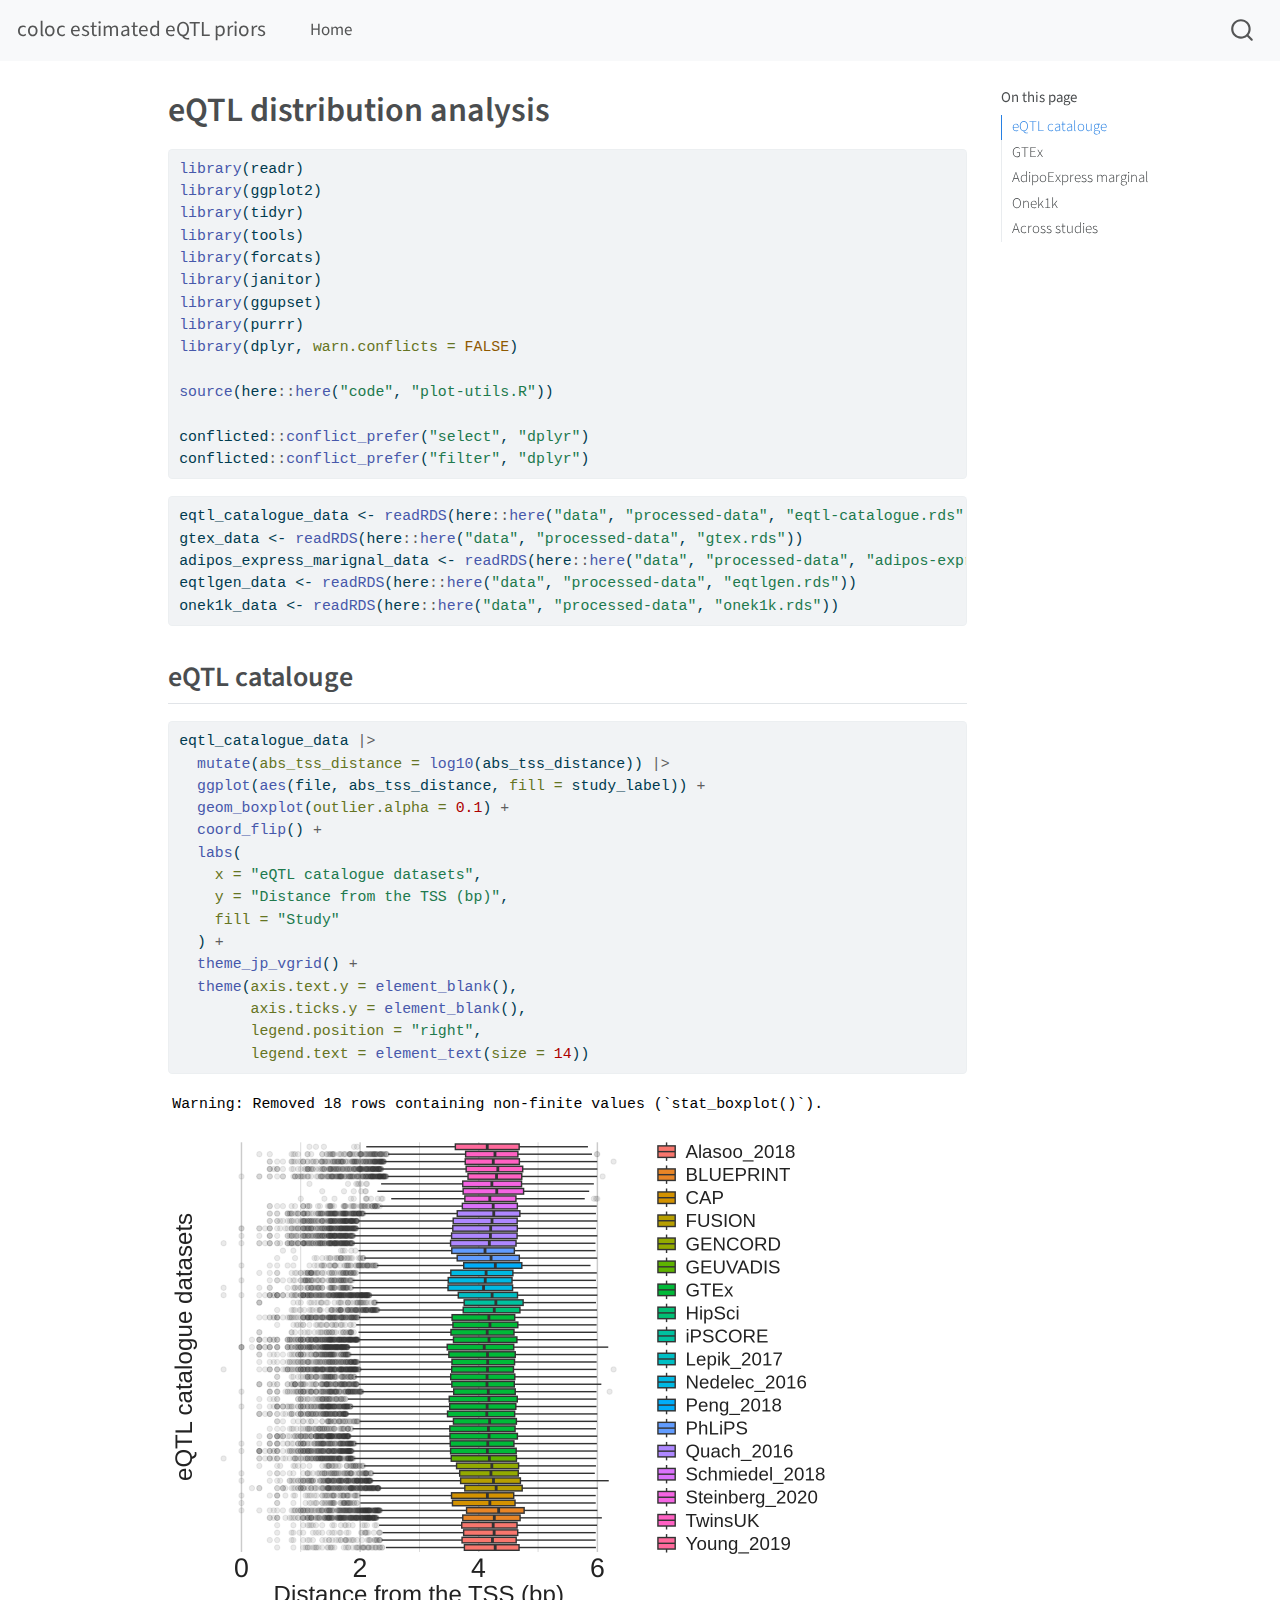
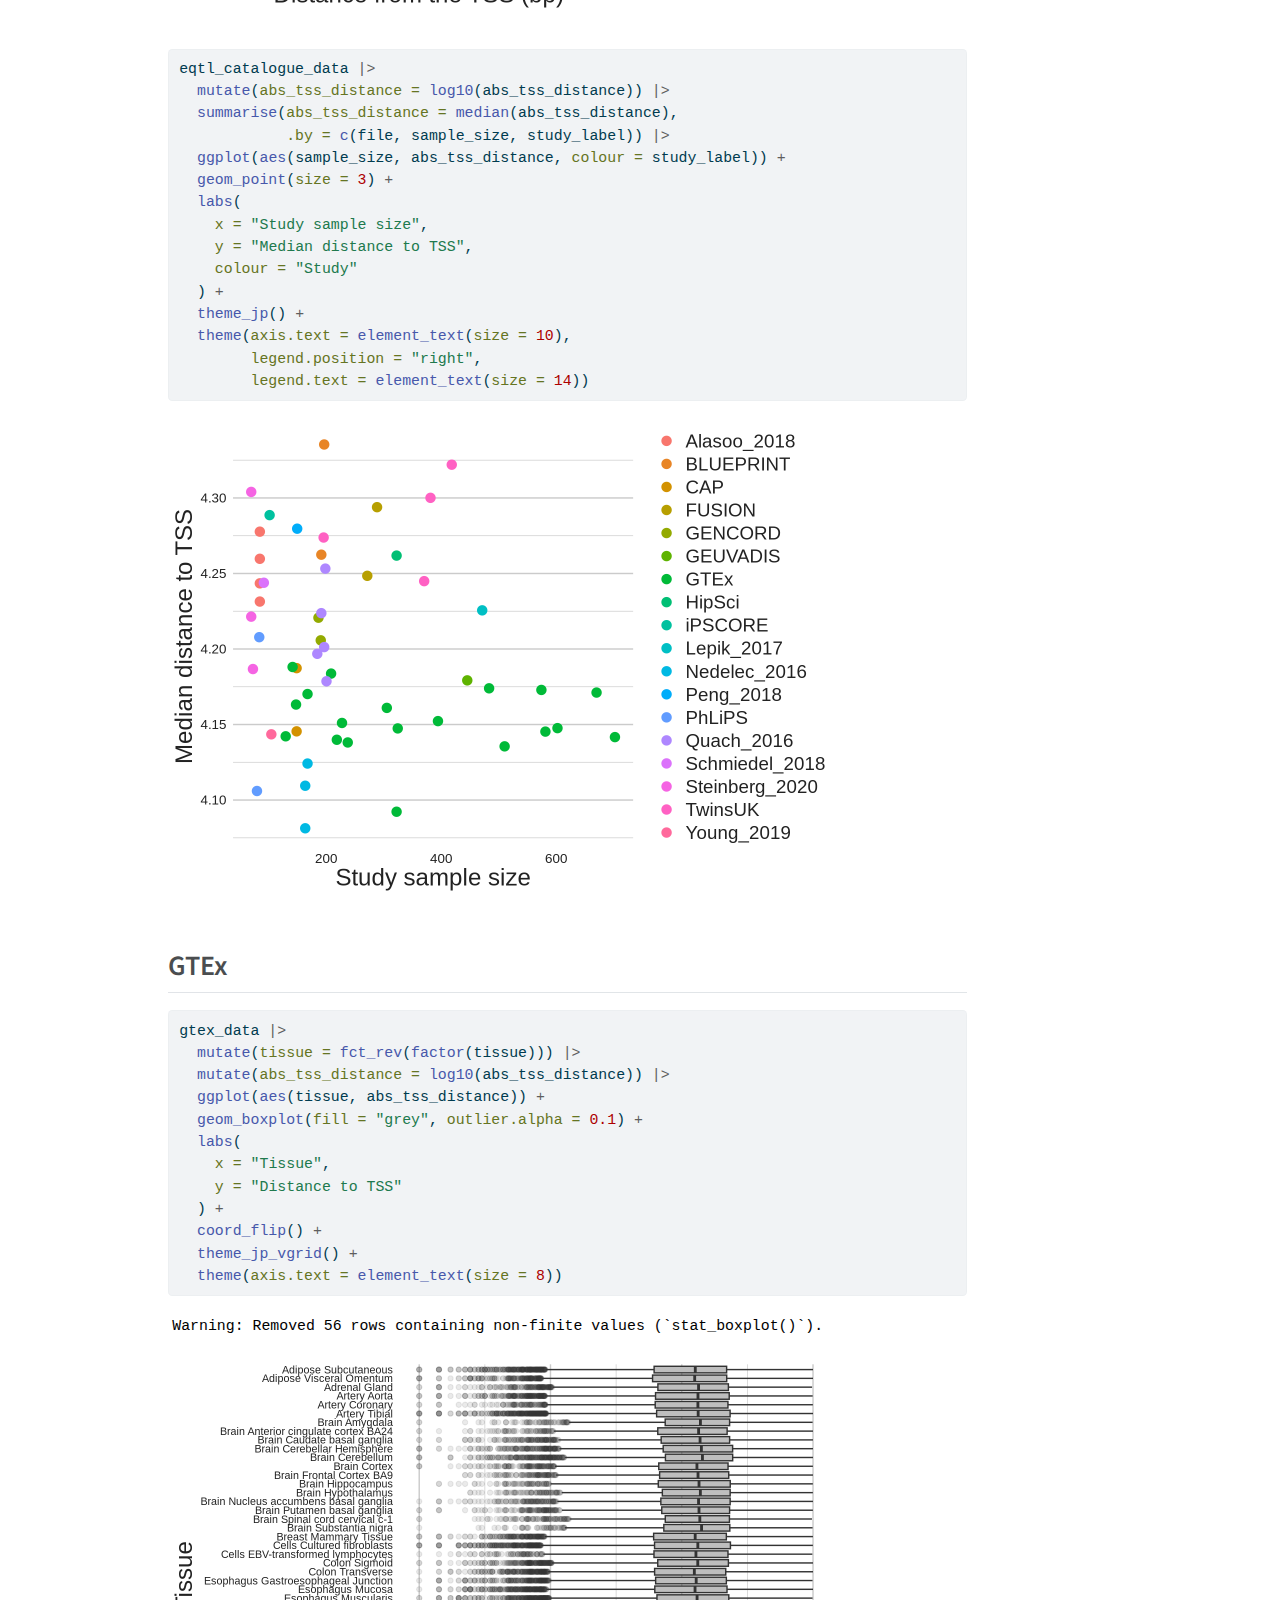
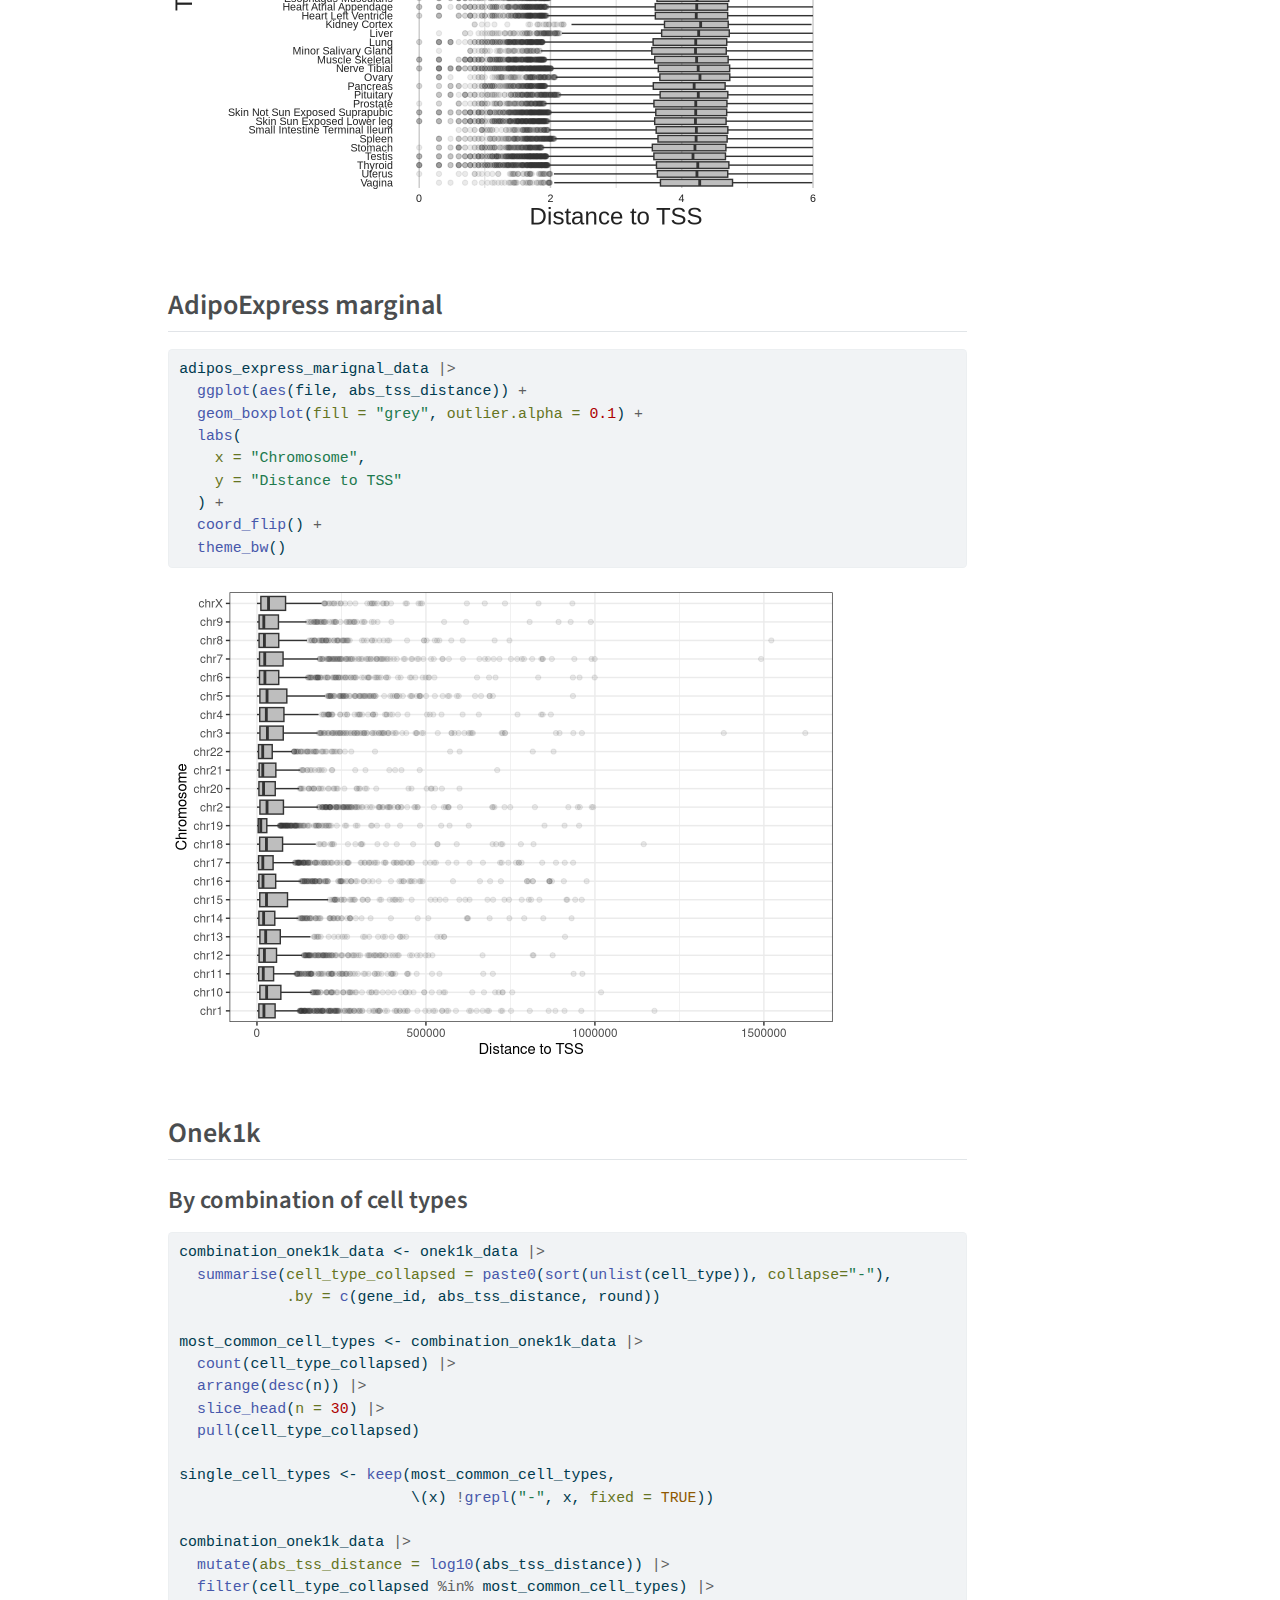
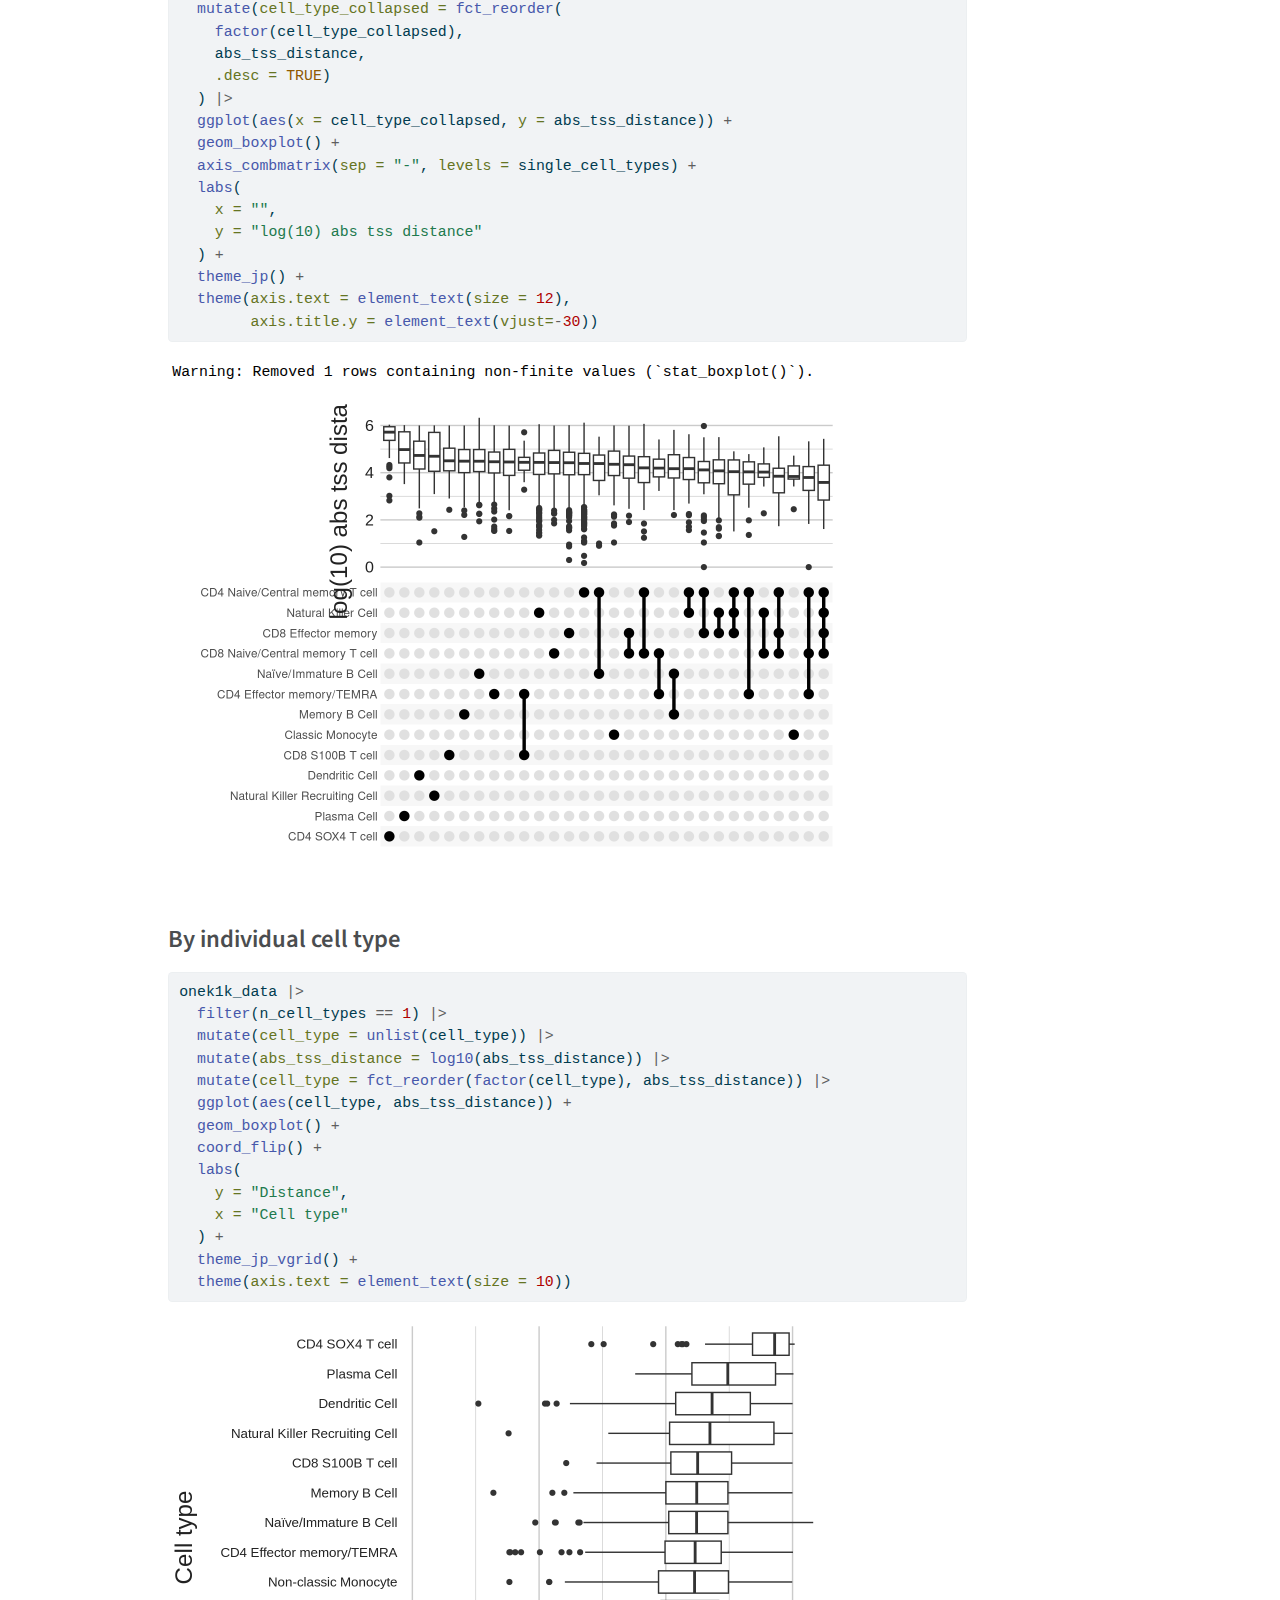
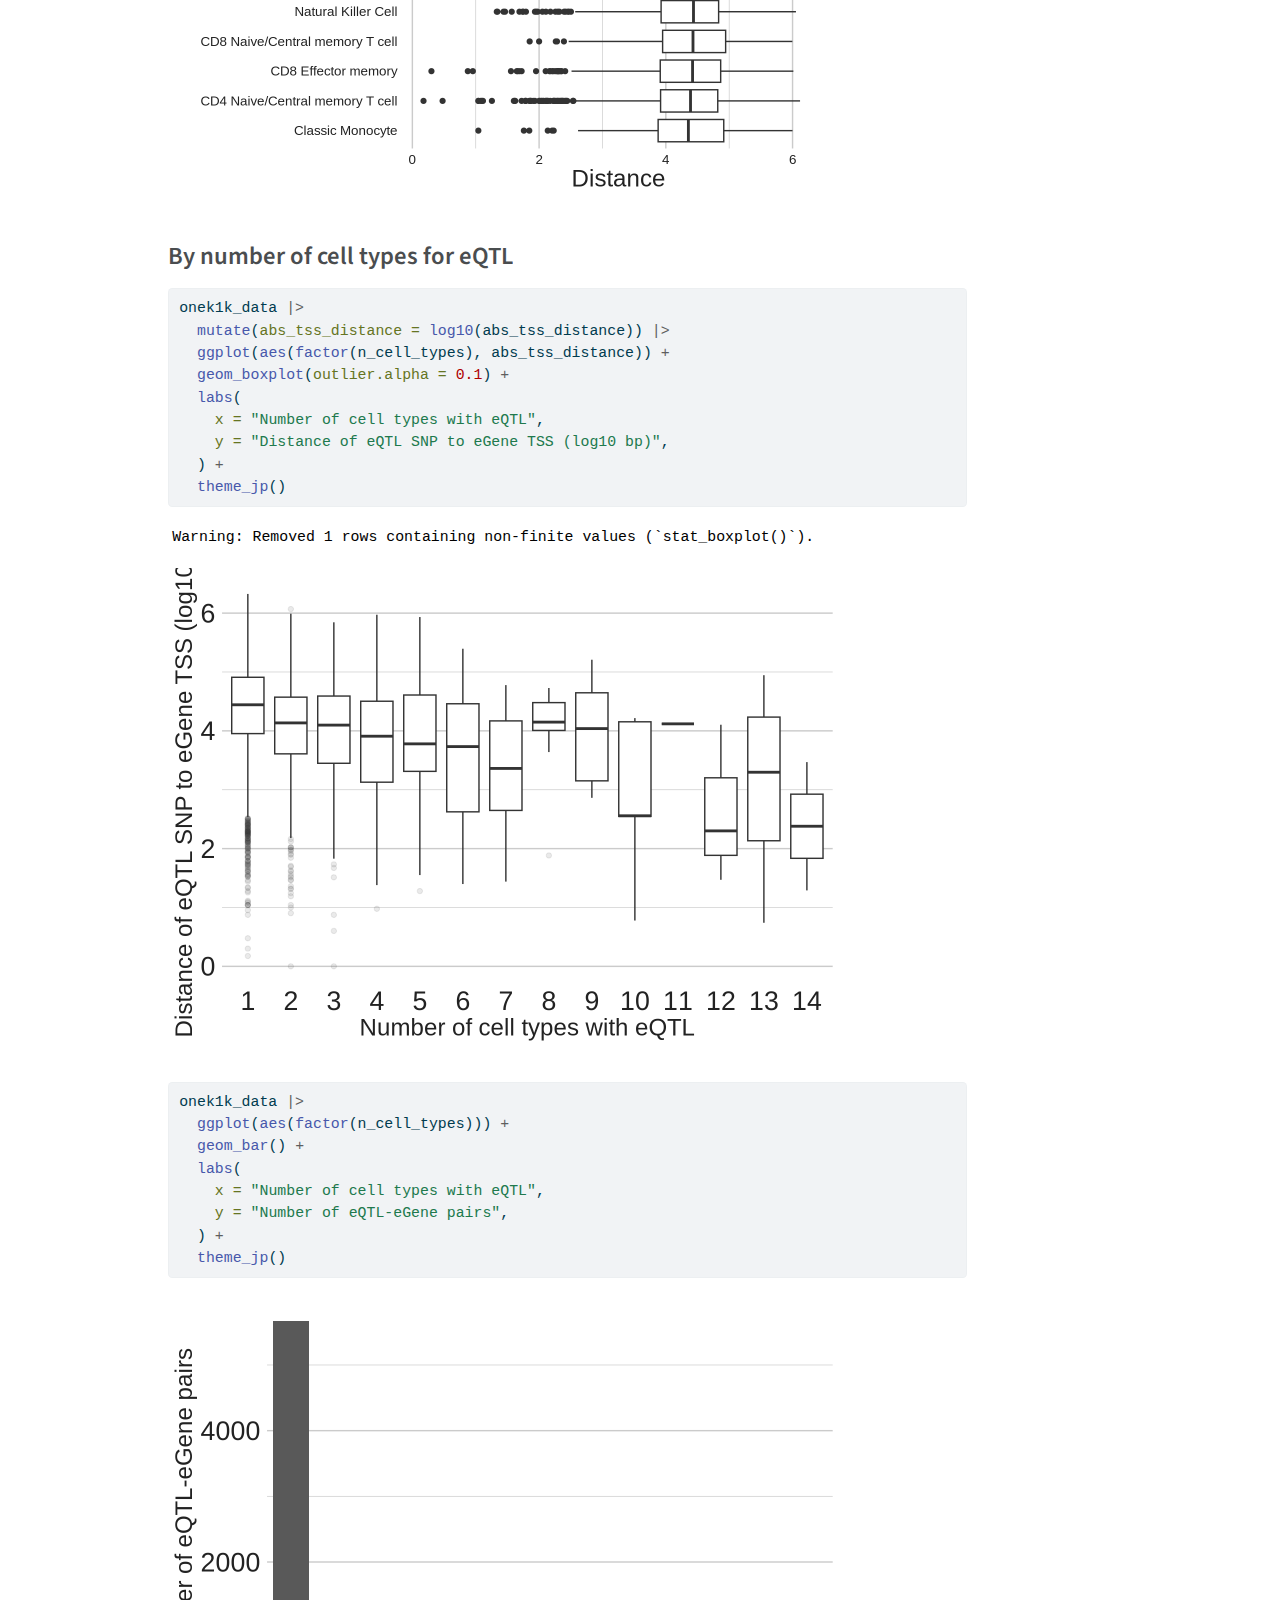
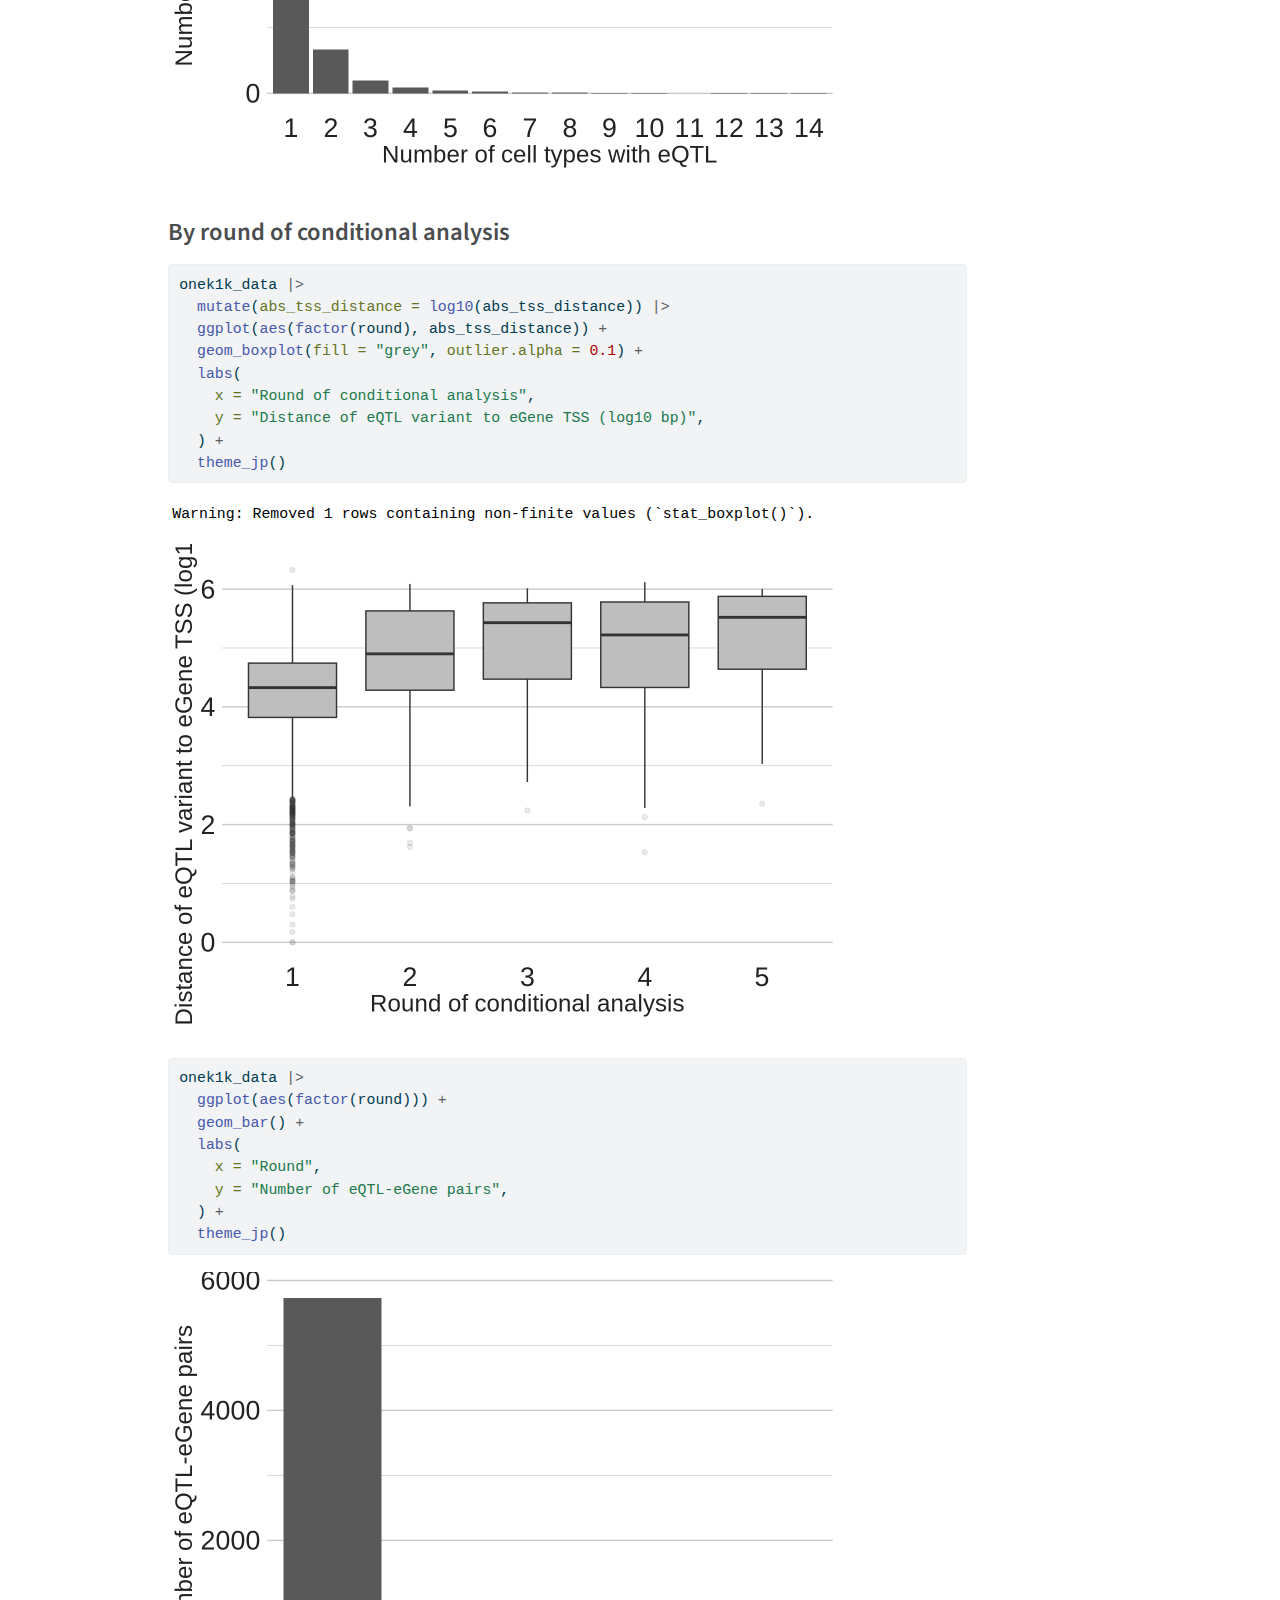
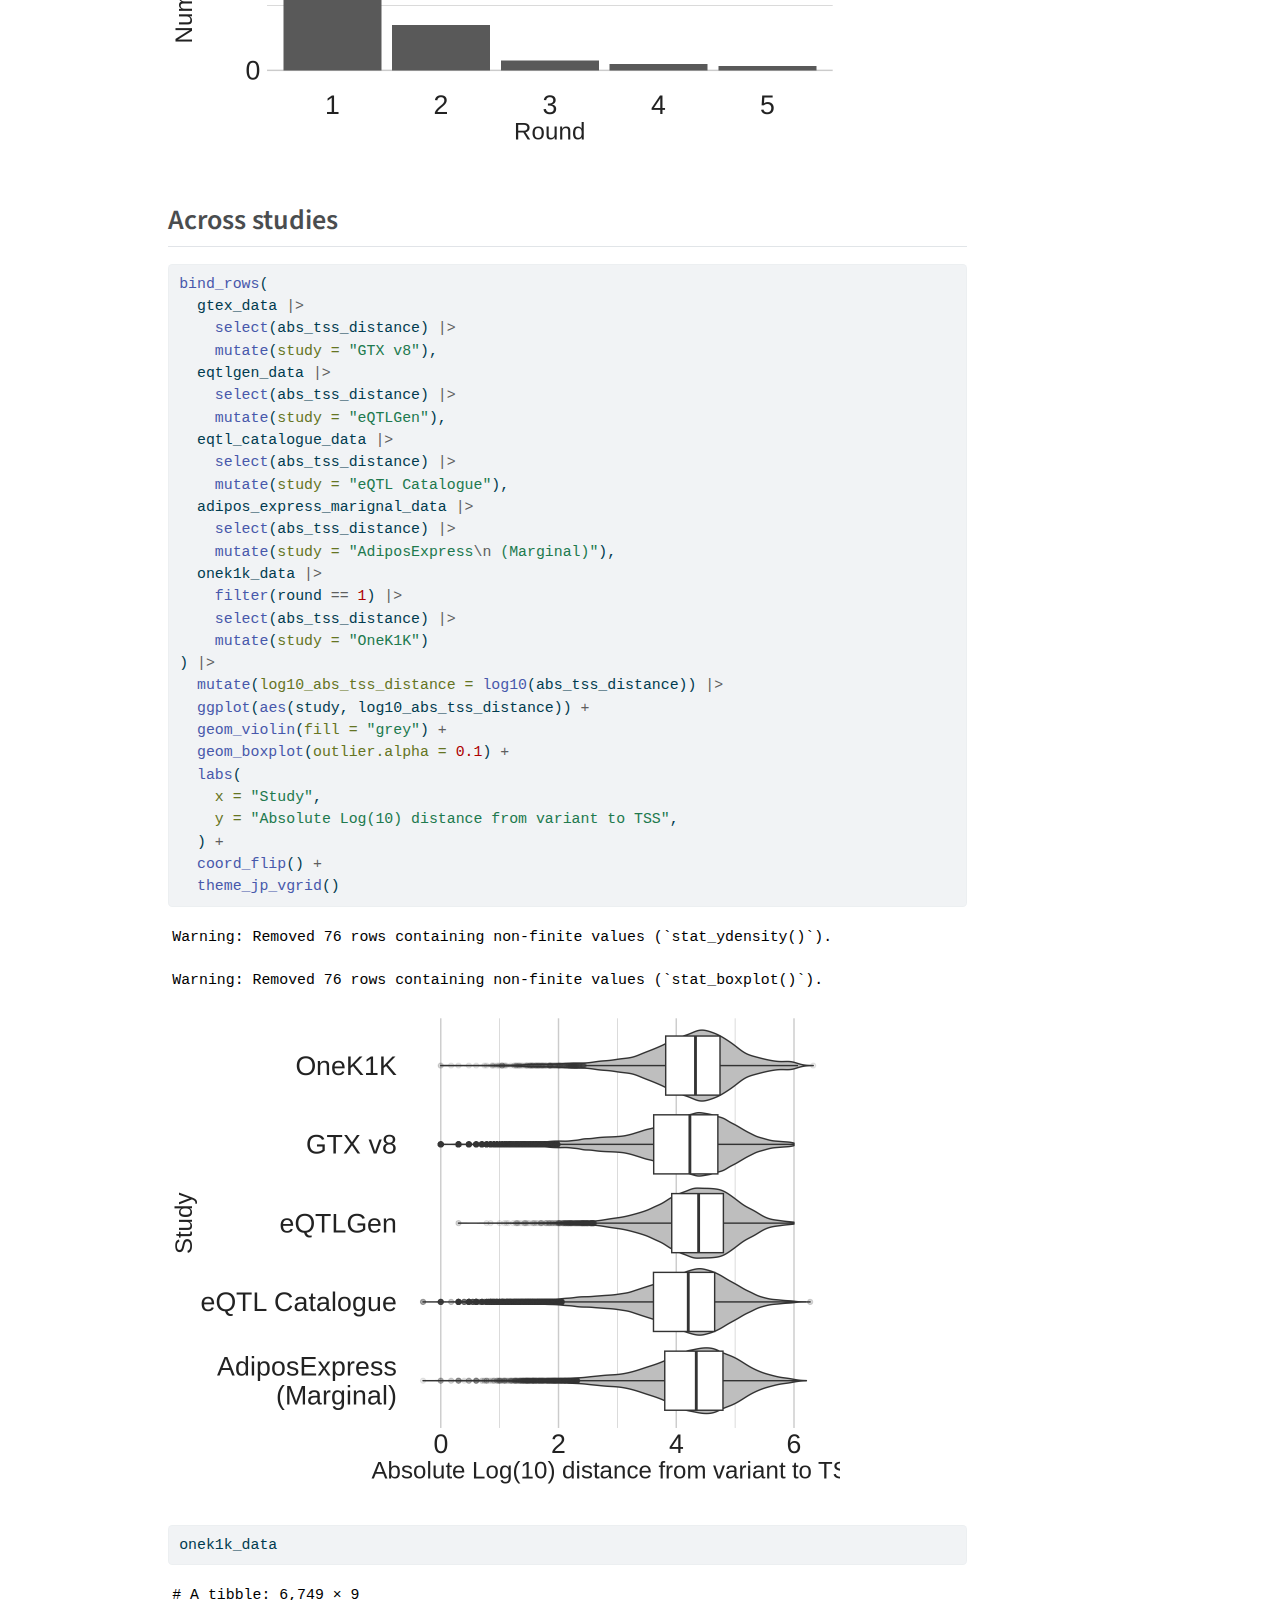
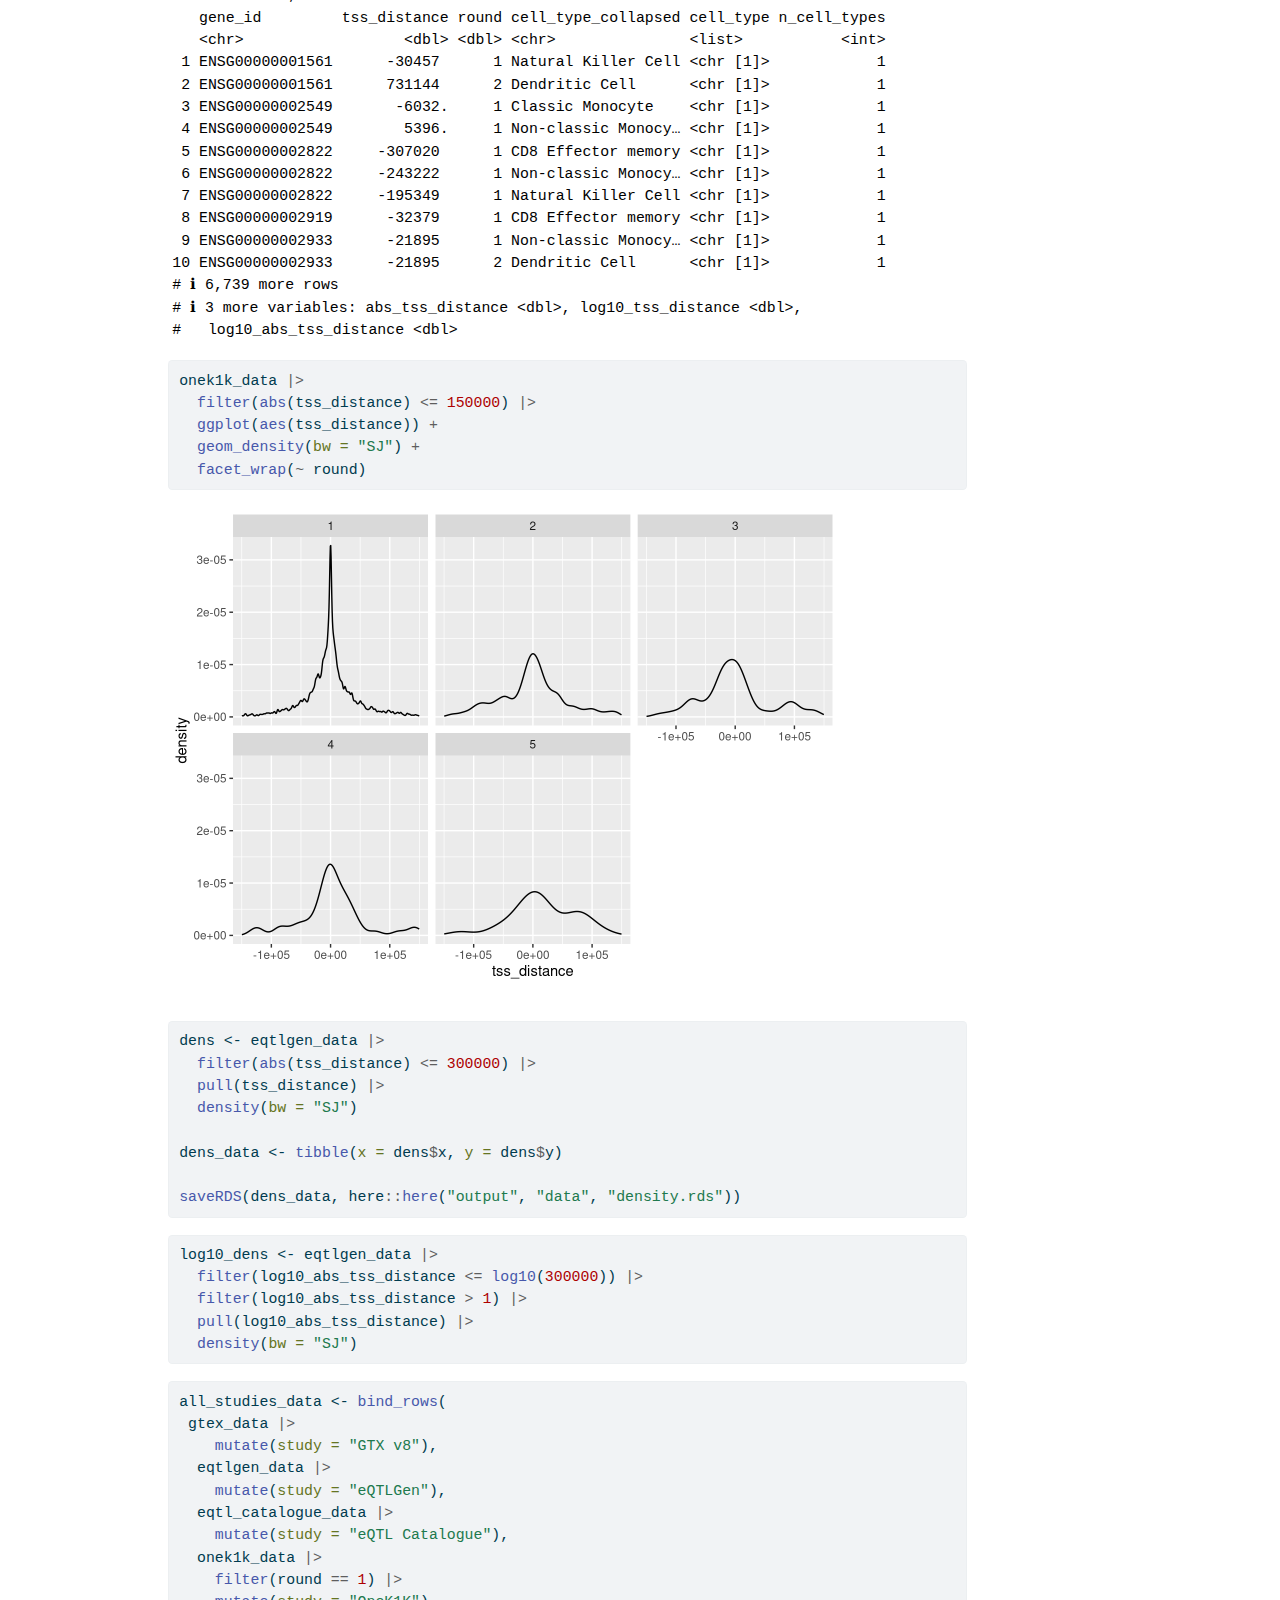
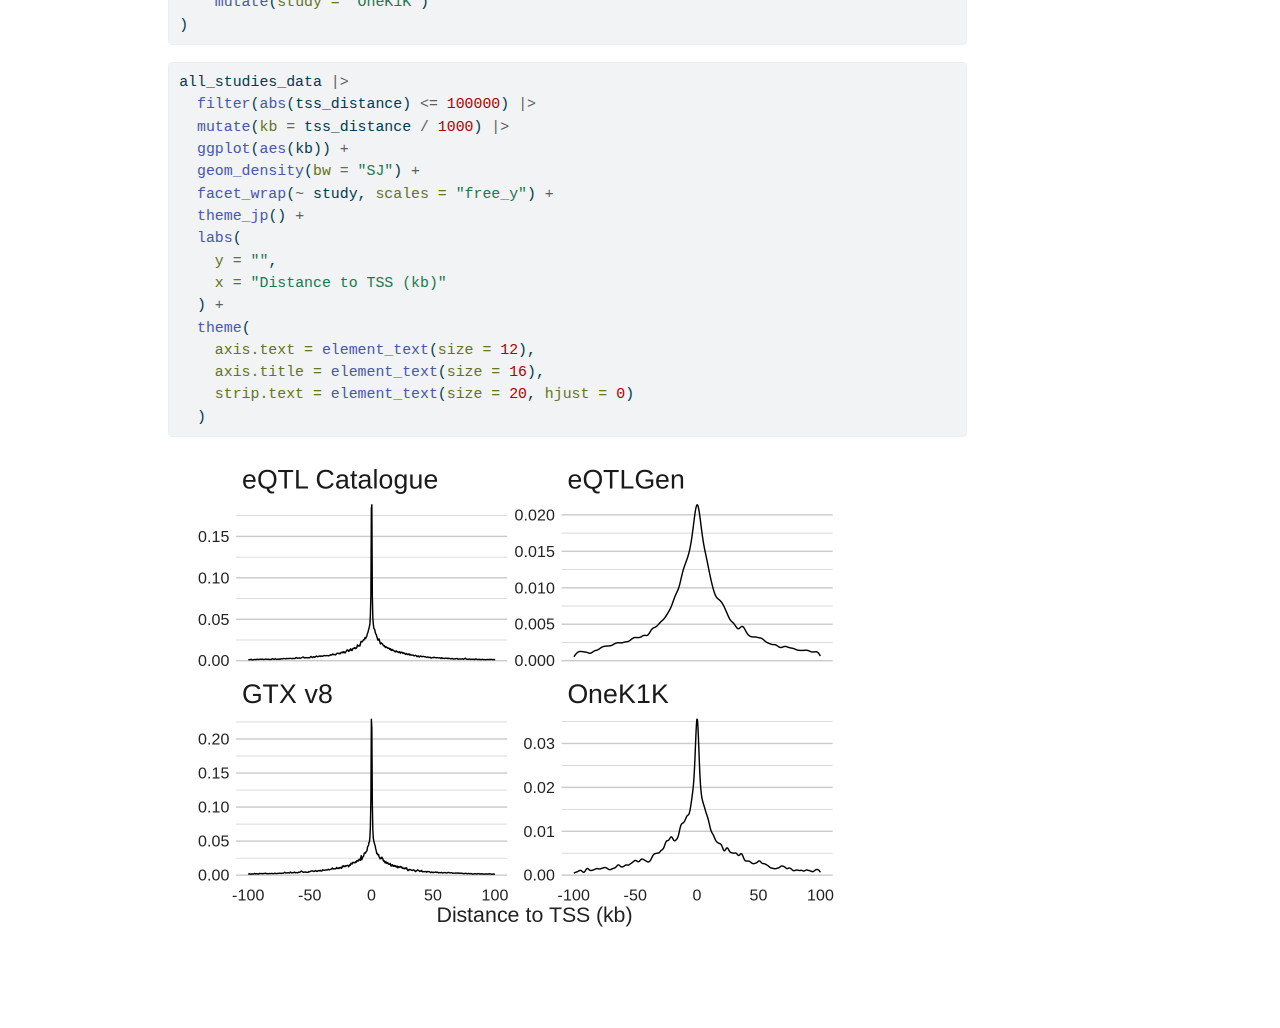
==== eqtl-tss-distance-analysis.html @ 77b92542 "Built site for gh-pages" ====
<!DOCTYPE html>
<html xmlns="http://www.w3.org/1999/xhtml" lang="en" xml:lang="en"><head>

<meta charset="utf-8">
<meta name="generator" content="quarto-1.3.353">

<meta name="viewport" content="width=device-width, initial-scale=1.0, user-scalable=yes">


<title>coloc estimated eQTL priors - eQTL distribution analysis</title>
<style>
code{white-space: pre-wrap;}
span.smallcaps{font-variant: small-caps;}
div.columns{display: flex; gap: min(4vw, 1.5em);}
div.column{flex: auto; overflow-x: auto;}
div.hanging-indent{margin-left: 1.5em; text-indent: -1.5em;}
ul.task-list{list-style: none;}
ul.task-list li input[type="checkbox"] {
  width: 0.8em;
  margin: 0 0.8em 0.2em -1em; /* quarto-specific, see https://github.com/quarto-dev/quarto-cli/issues/4556 */ 
  vertical-align: middle;
}
/* CSS for syntax highlighting */
pre > code.sourceCode { white-space: pre; position: relative; }
pre > code.sourceCode > span { display: inline-block; line-height: 1.25; }
pre > code.sourceCode > span:empty { height: 1.2em; }
.sourceCode { overflow: visible; }
code.sourceCode > span { color: inherit; text-decoration: inherit; }
div.sourceCode { margin: 1em 0; }
pre.sourceCode { margin: 0; }
@media screen {
div.sourceCode { overflow: auto; }
}
@media print {
pre > code.sourceCode { white-space: pre-wrap; }
pre > code.sourceCode > span { text-indent: -5em; padding-left: 5em; }
}
pre.numberSource code
  { counter-reset: source-line 0; }
pre.numberSource code > span
  { position: relative; left: -4em; counter-increment: source-line; }
pre.numberSource code > span > a:first-child::before
  { content: counter(source-line);
    position: relative; left: -1em; text-align: right; vertical-align: baseline;
    border: none; display: inline-block;
    -webkit-touch-callout: none; -webkit-user-select: none;
    -khtml-user-select: none; -moz-user-select: none;
    -ms-user-select: none; user-select: none;
    padding: 0 4px; width: 4em;
  }
pre.numberSource { margin-left: 3em;  padding-left: 4px; }
div.sourceCode
  {   }
@media screen {
pre > code.sourceCode > span > a:first-child::before { text-decoration: underline; }
}
</style>


<script src="site_libs/quarto-nav/quarto-nav.js"></script>
<script src="site_libs/quarto-nav/headroom.min.js"></script>
<script src="site_libs/clipboard/clipboard.min.js"></script>
<script src="site_libs/quarto-search/autocomplete.umd.js"></script>
<script src="site_libs/quarto-search/fuse.min.js"></script>
<script src="site_libs/quarto-search/quarto-search.js"></script>
<meta name="quarto:offset" content="./">
<script src="site_libs/quarto-html/quarto.js"></script>
<script src="site_libs/quarto-html/popper.min.js"></script>
<script src="site_libs/quarto-html/tippy.umd.min.js"></script>
<script src="site_libs/quarto-html/anchor.min.js"></script>
<link href="site_libs/quarto-html/tippy.css" rel="stylesheet">
<link href="site_libs/quarto-html/quarto-syntax-highlighting.css" rel="stylesheet" id="quarto-text-highlighting-styles">
<script src="site_libs/bootstrap/bootstrap.min.js"></script>
<link href="site_libs/bootstrap/bootstrap-icons.css" rel="stylesheet">
<link href="site_libs/bootstrap/bootstrap.min.css" rel="stylesheet" id="quarto-bootstrap" data-mode="light">
<script id="quarto-search-options" type="application/json">{
  "location": "navbar",
  "copy-button": false,
  "collapse-after": 3,
  "panel-placement": "end",
  "type": "overlay",
  "limit": 20,
  "language": {
    "search-no-results-text": "No results",
    "search-matching-documents-text": "matching documents",
    "search-copy-link-title": "Copy link to search",
    "search-hide-matches-text": "Hide additional matches",
    "search-more-match-text": "more match in this document",
    "search-more-matches-text": "more matches in this document",
    "search-clear-button-title": "Clear",
    "search-detached-cancel-button-title": "Cancel",
    "search-submit-button-title": "Submit"
  }
}</script>


</head>

<body class="nav-fixed">

<div id="quarto-search-results"></div>
  <header id="quarto-header" class="headroom fixed-top">
    <nav class="navbar navbar-expand-lg navbar-dark ">
      <div class="navbar-container container-fluid">
      <div class="navbar-brand-container">
    <a class="navbar-brand" href="./index.html">
    <span class="navbar-title">coloc estimated eQTL priors</span>
    </a>
  </div>
            <div id="quarto-search" class="" title="Search"></div>
          <button class="navbar-toggler" type="button" data-bs-toggle="collapse" data-bs-target="#navbarCollapse" aria-controls="navbarCollapse" aria-expanded="false" aria-label="Toggle navigation" onclick="if (window.quartoToggleHeadroom) { window.quartoToggleHeadroom(); }">
  <span class="navbar-toggler-icon"></span>
</button>
          <div class="collapse navbar-collapse" id="navbarCollapse">
            <ul class="navbar-nav navbar-nav-scroll me-auto">
  <li class="nav-item">
    <a class="nav-link" href="./index.html" rel="" target="">
 <span class="menu-text">Home</span></a>
  </li>  
</ul>
            <div class="quarto-navbar-tools ms-auto">
</div>
          </div> <!-- /navcollapse -->
      </div> <!-- /container-fluid -->
    </nav>
</header>
<!-- content -->
<div id="quarto-content" class="quarto-container page-columns page-rows-contents page-layout-article page-navbar">
<!-- sidebar -->
<!-- margin-sidebar -->
    <div id="quarto-margin-sidebar" class="sidebar margin-sidebar">
        <nav id="TOC" role="doc-toc" class="toc-active">
    <h2 id="toc-title">On this page</h2>
   
  <ul>
  <li><a href="#eqtl-catalouge" id="toc-eqtl-catalouge" class="nav-link active" data-scroll-target="#eqtl-catalouge">eQTL catalouge</a></li>
  <li><a href="#gtex" id="toc-gtex" class="nav-link" data-scroll-target="#gtex">GTEx</a></li>
  <li><a href="#adipoexpress-marginal" id="toc-adipoexpress-marginal" class="nav-link" data-scroll-target="#adipoexpress-marginal">AdipoExpress marginal</a></li>
  <li><a href="#onek1k" id="toc-onek1k" class="nav-link" data-scroll-target="#onek1k">Onek1k</a>
  <ul class="collapse">
  <li><a href="#by-combination-of-cell-types" id="toc-by-combination-of-cell-types" class="nav-link" data-scroll-target="#by-combination-of-cell-types">By combination of cell types</a></li>
  <li><a href="#by-individual-cell-type" id="toc-by-individual-cell-type" class="nav-link" data-scroll-target="#by-individual-cell-type">By individual cell type</a></li>
  <li><a href="#by-number-of-cell-types-for-eqtl" id="toc-by-number-of-cell-types-for-eqtl" class="nav-link" data-scroll-target="#by-number-of-cell-types-for-eqtl">By number of cell types for eQTL</a></li>
  <li><a href="#by-round-of-conditional-analysis" id="toc-by-round-of-conditional-analysis" class="nav-link" data-scroll-target="#by-round-of-conditional-analysis">By round of conditional analysis</a></li>
  </ul></li>
  <li><a href="#across-studies" id="toc-across-studies" class="nav-link" data-scroll-target="#across-studies">Across studies</a></li>
  </ul>
</nav>
    </div>
<!-- main -->
<main class="content" id="quarto-document-content">

<header id="title-block-header" class="quarto-title-block default">
<div class="quarto-title">
<h1 class="title">eQTL distribution analysis</h1>
</div>



<div class="quarto-title-meta">

    
  
    
  </div>
  

</header>

<div class="cell">
<div class="sourceCode cell-code" id="cb1"><pre class="sourceCode r code-with-copy"><code class="sourceCode r"><span id="cb1-1"><a href="#cb1-1" aria-hidden="true" tabindex="-1"></a><span class="fu">library</span>(readr)</span>
<span id="cb1-2"><a href="#cb1-2" aria-hidden="true" tabindex="-1"></a><span class="fu">library</span>(ggplot2)</span>
<span id="cb1-3"><a href="#cb1-3" aria-hidden="true" tabindex="-1"></a><span class="fu">library</span>(tidyr)</span>
<span id="cb1-4"><a href="#cb1-4" aria-hidden="true" tabindex="-1"></a><span class="fu">library</span>(tools)</span>
<span id="cb1-5"><a href="#cb1-5" aria-hidden="true" tabindex="-1"></a><span class="fu">library</span>(forcats)</span>
<span id="cb1-6"><a href="#cb1-6" aria-hidden="true" tabindex="-1"></a><span class="fu">library</span>(janitor)</span>
<span id="cb1-7"><a href="#cb1-7" aria-hidden="true" tabindex="-1"></a><span class="fu">library</span>(ggupset)</span>
<span id="cb1-8"><a href="#cb1-8" aria-hidden="true" tabindex="-1"></a><span class="fu">library</span>(purrr)</span>
<span id="cb1-9"><a href="#cb1-9" aria-hidden="true" tabindex="-1"></a><span class="fu">library</span>(dplyr, <span class="at">warn.conflicts =</span> <span class="cn">FALSE</span>)</span>
<span id="cb1-10"><a href="#cb1-10" aria-hidden="true" tabindex="-1"></a></span>
<span id="cb1-11"><a href="#cb1-11" aria-hidden="true" tabindex="-1"></a><span class="fu">source</span>(here<span class="sc">::</span><span class="fu">here</span>(<span class="st">"code"</span>, <span class="st">"plot-utils.R"</span>))</span>
<span id="cb1-12"><a href="#cb1-12" aria-hidden="true" tabindex="-1"></a></span>
<span id="cb1-13"><a href="#cb1-13" aria-hidden="true" tabindex="-1"></a>conflicted<span class="sc">::</span><span class="fu">conflict_prefer</span>(<span class="st">"select"</span>, <span class="st">"dplyr"</span>)</span>
<span id="cb1-14"><a href="#cb1-14" aria-hidden="true" tabindex="-1"></a>conflicted<span class="sc">::</span><span class="fu">conflict_prefer</span>(<span class="st">"filter"</span>, <span class="st">"dplyr"</span>)</span></code><button title="Copy to Clipboard" class="code-copy-button"><i class="bi"></i></button></pre></div>
</div>
<div class="cell">
<div class="sourceCode cell-code" id="cb2"><pre class="sourceCode r code-with-copy"><code class="sourceCode r"><span id="cb2-1"><a href="#cb2-1" aria-hidden="true" tabindex="-1"></a>eqtl_catalogue_data <span class="ot">&lt;-</span> <span class="fu">readRDS</span>(here<span class="sc">::</span><span class="fu">here</span>(<span class="st">"data"</span>, <span class="st">"processed-data"</span>, <span class="st">"eqtl-catalogue.rds"</span>))</span>
<span id="cb2-2"><a href="#cb2-2" aria-hidden="true" tabindex="-1"></a>gtex_data <span class="ot">&lt;-</span> <span class="fu">readRDS</span>(here<span class="sc">::</span><span class="fu">here</span>(<span class="st">"data"</span>, <span class="st">"processed-data"</span>, <span class="st">"gtex.rds"</span>))</span>
<span id="cb2-3"><a href="#cb2-3" aria-hidden="true" tabindex="-1"></a>adipos_express_marignal_data <span class="ot">&lt;-</span> <span class="fu">readRDS</span>(here<span class="sc">::</span><span class="fu">here</span>(<span class="st">"data"</span>, <span class="st">"processed-data"</span>, <span class="st">"adipos-express-marginal.rds"</span>))</span>
<span id="cb2-4"><a href="#cb2-4" aria-hidden="true" tabindex="-1"></a>eqtlgen_data <span class="ot">&lt;-</span> <span class="fu">readRDS</span>(here<span class="sc">::</span><span class="fu">here</span>(<span class="st">"data"</span>, <span class="st">"processed-data"</span>, <span class="st">"eqtlgen.rds"</span>))</span>
<span id="cb2-5"><a href="#cb2-5" aria-hidden="true" tabindex="-1"></a>onek1k_data <span class="ot">&lt;-</span> <span class="fu">readRDS</span>(here<span class="sc">::</span><span class="fu">here</span>(<span class="st">"data"</span>, <span class="st">"processed-data"</span>, <span class="st">"onek1k.rds"</span>))</span></code><button title="Copy to Clipboard" class="code-copy-button"><i class="bi"></i></button></pre></div>
</div>
<section id="eqtl-catalouge" class="level2">
<h2 class="anchored" data-anchor-id="eqtl-catalouge">eQTL catalouge</h2>
<div class="cell">
<div class="sourceCode cell-code" id="cb3"><pre class="sourceCode r code-with-copy"><code class="sourceCode r"><span id="cb3-1"><a href="#cb3-1" aria-hidden="true" tabindex="-1"></a>eqtl_catalogue_data <span class="sc">|&gt;</span></span>
<span id="cb3-2"><a href="#cb3-2" aria-hidden="true" tabindex="-1"></a>  <span class="fu">mutate</span>(<span class="at">abs_tss_distance =</span> <span class="fu">log10</span>(abs_tss_distance)) <span class="sc">|&gt;</span> </span>
<span id="cb3-3"><a href="#cb3-3" aria-hidden="true" tabindex="-1"></a>  <span class="fu">ggplot</span>(<span class="fu">aes</span>(file, abs_tss_distance, <span class="at">fill =</span> study_label)) <span class="sc">+</span></span>
<span id="cb3-4"><a href="#cb3-4" aria-hidden="true" tabindex="-1"></a>  <span class="fu">geom_boxplot</span>(<span class="at">outlier.alpha =</span> <span class="fl">0.1</span>) <span class="sc">+</span></span>
<span id="cb3-5"><a href="#cb3-5" aria-hidden="true" tabindex="-1"></a>  <span class="fu">coord_flip</span>() <span class="sc">+</span></span>
<span id="cb3-6"><a href="#cb3-6" aria-hidden="true" tabindex="-1"></a>  <span class="fu">labs</span>(</span>
<span id="cb3-7"><a href="#cb3-7" aria-hidden="true" tabindex="-1"></a>    <span class="at">x =</span> <span class="st">"eQTL catalogue datasets"</span>,</span>
<span id="cb3-8"><a href="#cb3-8" aria-hidden="true" tabindex="-1"></a>    <span class="at">y =</span> <span class="st">"Distance from the TSS (bp)"</span>,</span>
<span id="cb3-9"><a href="#cb3-9" aria-hidden="true" tabindex="-1"></a>    <span class="at">fill =</span> <span class="st">"Study"</span></span>
<span id="cb3-10"><a href="#cb3-10" aria-hidden="true" tabindex="-1"></a>  ) <span class="sc">+</span></span>
<span id="cb3-11"><a href="#cb3-11" aria-hidden="true" tabindex="-1"></a>  <span class="fu">theme_jp_vgrid</span>() <span class="sc">+</span> </span>
<span id="cb3-12"><a href="#cb3-12" aria-hidden="true" tabindex="-1"></a>  <span class="fu">theme</span>(<span class="at">axis.text.y =</span> <span class="fu">element_blank</span>(),</span>
<span id="cb3-13"><a href="#cb3-13" aria-hidden="true" tabindex="-1"></a>        <span class="at">axis.ticks.y =</span> <span class="fu">element_blank</span>(),</span>
<span id="cb3-14"><a href="#cb3-14" aria-hidden="true" tabindex="-1"></a>        <span class="at">legend.position =</span> <span class="st">"right"</span>, </span>
<span id="cb3-15"><a href="#cb3-15" aria-hidden="true" tabindex="-1"></a>        <span class="at">legend.text =</span> <span class="fu">element_text</span>(<span class="at">size =</span> <span class="dv">14</span>))</span></code><button title="Copy to Clipboard" class="code-copy-button"><i class="bi"></i></button></pre></div>
<div class="cell-output cell-output-stderr">
<pre><code>Warning: Removed 18 rows containing non-finite values (`stat_boxplot()`).</code></pre>
</div>
<div class="cell-output-display">
<p><img src="eqtl-tss-distance-analysis_files/figure-html/unnamed-chunk-1-1.png" class="img-fluid" width="672"></p>
</div>
</div>
<div class="cell">
<div class="sourceCode cell-code" id="cb5"><pre class="sourceCode r code-with-copy"><code class="sourceCode r"><span id="cb5-1"><a href="#cb5-1" aria-hidden="true" tabindex="-1"></a>eqtl_catalogue_data <span class="sc">|&gt;</span></span>
<span id="cb5-2"><a href="#cb5-2" aria-hidden="true" tabindex="-1"></a>  <span class="fu">mutate</span>(<span class="at">abs_tss_distance =</span> <span class="fu">log10</span>(abs_tss_distance)) <span class="sc">|&gt;</span> </span>
<span id="cb5-3"><a href="#cb5-3" aria-hidden="true" tabindex="-1"></a>  <span class="fu">summarise</span>(<span class="at">abs_tss_distance =</span> <span class="fu">median</span>(abs_tss_distance), </span>
<span id="cb5-4"><a href="#cb5-4" aria-hidden="true" tabindex="-1"></a>            <span class="at">.by =</span> <span class="fu">c</span>(file, sample_size, study_label)) <span class="sc">|&gt;</span></span>
<span id="cb5-5"><a href="#cb5-5" aria-hidden="true" tabindex="-1"></a>  <span class="fu">ggplot</span>(<span class="fu">aes</span>(sample_size, abs_tss_distance, <span class="at">colour =</span> study_label)) <span class="sc">+</span></span>
<span id="cb5-6"><a href="#cb5-6" aria-hidden="true" tabindex="-1"></a>  <span class="fu">geom_point</span>(<span class="at">size =</span> <span class="dv">3</span>) <span class="sc">+</span></span>
<span id="cb5-7"><a href="#cb5-7" aria-hidden="true" tabindex="-1"></a>  <span class="fu">labs</span>(</span>
<span id="cb5-8"><a href="#cb5-8" aria-hidden="true" tabindex="-1"></a>    <span class="at">x =</span> <span class="st">"Study sample size"</span>,</span>
<span id="cb5-9"><a href="#cb5-9" aria-hidden="true" tabindex="-1"></a>    <span class="at">y =</span> <span class="st">"Median distance to TSS"</span>, </span>
<span id="cb5-10"><a href="#cb5-10" aria-hidden="true" tabindex="-1"></a>    <span class="at">colour =</span> <span class="st">"Study"</span></span>
<span id="cb5-11"><a href="#cb5-11" aria-hidden="true" tabindex="-1"></a>  ) <span class="sc">+</span></span>
<span id="cb5-12"><a href="#cb5-12" aria-hidden="true" tabindex="-1"></a>  <span class="fu">theme_jp</span>() <span class="sc">+</span> </span>
<span id="cb5-13"><a href="#cb5-13" aria-hidden="true" tabindex="-1"></a>  <span class="fu">theme</span>(<span class="at">axis.text =</span> <span class="fu">element_text</span>(<span class="at">size =</span> <span class="dv">10</span>), </span>
<span id="cb5-14"><a href="#cb5-14" aria-hidden="true" tabindex="-1"></a>        <span class="at">legend.position =</span> <span class="st">"right"</span>, </span>
<span id="cb5-15"><a href="#cb5-15" aria-hidden="true" tabindex="-1"></a>        <span class="at">legend.text =</span> <span class="fu">element_text</span>(<span class="at">size =</span> <span class="dv">14</span>))</span></code><button title="Copy to Clipboard" class="code-copy-button"><i class="bi"></i></button></pre></div>
<div class="cell-output-display">
<p><img src="eqtl-tss-distance-analysis_files/figure-html/unnamed-chunk-2-1.png" class="img-fluid" width="672"></p>
</div>
</div>
</section>
<section id="gtex" class="level2">
<h2 class="anchored" data-anchor-id="gtex">GTEx</h2>
<div class="cell">
<div class="sourceCode cell-code" id="cb6"><pre class="sourceCode r code-with-copy"><code class="sourceCode r"><span id="cb6-1"><a href="#cb6-1" aria-hidden="true" tabindex="-1"></a>gtex_data <span class="sc">|&gt;</span></span>
<span id="cb6-2"><a href="#cb6-2" aria-hidden="true" tabindex="-1"></a>  <span class="fu">mutate</span>(<span class="at">tissue =</span> <span class="fu">fct_rev</span>(<span class="fu">factor</span>(tissue))) <span class="sc">|&gt;</span></span>
<span id="cb6-3"><a href="#cb6-3" aria-hidden="true" tabindex="-1"></a>  <span class="fu">mutate</span>(<span class="at">abs_tss_distance =</span> <span class="fu">log10</span>(abs_tss_distance)) <span class="sc">|&gt;</span>  </span>
<span id="cb6-4"><a href="#cb6-4" aria-hidden="true" tabindex="-1"></a>  <span class="fu">ggplot</span>(<span class="fu">aes</span>(tissue, abs_tss_distance)) <span class="sc">+</span></span>
<span id="cb6-5"><a href="#cb6-5" aria-hidden="true" tabindex="-1"></a>  <span class="fu">geom_boxplot</span>(<span class="at">fill =</span> <span class="st">"grey"</span>, <span class="at">outlier.alpha =</span> <span class="fl">0.1</span>) <span class="sc">+</span></span>
<span id="cb6-6"><a href="#cb6-6" aria-hidden="true" tabindex="-1"></a>  <span class="fu">labs</span>(</span>
<span id="cb6-7"><a href="#cb6-7" aria-hidden="true" tabindex="-1"></a>    <span class="at">x =</span> <span class="st">"Tissue"</span>,</span>
<span id="cb6-8"><a href="#cb6-8" aria-hidden="true" tabindex="-1"></a>    <span class="at">y =</span> <span class="st">"Distance to TSS"</span></span>
<span id="cb6-9"><a href="#cb6-9" aria-hidden="true" tabindex="-1"></a>  ) <span class="sc">+</span></span>
<span id="cb6-10"><a href="#cb6-10" aria-hidden="true" tabindex="-1"></a>  <span class="fu">coord_flip</span>() <span class="sc">+</span></span>
<span id="cb6-11"><a href="#cb6-11" aria-hidden="true" tabindex="-1"></a>  <span class="fu">theme_jp_vgrid</span>() <span class="sc">+</span> </span>
<span id="cb6-12"><a href="#cb6-12" aria-hidden="true" tabindex="-1"></a>  <span class="fu">theme</span>(<span class="at">axis.text =</span> <span class="fu">element_text</span>(<span class="at">size =</span> <span class="dv">8</span>))</span></code><button title="Copy to Clipboard" class="code-copy-button"><i class="bi"></i></button></pre></div>
<div class="cell-output cell-output-stderr">
<pre><code>Warning: Removed 56 rows containing non-finite values (`stat_boxplot()`).</code></pre>
</div>
<div class="cell-output-display">
<p><img src="eqtl-tss-distance-analysis_files/figure-html/unnamed-chunk-3-1.png" class="img-fluid" width="672"></p>
</div>
</div>
</section>
<section id="adipoexpress-marginal" class="level2">
<h2 class="anchored" data-anchor-id="adipoexpress-marginal">AdipoExpress marginal</h2>
<div class="cell">
<div class="sourceCode cell-code" id="cb8"><pre class="sourceCode r code-with-copy"><code class="sourceCode r"><span id="cb8-1"><a href="#cb8-1" aria-hidden="true" tabindex="-1"></a>adipos_express_marignal_data <span class="sc">|&gt;</span> </span>
<span id="cb8-2"><a href="#cb8-2" aria-hidden="true" tabindex="-1"></a>  <span class="fu">ggplot</span>(<span class="fu">aes</span>(file, abs_tss_distance)) <span class="sc">+</span></span>
<span id="cb8-3"><a href="#cb8-3" aria-hidden="true" tabindex="-1"></a>  <span class="fu">geom_boxplot</span>(<span class="at">fill =</span> <span class="st">"grey"</span>, <span class="at">outlier.alpha =</span> <span class="fl">0.1</span>) <span class="sc">+</span></span>
<span id="cb8-4"><a href="#cb8-4" aria-hidden="true" tabindex="-1"></a>  <span class="fu">labs</span>(</span>
<span id="cb8-5"><a href="#cb8-5" aria-hidden="true" tabindex="-1"></a>    <span class="at">x =</span> <span class="st">"Chromosome"</span>,</span>
<span id="cb8-6"><a href="#cb8-6" aria-hidden="true" tabindex="-1"></a>    <span class="at">y =</span> <span class="st">"Distance to TSS"</span></span>
<span id="cb8-7"><a href="#cb8-7" aria-hidden="true" tabindex="-1"></a>  ) <span class="sc">+</span></span>
<span id="cb8-8"><a href="#cb8-8" aria-hidden="true" tabindex="-1"></a>  <span class="fu">coord_flip</span>() <span class="sc">+</span></span>
<span id="cb8-9"><a href="#cb8-9" aria-hidden="true" tabindex="-1"></a>  <span class="fu">theme_bw</span>()</span></code><button title="Copy to Clipboard" class="code-copy-button"><i class="bi"></i></button></pre></div>
<div class="cell-output-display">
<p><img src="eqtl-tss-distance-analysis_files/figure-html/unnamed-chunk-4-1.png" class="img-fluid" width="672"></p>
</div>
</div>
</section>
<section id="onek1k" class="level2">
<h2 class="anchored" data-anchor-id="onek1k">Onek1k</h2>
<section id="by-combination-of-cell-types" class="level3">
<h3 class="anchored" data-anchor-id="by-combination-of-cell-types">By combination of cell types</h3>
<div class="cell">
<div class="sourceCode cell-code" id="cb9"><pre class="sourceCode r code-with-copy"><code class="sourceCode r"><span id="cb9-1"><a href="#cb9-1" aria-hidden="true" tabindex="-1"></a>combination_onek1k_data <span class="ot">&lt;-</span> onek1k_data <span class="sc">|&gt;</span> </span>
<span id="cb9-2"><a href="#cb9-2" aria-hidden="true" tabindex="-1"></a>  <span class="fu">summarise</span>(<span class="at">cell_type_collapsed =</span> <span class="fu">paste0</span>(<span class="fu">sort</span>(<span class="fu">unlist</span>(cell_type)), <span class="at">collapse=</span><span class="st">"-"</span>),</span>
<span id="cb9-3"><a href="#cb9-3" aria-hidden="true" tabindex="-1"></a>            <span class="at">.by =</span> <span class="fu">c</span>(gene_id, abs_tss_distance, round))</span>
<span id="cb9-4"><a href="#cb9-4" aria-hidden="true" tabindex="-1"></a></span>
<span id="cb9-5"><a href="#cb9-5" aria-hidden="true" tabindex="-1"></a>most_common_cell_types <span class="ot">&lt;-</span> combination_onek1k_data <span class="sc">|&gt;</span> </span>
<span id="cb9-6"><a href="#cb9-6" aria-hidden="true" tabindex="-1"></a>  <span class="fu">count</span>(cell_type_collapsed) <span class="sc">|&gt;</span> </span>
<span id="cb9-7"><a href="#cb9-7" aria-hidden="true" tabindex="-1"></a>  <span class="fu">arrange</span>(<span class="fu">desc</span>(n)) <span class="sc">|&gt;</span> </span>
<span id="cb9-8"><a href="#cb9-8" aria-hidden="true" tabindex="-1"></a>  <span class="fu">slice_head</span>(<span class="at">n =</span> <span class="dv">30</span>) <span class="sc">|&gt;</span> </span>
<span id="cb9-9"><a href="#cb9-9" aria-hidden="true" tabindex="-1"></a>  <span class="fu">pull</span>(cell_type_collapsed)</span>
<span id="cb9-10"><a href="#cb9-10" aria-hidden="true" tabindex="-1"></a></span>
<span id="cb9-11"><a href="#cb9-11" aria-hidden="true" tabindex="-1"></a>single_cell_types <span class="ot">&lt;-</span> <span class="fu">keep</span>(most_common_cell_types, </span>
<span id="cb9-12"><a href="#cb9-12" aria-hidden="true" tabindex="-1"></a>                          \(x) <span class="sc">!</span><span class="fu">grepl</span>(<span class="st">"-"</span>, x, <span class="at">fixed =</span> <span class="cn">TRUE</span>))</span>
<span id="cb9-13"><a href="#cb9-13" aria-hidden="true" tabindex="-1"></a></span>
<span id="cb9-14"><a href="#cb9-14" aria-hidden="true" tabindex="-1"></a>combination_onek1k_data <span class="sc">|&gt;</span> </span>
<span id="cb9-15"><a href="#cb9-15" aria-hidden="true" tabindex="-1"></a>  <span class="fu">mutate</span>(<span class="at">abs_tss_distance =</span> <span class="fu">log10</span>(abs_tss_distance)) <span class="sc">|&gt;</span> </span>
<span id="cb9-16"><a href="#cb9-16" aria-hidden="true" tabindex="-1"></a>  <span class="fu">filter</span>(cell_type_collapsed <span class="sc">%in%</span> most_common_cell_types) <span class="sc">|&gt;</span> </span>
<span id="cb9-17"><a href="#cb9-17" aria-hidden="true" tabindex="-1"></a>  <span class="fu">mutate</span>(<span class="at">cell_type_collapsed =</span> <span class="fu">fct_reorder</span>(</span>
<span id="cb9-18"><a href="#cb9-18" aria-hidden="true" tabindex="-1"></a>    <span class="fu">factor</span>(cell_type_collapsed), </span>
<span id="cb9-19"><a href="#cb9-19" aria-hidden="true" tabindex="-1"></a>    abs_tss_distance, </span>
<span id="cb9-20"><a href="#cb9-20" aria-hidden="true" tabindex="-1"></a>    <span class="at">.desc =</span> <span class="cn">TRUE</span>)</span>
<span id="cb9-21"><a href="#cb9-21" aria-hidden="true" tabindex="-1"></a>  ) <span class="sc">|&gt;</span> </span>
<span id="cb9-22"><a href="#cb9-22" aria-hidden="true" tabindex="-1"></a>  <span class="fu">ggplot</span>(<span class="fu">aes</span>(<span class="at">x =</span> cell_type_collapsed, <span class="at">y =</span> abs_tss_distance)) <span class="sc">+</span></span>
<span id="cb9-23"><a href="#cb9-23" aria-hidden="true" tabindex="-1"></a>  <span class="fu">geom_boxplot</span>() <span class="sc">+</span> </span>
<span id="cb9-24"><a href="#cb9-24" aria-hidden="true" tabindex="-1"></a>  <span class="fu">axis_combmatrix</span>(<span class="at">sep =</span> <span class="st">"-"</span>, <span class="at">levels =</span> single_cell_types) <span class="sc">+</span> </span>
<span id="cb9-25"><a href="#cb9-25" aria-hidden="true" tabindex="-1"></a>  <span class="fu">labs</span>(</span>
<span id="cb9-26"><a href="#cb9-26" aria-hidden="true" tabindex="-1"></a>    <span class="at">x =</span> <span class="st">""</span>, </span>
<span id="cb9-27"><a href="#cb9-27" aria-hidden="true" tabindex="-1"></a>    <span class="at">y =</span> <span class="st">"log(10) abs tss distance"</span></span>
<span id="cb9-28"><a href="#cb9-28" aria-hidden="true" tabindex="-1"></a>  ) <span class="sc">+</span> </span>
<span id="cb9-29"><a href="#cb9-29" aria-hidden="true" tabindex="-1"></a>  <span class="fu">theme_jp</span>() <span class="sc">+</span> </span>
<span id="cb9-30"><a href="#cb9-30" aria-hidden="true" tabindex="-1"></a>  <span class="fu">theme</span>(<span class="at">axis.text =</span> <span class="fu">element_text</span>(<span class="at">size =</span> <span class="dv">12</span>), </span>
<span id="cb9-31"><a href="#cb9-31" aria-hidden="true" tabindex="-1"></a>        <span class="at">axis.title.y =</span> <span class="fu">element_text</span>(<span class="at">vjust=</span><span class="sc">-</span><span class="dv">30</span>))</span></code><button title="Copy to Clipboard" class="code-copy-button"><i class="bi"></i></button></pre></div>
<div class="cell-output cell-output-stderr">
<pre><code>Warning: Removed 1 rows containing non-finite values (`stat_boxplot()`).</code></pre>
</div>
<div class="cell-output-display">
<p><img src="eqtl-tss-distance-analysis_files/figure-html/unnamed-chunk-5-1.png" class="img-fluid" width="672"></p>
</div>
</div>
</section>
<section id="by-individual-cell-type" class="level3">
<h3 class="anchored" data-anchor-id="by-individual-cell-type">By individual cell type</h3>
<div class="cell">
<div class="sourceCode cell-code" id="cb11"><pre class="sourceCode r code-with-copy"><code class="sourceCode r"><span id="cb11-1"><a href="#cb11-1" aria-hidden="true" tabindex="-1"></a>onek1k_data <span class="sc">|&gt;</span> </span>
<span id="cb11-2"><a href="#cb11-2" aria-hidden="true" tabindex="-1"></a>  <span class="fu">filter</span>(n_cell_types <span class="sc">==</span> <span class="dv">1</span>) <span class="sc">|&gt;</span> </span>
<span id="cb11-3"><a href="#cb11-3" aria-hidden="true" tabindex="-1"></a>  <span class="fu">mutate</span>(<span class="at">cell_type =</span> <span class="fu">unlist</span>(cell_type)) <span class="sc">|&gt;</span> </span>
<span id="cb11-4"><a href="#cb11-4" aria-hidden="true" tabindex="-1"></a>  <span class="fu">mutate</span>(<span class="at">abs_tss_distance =</span> <span class="fu">log10</span>(abs_tss_distance)) <span class="sc">|&gt;</span></span>
<span id="cb11-5"><a href="#cb11-5" aria-hidden="true" tabindex="-1"></a>  <span class="fu">mutate</span>(<span class="at">cell_type =</span> <span class="fu">fct_reorder</span>(<span class="fu">factor</span>(cell_type), abs_tss_distance)) <span class="sc">|&gt;</span> </span>
<span id="cb11-6"><a href="#cb11-6" aria-hidden="true" tabindex="-1"></a>  <span class="fu">ggplot</span>(<span class="fu">aes</span>(cell_type, abs_tss_distance)) <span class="sc">+</span> </span>
<span id="cb11-7"><a href="#cb11-7" aria-hidden="true" tabindex="-1"></a>  <span class="fu">geom_boxplot</span>() <span class="sc">+</span> </span>
<span id="cb11-8"><a href="#cb11-8" aria-hidden="true" tabindex="-1"></a>  <span class="fu">coord_flip</span>() <span class="sc">+</span> </span>
<span id="cb11-9"><a href="#cb11-9" aria-hidden="true" tabindex="-1"></a>  <span class="fu">labs</span>(</span>
<span id="cb11-10"><a href="#cb11-10" aria-hidden="true" tabindex="-1"></a>    <span class="at">y =</span> <span class="st">"Distance"</span>, </span>
<span id="cb11-11"><a href="#cb11-11" aria-hidden="true" tabindex="-1"></a>    <span class="at">x =</span> <span class="st">"Cell type"</span></span>
<span id="cb11-12"><a href="#cb11-12" aria-hidden="true" tabindex="-1"></a>  ) <span class="sc">+</span></span>
<span id="cb11-13"><a href="#cb11-13" aria-hidden="true" tabindex="-1"></a>  <span class="fu">theme_jp_vgrid</span>() <span class="sc">+</span> </span>
<span id="cb11-14"><a href="#cb11-14" aria-hidden="true" tabindex="-1"></a>  <span class="fu">theme</span>(<span class="at">axis.text =</span> <span class="fu">element_text</span>(<span class="at">size =</span> <span class="dv">10</span>))</span></code><button title="Copy to Clipboard" class="code-copy-button"><i class="bi"></i></button></pre></div>
<div class="cell-output-display">
<p><img src="eqtl-tss-distance-analysis_files/figure-html/unnamed-chunk-6-1.png" class="img-fluid" width="672"></p>
</div>
</div>
</section>
<section id="by-number-of-cell-types-for-eqtl" class="level3">
<h3 class="anchored" data-anchor-id="by-number-of-cell-types-for-eqtl">By number of cell types for eQTL</h3>
<div class="cell">
<div class="sourceCode cell-code" id="cb12"><pre class="sourceCode r code-with-copy"><code class="sourceCode r"><span id="cb12-1"><a href="#cb12-1" aria-hidden="true" tabindex="-1"></a>onek1k_data <span class="sc">|&gt;</span> </span>
<span id="cb12-2"><a href="#cb12-2" aria-hidden="true" tabindex="-1"></a>  <span class="fu">mutate</span>(<span class="at">abs_tss_distance =</span> <span class="fu">log10</span>(abs_tss_distance)) <span class="sc">|&gt;</span></span>
<span id="cb12-3"><a href="#cb12-3" aria-hidden="true" tabindex="-1"></a>  <span class="fu">ggplot</span>(<span class="fu">aes</span>(<span class="fu">factor</span>(n_cell_types), abs_tss_distance)) <span class="sc">+</span></span>
<span id="cb12-4"><a href="#cb12-4" aria-hidden="true" tabindex="-1"></a>  <span class="fu">geom_boxplot</span>(<span class="at">outlier.alpha =</span> <span class="fl">0.1</span>) <span class="sc">+</span></span>
<span id="cb12-5"><a href="#cb12-5" aria-hidden="true" tabindex="-1"></a>  <span class="fu">labs</span>(</span>
<span id="cb12-6"><a href="#cb12-6" aria-hidden="true" tabindex="-1"></a>    <span class="at">x =</span> <span class="st">"Number of cell types with eQTL"</span>,</span>
<span id="cb12-7"><a href="#cb12-7" aria-hidden="true" tabindex="-1"></a>    <span class="at">y =</span> <span class="st">"Distance of eQTL SNP to eGene TSS (log10 bp)"</span>,</span>
<span id="cb12-8"><a href="#cb12-8" aria-hidden="true" tabindex="-1"></a>  ) <span class="sc">+</span></span>
<span id="cb12-9"><a href="#cb12-9" aria-hidden="true" tabindex="-1"></a>  <span class="fu">theme_jp</span>()</span></code><button title="Copy to Clipboard" class="code-copy-button"><i class="bi"></i></button></pre></div>
<div class="cell-output cell-output-stderr">
<pre><code>Warning: Removed 1 rows containing non-finite values (`stat_boxplot()`).</code></pre>
</div>
<div class="cell-output-display">
<p><img src="eqtl-tss-distance-analysis_files/figure-html/unnamed-chunk-7-1.png" class="img-fluid" width="672"></p>
</div>
</div>
<div class="cell">
<div class="sourceCode cell-code" id="cb14"><pre class="sourceCode r code-with-copy"><code class="sourceCode r"><span id="cb14-1"><a href="#cb14-1" aria-hidden="true" tabindex="-1"></a>onek1k_data <span class="sc">|&gt;</span> </span>
<span id="cb14-2"><a href="#cb14-2" aria-hidden="true" tabindex="-1"></a>  <span class="fu">ggplot</span>(<span class="fu">aes</span>(<span class="fu">factor</span>(n_cell_types))) <span class="sc">+</span></span>
<span id="cb14-3"><a href="#cb14-3" aria-hidden="true" tabindex="-1"></a>  <span class="fu">geom_bar</span>() <span class="sc">+</span></span>
<span id="cb14-4"><a href="#cb14-4" aria-hidden="true" tabindex="-1"></a>  <span class="fu">labs</span>(</span>
<span id="cb14-5"><a href="#cb14-5" aria-hidden="true" tabindex="-1"></a>    <span class="at">x =</span> <span class="st">"Number of cell types with eQTL"</span>,</span>
<span id="cb14-6"><a href="#cb14-6" aria-hidden="true" tabindex="-1"></a>    <span class="at">y =</span> <span class="st">"Number of eQTL-eGene pairs"</span>,</span>
<span id="cb14-7"><a href="#cb14-7" aria-hidden="true" tabindex="-1"></a>  ) <span class="sc">+</span></span>
<span id="cb14-8"><a href="#cb14-8" aria-hidden="true" tabindex="-1"></a>  <span class="fu">theme_jp</span>()</span></code><button title="Copy to Clipboard" class="code-copy-button"><i class="bi"></i></button></pre></div>
<div class="cell-output-display">
<p><img src="eqtl-tss-distance-analysis_files/figure-html/unnamed-chunk-8-1.png" class="img-fluid" width="672"></p>
</div>
</div>
</section>
<section id="by-round-of-conditional-analysis" class="level3">
<h3 class="anchored" data-anchor-id="by-round-of-conditional-analysis">By round of conditional analysis</h3>
<div class="cell">
<div class="sourceCode cell-code" id="cb15"><pre class="sourceCode r code-with-copy"><code class="sourceCode r"><span id="cb15-1"><a href="#cb15-1" aria-hidden="true" tabindex="-1"></a>onek1k_data <span class="sc">|&gt;</span> </span>
<span id="cb15-2"><a href="#cb15-2" aria-hidden="true" tabindex="-1"></a>  <span class="fu">mutate</span>(<span class="at">abs_tss_distance =</span> <span class="fu">log10</span>(abs_tss_distance)) <span class="sc">|&gt;</span> </span>
<span id="cb15-3"><a href="#cb15-3" aria-hidden="true" tabindex="-1"></a>  <span class="fu">ggplot</span>(<span class="fu">aes</span>(<span class="fu">factor</span>(round), abs_tss_distance)) <span class="sc">+</span></span>
<span id="cb15-4"><a href="#cb15-4" aria-hidden="true" tabindex="-1"></a>  <span class="fu">geom_boxplot</span>(<span class="at">fill =</span> <span class="st">"grey"</span>, <span class="at">outlier.alpha =</span> <span class="fl">0.1</span>) <span class="sc">+</span></span>
<span id="cb15-5"><a href="#cb15-5" aria-hidden="true" tabindex="-1"></a>  <span class="fu">labs</span>(</span>
<span id="cb15-6"><a href="#cb15-6" aria-hidden="true" tabindex="-1"></a>    <span class="at">x =</span> <span class="st">"Round of conditional analysis"</span>,</span>
<span id="cb15-7"><a href="#cb15-7" aria-hidden="true" tabindex="-1"></a>    <span class="at">y =</span> <span class="st">"Distance of eQTL variant to eGene TSS (log10 bp)"</span>,</span>
<span id="cb15-8"><a href="#cb15-8" aria-hidden="true" tabindex="-1"></a>  ) <span class="sc">+</span></span>
<span id="cb15-9"><a href="#cb15-9" aria-hidden="true" tabindex="-1"></a>  <span class="fu">theme_jp</span>()</span></code><button title="Copy to Clipboard" class="code-copy-button"><i class="bi"></i></button></pre></div>
<div class="cell-output cell-output-stderr">
<pre><code>Warning: Removed 1 rows containing non-finite values (`stat_boxplot()`).</code></pre>
</div>
<div class="cell-output-display">
<p><img src="eqtl-tss-distance-analysis_files/figure-html/unnamed-chunk-9-1.png" class="img-fluid" width="672"></p>
</div>
</div>
<div class="cell">
<div class="sourceCode cell-code" id="cb17"><pre class="sourceCode r code-with-copy"><code class="sourceCode r"><span id="cb17-1"><a href="#cb17-1" aria-hidden="true" tabindex="-1"></a>onek1k_data <span class="sc">|&gt;</span> </span>
<span id="cb17-2"><a href="#cb17-2" aria-hidden="true" tabindex="-1"></a>  <span class="fu">ggplot</span>(<span class="fu">aes</span>(<span class="fu">factor</span>(round))) <span class="sc">+</span></span>
<span id="cb17-3"><a href="#cb17-3" aria-hidden="true" tabindex="-1"></a>  <span class="fu">geom_bar</span>() <span class="sc">+</span></span>
<span id="cb17-4"><a href="#cb17-4" aria-hidden="true" tabindex="-1"></a>  <span class="fu">labs</span>(</span>
<span id="cb17-5"><a href="#cb17-5" aria-hidden="true" tabindex="-1"></a>    <span class="at">x =</span> <span class="st">"Round"</span>,</span>
<span id="cb17-6"><a href="#cb17-6" aria-hidden="true" tabindex="-1"></a>    <span class="at">y =</span> <span class="st">"Number of eQTL-eGene pairs"</span>,</span>
<span id="cb17-7"><a href="#cb17-7" aria-hidden="true" tabindex="-1"></a>  ) <span class="sc">+</span></span>
<span id="cb17-8"><a href="#cb17-8" aria-hidden="true" tabindex="-1"></a>  <span class="fu">theme_jp</span>()</span></code><button title="Copy to Clipboard" class="code-copy-button"><i class="bi"></i></button></pre></div>
<div class="cell-output-display">
<p><img src="eqtl-tss-distance-analysis_files/figure-html/unnamed-chunk-10-1.png" class="img-fluid" width="672"></p>
</div>
</div>
</section>
</section>
<section id="across-studies" class="level2">
<h2 class="anchored" data-anchor-id="across-studies">Across studies</h2>
<div class="cell">
<div class="sourceCode cell-code" id="cb18"><pre class="sourceCode r code-with-copy"><code class="sourceCode r"><span id="cb18-1"><a href="#cb18-1" aria-hidden="true" tabindex="-1"></a><span class="fu">bind_rows</span>(</span>
<span id="cb18-2"><a href="#cb18-2" aria-hidden="true" tabindex="-1"></a>  gtex_data <span class="sc">|&gt;</span></span>
<span id="cb18-3"><a href="#cb18-3" aria-hidden="true" tabindex="-1"></a>    <span class="fu">select</span>(abs_tss_distance) <span class="sc">|&gt;</span></span>
<span id="cb18-4"><a href="#cb18-4" aria-hidden="true" tabindex="-1"></a>    <span class="fu">mutate</span>(<span class="at">study =</span> <span class="st">"GTX v8"</span>),</span>
<span id="cb18-5"><a href="#cb18-5" aria-hidden="true" tabindex="-1"></a>  eqtlgen_data <span class="sc">|&gt;</span></span>
<span id="cb18-6"><a href="#cb18-6" aria-hidden="true" tabindex="-1"></a>    <span class="fu">select</span>(abs_tss_distance) <span class="sc">|&gt;</span></span>
<span id="cb18-7"><a href="#cb18-7" aria-hidden="true" tabindex="-1"></a>    <span class="fu">mutate</span>(<span class="at">study =</span> <span class="st">"eQTLGen"</span>),</span>
<span id="cb18-8"><a href="#cb18-8" aria-hidden="true" tabindex="-1"></a>  eqtl_catalogue_data <span class="sc">|&gt;</span></span>
<span id="cb18-9"><a href="#cb18-9" aria-hidden="true" tabindex="-1"></a>    <span class="fu">select</span>(abs_tss_distance) <span class="sc">|&gt;</span></span>
<span id="cb18-10"><a href="#cb18-10" aria-hidden="true" tabindex="-1"></a>    <span class="fu">mutate</span>(<span class="at">study =</span> <span class="st">"eQTL Catalogue"</span>),</span>
<span id="cb18-11"><a href="#cb18-11" aria-hidden="true" tabindex="-1"></a>  adipos_express_marignal_data <span class="sc">|&gt;</span> </span>
<span id="cb18-12"><a href="#cb18-12" aria-hidden="true" tabindex="-1"></a>    <span class="fu">select</span>(abs_tss_distance) <span class="sc">|&gt;</span> </span>
<span id="cb18-13"><a href="#cb18-13" aria-hidden="true" tabindex="-1"></a>    <span class="fu">mutate</span>(<span class="at">study =</span> <span class="st">"AdiposExpress</span><span class="sc">\n</span><span class="st"> (Marginal)"</span>),</span>
<span id="cb18-14"><a href="#cb18-14" aria-hidden="true" tabindex="-1"></a>  onek1k_data <span class="sc">|&gt;</span> </span>
<span id="cb18-15"><a href="#cb18-15" aria-hidden="true" tabindex="-1"></a>    <span class="fu">filter</span>(round <span class="sc">==</span> <span class="dv">1</span>) <span class="sc">|&gt;</span></span>
<span id="cb18-16"><a href="#cb18-16" aria-hidden="true" tabindex="-1"></a>    <span class="fu">select</span>(abs_tss_distance) <span class="sc">|&gt;</span> </span>
<span id="cb18-17"><a href="#cb18-17" aria-hidden="true" tabindex="-1"></a>    <span class="fu">mutate</span>(<span class="at">study =</span> <span class="st">"OneK1K"</span>)</span>
<span id="cb18-18"><a href="#cb18-18" aria-hidden="true" tabindex="-1"></a>) <span class="sc">|&gt;</span></span>
<span id="cb18-19"><a href="#cb18-19" aria-hidden="true" tabindex="-1"></a>  <span class="fu">mutate</span>(<span class="at">log10_abs_tss_distance =</span> <span class="fu">log10</span>(abs_tss_distance)) <span class="sc">|&gt;</span> </span>
<span id="cb18-20"><a href="#cb18-20" aria-hidden="true" tabindex="-1"></a>  <span class="fu">ggplot</span>(<span class="fu">aes</span>(study, log10_abs_tss_distance)) <span class="sc">+</span></span>
<span id="cb18-21"><a href="#cb18-21" aria-hidden="true" tabindex="-1"></a>  <span class="fu">geom_violin</span>(<span class="at">fill =</span> <span class="st">"grey"</span>) <span class="sc">+</span></span>
<span id="cb18-22"><a href="#cb18-22" aria-hidden="true" tabindex="-1"></a>  <span class="fu">geom_boxplot</span>(<span class="at">outlier.alpha =</span> <span class="fl">0.1</span>) <span class="sc">+</span></span>
<span id="cb18-23"><a href="#cb18-23" aria-hidden="true" tabindex="-1"></a>  <span class="fu">labs</span>(</span>
<span id="cb18-24"><a href="#cb18-24" aria-hidden="true" tabindex="-1"></a>    <span class="at">x =</span> <span class="st">"Study"</span>,</span>
<span id="cb18-25"><a href="#cb18-25" aria-hidden="true" tabindex="-1"></a>    <span class="at">y =</span> <span class="st">"Absolute Log(10) distance from variant to TSS"</span>,</span>
<span id="cb18-26"><a href="#cb18-26" aria-hidden="true" tabindex="-1"></a>  ) <span class="sc">+</span></span>
<span id="cb18-27"><a href="#cb18-27" aria-hidden="true" tabindex="-1"></a>  <span class="fu">coord_flip</span>() <span class="sc">+</span></span>
<span id="cb18-28"><a href="#cb18-28" aria-hidden="true" tabindex="-1"></a>  <span class="fu">theme_jp_vgrid</span>()</span></code><button title="Copy to Clipboard" class="code-copy-button"><i class="bi"></i></button></pre></div>
<div class="cell-output cell-output-stderr">
<pre><code>Warning: Removed 76 rows containing non-finite values (`stat_ydensity()`).</code></pre>
</div>
<div class="cell-output cell-output-stderr">
<pre><code>Warning: Removed 76 rows containing non-finite values (`stat_boxplot()`).</code></pre>
</div>
<div class="cell-output-display">
<p><img src="eqtl-tss-distance-analysis_files/figure-html/unnamed-chunk-11-1.png" class="img-fluid" width="672"></p>
</div>
</div>
<div class="cell">
<div class="sourceCode cell-code" id="cb21"><pre class="sourceCode r code-with-copy"><code class="sourceCode r"><span id="cb21-1"><a href="#cb21-1" aria-hidden="true" tabindex="-1"></a>onek1k_data</span></code><button title="Copy to Clipboard" class="code-copy-button"><i class="bi"></i></button></pre></div>
<div class="cell-output cell-output-stdout">
<pre><code># A tibble: 6,749 × 9
   gene_id         tss_distance round cell_type_collapsed cell_type n_cell_types
   &lt;chr&gt;                  &lt;dbl&gt; &lt;dbl&gt; &lt;chr&gt;               &lt;list&gt;           &lt;int&gt;
 1 ENSG00000001561      -30457      1 Natural Killer Cell &lt;chr [1]&gt;            1
 2 ENSG00000001561      731144      2 Dendritic Cell      &lt;chr [1]&gt;            1
 3 ENSG00000002549       -6032.     1 Classic Monocyte    &lt;chr [1]&gt;            1
 4 ENSG00000002549        5396.     1 Non-classic Monocy… &lt;chr [1]&gt;            1
 5 ENSG00000002822     -307020      1 CD8 Effector memory &lt;chr [1]&gt;            1
 6 ENSG00000002822     -243222      1 Non-classic Monocy… &lt;chr [1]&gt;            1
 7 ENSG00000002822     -195349      1 Natural Killer Cell &lt;chr [1]&gt;            1
 8 ENSG00000002919      -32379      1 CD8 Effector memory &lt;chr [1]&gt;            1
 9 ENSG00000002933      -21895      1 Non-classic Monocy… &lt;chr [1]&gt;            1
10 ENSG00000002933      -21895      2 Dendritic Cell      &lt;chr [1]&gt;            1
# ℹ 6,739 more rows
# ℹ 3 more variables: abs_tss_distance &lt;dbl&gt;, log10_tss_distance &lt;dbl&gt;,
#   log10_abs_tss_distance &lt;dbl&gt;</code></pre>
</div>
<div class="sourceCode cell-code" id="cb23"><pre class="sourceCode r code-with-copy"><code class="sourceCode r"><span id="cb23-1"><a href="#cb23-1" aria-hidden="true" tabindex="-1"></a>onek1k_data <span class="sc">|&gt;</span> </span>
<span id="cb23-2"><a href="#cb23-2" aria-hidden="true" tabindex="-1"></a>  <span class="fu">filter</span>(<span class="fu">abs</span>(tss_distance) <span class="sc">&lt;=</span> <span class="dv">150000</span>) <span class="sc">|&gt;</span> </span>
<span id="cb23-3"><a href="#cb23-3" aria-hidden="true" tabindex="-1"></a>  <span class="fu">ggplot</span>(<span class="fu">aes</span>(tss_distance)) <span class="sc">+</span> </span>
<span id="cb23-4"><a href="#cb23-4" aria-hidden="true" tabindex="-1"></a>  <span class="fu">geom_density</span>(<span class="at">bw =</span> <span class="st">"SJ"</span>) <span class="sc">+</span> </span>
<span id="cb23-5"><a href="#cb23-5" aria-hidden="true" tabindex="-1"></a>  <span class="fu">facet_wrap</span>(<span class="sc">~</span> round) </span></code><button title="Copy to Clipboard" class="code-copy-button"><i class="bi"></i></button></pre></div>
<div class="cell-output-display">
<p><img src="eqtl-tss-distance-analysis_files/figure-html/unnamed-chunk-12-1.png" class="img-fluid" width="672"></p>
</div>
</div>
<div class="cell">
<div class="sourceCode cell-code" id="cb24"><pre class="sourceCode r code-with-copy"><code class="sourceCode r"><span id="cb24-1"><a href="#cb24-1" aria-hidden="true" tabindex="-1"></a>dens <span class="ot">&lt;-</span> eqtlgen_data <span class="sc">|&gt;</span> </span>
<span id="cb24-2"><a href="#cb24-2" aria-hidden="true" tabindex="-1"></a>  <span class="fu">filter</span>(<span class="fu">abs</span>(tss_distance) <span class="sc">&lt;=</span> <span class="dv">300000</span>) <span class="sc">|&gt;</span> </span>
<span id="cb24-3"><a href="#cb24-3" aria-hidden="true" tabindex="-1"></a>  <span class="fu">pull</span>(tss_distance) <span class="sc">|&gt;</span> </span>
<span id="cb24-4"><a href="#cb24-4" aria-hidden="true" tabindex="-1"></a>  <span class="fu">density</span>(<span class="at">bw =</span> <span class="st">"SJ"</span>)</span>
<span id="cb24-5"><a href="#cb24-5" aria-hidden="true" tabindex="-1"></a>  </span>
<span id="cb24-6"><a href="#cb24-6" aria-hidden="true" tabindex="-1"></a>dens_data <span class="ot">&lt;-</span> <span class="fu">tibble</span>(<span class="at">x =</span> dens<span class="sc">$</span>x, <span class="at">y =</span> dens<span class="sc">$</span>y)</span>
<span id="cb24-7"><a href="#cb24-7" aria-hidden="true" tabindex="-1"></a></span>
<span id="cb24-8"><a href="#cb24-8" aria-hidden="true" tabindex="-1"></a><span class="fu">saveRDS</span>(dens_data, here<span class="sc">::</span><span class="fu">here</span>(<span class="st">"output"</span>, <span class="st">"data"</span>, <span class="st">"density.rds"</span>))</span></code><button title="Copy to Clipboard" class="code-copy-button"><i class="bi"></i></button></pre></div>
</div>
<div class="cell">
<div class="sourceCode cell-code" id="cb25"><pre class="sourceCode r code-with-copy"><code class="sourceCode r"><span id="cb25-1"><a href="#cb25-1" aria-hidden="true" tabindex="-1"></a>log10_dens <span class="ot">&lt;-</span> eqtlgen_data <span class="sc">|&gt;</span> </span>
<span id="cb25-2"><a href="#cb25-2" aria-hidden="true" tabindex="-1"></a>  <span class="fu">filter</span>(log10_abs_tss_distance <span class="sc">&lt;=</span> <span class="fu">log10</span>(<span class="dv">300000</span>)) <span class="sc">|&gt;</span> </span>
<span id="cb25-3"><a href="#cb25-3" aria-hidden="true" tabindex="-1"></a>  <span class="fu">filter</span>(log10_abs_tss_distance <span class="sc">&gt;</span> <span class="dv">1</span>) <span class="sc">|&gt;</span> </span>
<span id="cb25-4"><a href="#cb25-4" aria-hidden="true" tabindex="-1"></a>  <span class="fu">pull</span>(log10_abs_tss_distance) <span class="sc">|&gt;</span> </span>
<span id="cb25-5"><a href="#cb25-5" aria-hidden="true" tabindex="-1"></a>  <span class="fu">density</span>(<span class="at">bw =</span> <span class="st">"SJ"</span>)</span></code><button title="Copy to Clipboard" class="code-copy-button"><i class="bi"></i></button></pre></div>
</div>
<div class="cell">
<div class="sourceCode cell-code" id="cb26"><pre class="sourceCode r code-with-copy"><code class="sourceCode r"><span id="cb26-1"><a href="#cb26-1" aria-hidden="true" tabindex="-1"></a>all_studies_data <span class="ot">&lt;-</span> <span class="fu">bind_rows</span>(</span>
<span id="cb26-2"><a href="#cb26-2" aria-hidden="true" tabindex="-1"></a> gtex_data <span class="sc">|&gt;</span></span>
<span id="cb26-3"><a href="#cb26-3" aria-hidden="true" tabindex="-1"></a>    <span class="fu">mutate</span>(<span class="at">study =</span> <span class="st">"GTX v8"</span>),</span>
<span id="cb26-4"><a href="#cb26-4" aria-hidden="true" tabindex="-1"></a>  eqtlgen_data <span class="sc">|&gt;</span></span>
<span id="cb26-5"><a href="#cb26-5" aria-hidden="true" tabindex="-1"></a>    <span class="fu">mutate</span>(<span class="at">study =</span> <span class="st">"eQTLGen"</span>),</span>
<span id="cb26-6"><a href="#cb26-6" aria-hidden="true" tabindex="-1"></a>  eqtl_catalogue_data <span class="sc">|&gt;</span></span>
<span id="cb26-7"><a href="#cb26-7" aria-hidden="true" tabindex="-1"></a>    <span class="fu">mutate</span>(<span class="at">study =</span> <span class="st">"eQTL Catalogue"</span>),</span>
<span id="cb26-8"><a href="#cb26-8" aria-hidden="true" tabindex="-1"></a>  onek1k_data <span class="sc">|&gt;</span> </span>
<span id="cb26-9"><a href="#cb26-9" aria-hidden="true" tabindex="-1"></a>    <span class="fu">filter</span>(round <span class="sc">==</span> <span class="dv">1</span>) <span class="sc">|&gt;</span></span>
<span id="cb26-10"><a href="#cb26-10" aria-hidden="true" tabindex="-1"></a>    <span class="fu">mutate</span>(<span class="at">study =</span> <span class="st">"OneK1K"</span>)</span>
<span id="cb26-11"><a href="#cb26-11" aria-hidden="true" tabindex="-1"></a>)</span></code><button title="Copy to Clipboard" class="code-copy-button"><i class="bi"></i></button></pre></div>
</div>
<div class="cell">
<div class="sourceCode cell-code" id="cb27"><pre class="sourceCode r code-with-copy"><code class="sourceCode r"><span id="cb27-1"><a href="#cb27-1" aria-hidden="true" tabindex="-1"></a>all_studies_data <span class="sc">|&gt;</span> </span>
<span id="cb27-2"><a href="#cb27-2" aria-hidden="true" tabindex="-1"></a>  <span class="fu">filter</span>(<span class="fu">abs</span>(tss_distance) <span class="sc">&lt;=</span> <span class="dv">100000</span>) <span class="sc">|&gt;</span> </span>
<span id="cb27-3"><a href="#cb27-3" aria-hidden="true" tabindex="-1"></a>  <span class="fu">mutate</span>(<span class="at">kb =</span> tss_distance <span class="sc">/</span> <span class="dv">1000</span>) <span class="sc">|&gt;</span> </span>
<span id="cb27-4"><a href="#cb27-4" aria-hidden="true" tabindex="-1"></a>  <span class="fu">ggplot</span>(<span class="fu">aes</span>(kb)) <span class="sc">+</span> </span>
<span id="cb27-5"><a href="#cb27-5" aria-hidden="true" tabindex="-1"></a>  <span class="fu">geom_density</span>(<span class="at">bw =</span> <span class="st">"SJ"</span>) <span class="sc">+</span> </span>
<span id="cb27-6"><a href="#cb27-6" aria-hidden="true" tabindex="-1"></a>  <span class="fu">facet_wrap</span>(<span class="sc">~</span> study, <span class="at">scales =</span> <span class="st">"free_y"</span>) <span class="sc">+</span> </span>
<span id="cb27-7"><a href="#cb27-7" aria-hidden="true" tabindex="-1"></a>  <span class="fu">theme_jp</span>() <span class="sc">+</span> </span>
<span id="cb27-8"><a href="#cb27-8" aria-hidden="true" tabindex="-1"></a>  <span class="fu">labs</span>(</span>
<span id="cb27-9"><a href="#cb27-9" aria-hidden="true" tabindex="-1"></a>    <span class="at">y =</span> <span class="st">""</span>,</span>
<span id="cb27-10"><a href="#cb27-10" aria-hidden="true" tabindex="-1"></a>    <span class="at">x =</span> <span class="st">"Distance to TSS (kb)"</span></span>
<span id="cb27-11"><a href="#cb27-11" aria-hidden="true" tabindex="-1"></a>  ) <span class="sc">+</span> </span>
<span id="cb27-12"><a href="#cb27-12" aria-hidden="true" tabindex="-1"></a>  <span class="fu">theme</span>(</span>
<span id="cb27-13"><a href="#cb27-13" aria-hidden="true" tabindex="-1"></a>    <span class="at">axis.text =</span> <span class="fu">element_text</span>(<span class="at">size =</span> <span class="dv">12</span>), </span>
<span id="cb27-14"><a href="#cb27-14" aria-hidden="true" tabindex="-1"></a>    <span class="at">axis.title =</span> <span class="fu">element_text</span>(<span class="at">size =</span> <span class="dv">16</span>),</span>
<span id="cb27-15"><a href="#cb27-15" aria-hidden="true" tabindex="-1"></a>    <span class="at">strip.text =</span> <span class="fu">element_text</span>(<span class="at">size =</span> <span class="dv">20</span>, <span class="at">hjust =</span> <span class="dv">0</span>)</span>
<span id="cb27-16"><a href="#cb27-16" aria-hidden="true" tabindex="-1"></a>  )</span></code><button title="Copy to Clipboard" class="code-copy-button"><i class="bi"></i></button></pre></div>
<div class="cell-output-display">
<p><img src="eqtl-tss-distance-analysis_files/figure-html/unnamed-chunk-16-1.png" class="img-fluid" width="672"></p>
</div>
</div>


</section>

</main> <!-- /main -->
<script id="quarto-html-after-body" type="application/javascript">
window.document.addEventListener("DOMContentLoaded", function (event) {
  const toggleBodyColorMode = (bsSheetEl) => {
    const mode = bsSheetEl.getAttribute("data-mode");
    const bodyEl = window.document.querySelector("body");
    if (mode === "dark") {
      bodyEl.classList.add("quarto-dark");
      bodyEl.classList.remove("quarto-light");
    } else {
      bodyEl.classList.add("quarto-light");
      bodyEl.classList.remove("quarto-dark");
    }
  }
  const toggleBodyColorPrimary = () => {
    const bsSheetEl = window.document.querySelector("link#quarto-bootstrap");
    if (bsSheetEl) {
      toggleBodyColorMode(bsSheetEl);
    }
  }
  toggleBodyColorPrimary();  
  const icon = "";
  const anchorJS = new window.AnchorJS();
  anchorJS.options = {
    placement: 'right',
    icon: icon
  };
  anchorJS.add('.anchored');
  const isCodeAnnotation = (el) => {
    for (const clz of el.classList) {
      if (clz.startsWith('code-annotation-')) {                     
        return true;
      }
    }
    return false;
  }
  const clipboard = new window.ClipboardJS('.code-copy-button', {
    text: function(trigger) {
      const codeEl = trigger.previousElementSibling.cloneNode(true);
      for (const childEl of codeEl.children) {
        if (isCodeAnnotation(childEl)) {
          childEl.remove();
        }
      }
      return codeEl.innerText;
    }
  });
  clipboard.on('success', function(e) {
    // button target
    const button = e.trigger;
    // don't keep focus
    button.blur();
    // flash "checked"
    button.classList.add('code-copy-button-checked');
    var currentTitle = button.getAttribute("title");
    button.setAttribute("title", "Copied!");
    let tooltip;
    if (window.bootstrap) {
      button.setAttribute("data-bs-toggle", "tooltip");
      button.setAttribute("data-bs-placement", "left");
      button.setAttribute("data-bs-title", "Copied!");
      tooltip = new bootstrap.Tooltip(button, 
        { trigger: "manual", 
          customClass: "code-copy-button-tooltip",
          offset: [0, -8]});
      tooltip.show();    
    }
    setTimeout(function() {
      if (tooltip) {
        tooltip.hide();
        button.removeAttribute("data-bs-title");
        button.removeAttribute("data-bs-toggle");
        button.removeAttribute("data-bs-placement");
      }
      button.setAttribute("title", currentTitle);
      button.classList.remove('code-copy-button-checked');
    }, 1000);
    // clear code selection
    e.clearSelection();
  });
  function tippyHover(el, contentFn) {
    const config = {
      allowHTML: true,
      content: contentFn,
      maxWidth: 500,
      delay: 100,
      arrow: false,
      appendTo: function(el) {
          return el.parentElement;
      },
      interactive: true,
      interactiveBorder: 10,
      theme: 'quarto',
      placement: 'bottom-start'
    };
    window.tippy(el, config); 
  }
  const noterefs = window.document.querySelectorAll('a[role="doc-noteref"]');
  for (var i=0; i<noterefs.length; i++) {
    const ref = noterefs[i];
    tippyHover(ref, function() {
      // use id or data attribute instead here
      let href = ref.getAttribute('data-footnote-href') || ref.getAttribute('href');
      try { href = new URL(href).hash; } catch {}
      const id = href.replace(/^#\/?/, "");
      const note = window.document.getElementById(id);
      return note.innerHTML;
    });
  }
      let selectedAnnoteEl;
      const selectorForAnnotation = ( cell, annotation) => {
        let cellAttr = 'data-code-cell="' + cell + '"';
        let lineAttr = 'data-code-annotation="' +  annotation + '"';
        const selector = 'span[' + cellAttr + '][' + lineAttr + ']';
        return selector;
      }
      const selectCodeLines = (annoteEl) => {
        const doc = window.document;
        const targetCell = annoteEl.getAttribute("data-target-cell");
        const targetAnnotation = annoteEl.getAttribute("data-target-annotation");
        const annoteSpan = window.document.querySelector(selectorForAnnotation(targetCell, targetAnnotation));
        const lines = annoteSpan.getAttribute("data-code-lines").split(",");
        const lineIds = lines.map((line) => {
          return targetCell + "-" + line;
        })
        let top = null;
        let height = null;
        let parent = null;
        if (lineIds.length > 0) {
            //compute the position of the single el (top and bottom and make a div)
            const el = window.document.getElementById(lineIds[0]);
            top = el.offsetTop;
            height = el.offsetHeight;
            parent = el.parentElement.parentElement;
          if (lineIds.length > 1) {
            const lastEl = window.document.getElementById(lineIds[lineIds.length - 1]);
            const bottom = lastEl.offsetTop + lastEl.offsetHeight;
            height = bottom - top;
          }
          if (top !== null && height !== null && parent !== null) {
            // cook up a div (if necessary) and position it 
            let div = window.document.getElementById("code-annotation-line-highlight");
            if (div === null) {
              div = window.document.createElement("div");
              div.setAttribute("id", "code-annotation-line-highlight");
              div.style.position = 'absolute';
              parent.appendChild(div);
            }
            div.style.top = top - 2 + "px";
            div.style.height = height + 4 + "px";
            let gutterDiv = window.document.getElementById("code-annotation-line-highlight-gutter");
            if (gutterDiv === null) {
              gutterDiv = window.document.createElement("div");
              gutterDiv.setAttribute("id", "code-annotation-line-highlight-gutter");
              gutterDiv.style.position = 'absolute';
              const codeCell = window.document.getElementById(targetCell);
              const gutter = codeCell.querySelector('.code-annotation-gutter');
              gutter.appendChild(gutterDiv);
            }
            gutterDiv.style.top = top - 2 + "px";
            gutterDiv.style.height = height + 4 + "px";
          }
          selectedAnnoteEl = annoteEl;
        }
      };
      const unselectCodeLines = () => {
        const elementsIds = ["code-annotation-line-highlight", "code-annotation-line-highlight-gutter"];
        elementsIds.forEach((elId) => {
          const div = window.document.getElementById(elId);
          if (div) {
            div.remove();
          }
        });
        selectedAnnoteEl = undefined;
      };
      // Attach click handler to the DT
      const annoteDls = window.document.querySelectorAll('dt[data-target-cell]');
      for (const annoteDlNode of annoteDls) {
        annoteDlNode.addEventListener('click', (event) => {
          const clickedEl = event.target;
          if (clickedEl !== selectedAnnoteEl) {
            unselectCodeLines();
            const activeEl = window.document.querySelector('dt[data-target-cell].code-annotation-active');
            if (activeEl) {
              activeEl.classList.remove('code-annotation-active');
            }
            selectCodeLines(clickedEl);
            clickedEl.classList.add('code-annotation-active');
          } else {
            // Unselect the line
            unselectCodeLines();
            clickedEl.classList.remove('code-annotation-active');
          }
        });
      }
  const findCites = (el) => {
    const parentEl = el.parentElement;
    if (parentEl) {
      const cites = parentEl.dataset.cites;
      if (cites) {
        return {
          el,
          cites: cites.split(' ')
        };
      } else {
        return findCites(el.parentElement)
      }
    } else {
      return undefined;
    }
  };
  var bibliorefs = window.document.querySelectorAll('a[role="doc-biblioref"]');
  for (var i=0; i<bibliorefs.length; i++) {
    const ref = bibliorefs[i];
    const citeInfo = findCites(ref);
    if (citeInfo) {
      tippyHover(citeInfo.el, function() {
        var popup = window.document.createElement('div');
        citeInfo.cites.forEach(function(cite) {
          var citeDiv = window.document.createElement('div');
          citeDiv.classList.add('hanging-indent');
          citeDiv.classList.add('csl-entry');
          var biblioDiv = window.document.getElementById('ref-' + cite);
          if (biblioDiv) {
            citeDiv.innerHTML = biblioDiv.innerHTML;
          }
          popup.appendChild(citeDiv);
        });
        return popup.innerHTML;
      });
    }
  }
});
</script>
</div> <!-- /content -->



</body></html>
---- site_libs/quarto-html/tippy.css ----
.tippy-box[data-animation=fade][data-state=hidden]{opacity:0}[data-tippy-root]{max-width:calc(100vw - 10px)}.tippy-box{position:relative;background-color:#333;color:#fff;border-radius:4px;font-size:14px;line-height:1.4;white-space:normal;outline:0;transition-property:transform,visibility,opacity}.tippy-box[data-placement^=top]>.tippy-arrow{bottom:0}.tippy-box[data-placement^=top]>.tippy-arrow:before{bottom:-7px;left:0;border-width:8px 8px 0;border-top-color:initial;transform-origin:center top}.tippy-box[data-placement^=bottom]>.tippy-arrow{top:0}.tippy-box[data-placement^=bottom]>.tippy-arrow:before{top:-7px;left:0;border-width:0 8px 8px;border-bottom-color:initial;transform-origin:center bottom}.tippy-box[data-placement^=left]>.tippy-arrow{right:0}.tippy-box[data-placement^=left]>.tippy-arrow:before{border-width:8px 0 8px 8px;border-left-color:initial;right:-7px;transform-origin:center left}.tippy-box[data-placement^=right]>.tippy-arrow{left:0}.tippy-box[data-placement^=right]>.tippy-arrow:before{left:-7px;border-width:8px 8px 8px 0;border-right-color:initial;transform-origin:center right}.tippy-box[data-inertia][data-state=visible]{transition-timing-function:cubic-bezier(.54,1.5,.38,1.11)}.tippy-arrow{width:16px;height:16px;color:#333}.tippy-arrow:before{content:"";position:absolute;border-color:transparent;border-style:solid}.tippy-content{position:relative;padding:5px 9px;z-index:1}
---- site_libs/quarto-html/quarto-syntax-highlighting.css ----
/* quarto syntax highlight colors */
:root {
  --quarto-hl-ot-color: #003B4F;
  --quarto-hl-at-color: #657422;
  --quarto-hl-ss-color: #20794D;
  --quarto-hl-an-color: #5E5E5E;
  --quarto-hl-fu-color: #4758AB;
  --quarto-hl-st-color: #20794D;
  --quarto-hl-cf-color: #003B4F;
  --quarto-hl-op-color: #5E5E5E;
  --quarto-hl-er-color: #AD0000;
  --quarto-hl-bn-color: #AD0000;
  --quarto-hl-al-color: #AD0000;
  --quarto-hl-va-color: #111111;
  --quarto-hl-bu-color: inherit;
  --quarto-hl-ex-color: inherit;
  --quarto-hl-pp-color: #AD0000;
  --quarto-hl-in-color: #5E5E5E;
  --quarto-hl-vs-color: #20794D;
  --quarto-hl-wa-color: #5E5E5E;
  --quarto-hl-do-color: #5E5E5E;
  --quarto-hl-im-color: #00769E;
  --quarto-hl-ch-color: #20794D;
  --quarto-hl-dt-color: #AD0000;
  --quarto-hl-fl-color: #AD0000;
  --quarto-hl-co-color: #5E5E5E;
  --quarto-hl-cv-color: #5E5E5E;
  --quarto-hl-cn-color: #8f5902;
  --quarto-hl-sc-color: #5E5E5E;
  --quarto-hl-dv-color: #AD0000;
  --quarto-hl-kw-color: #003B4F;
}

/* other quarto variables */
:root {
  --quarto-font-monospace: SFMono-Regular, Menlo, Monaco, Consolas, "Liberation Mono", "Courier New", monospace;
}

pre > code.sourceCode > span {
  color: #003B4F;
}

code span {
  color: #003B4F;
}

code.sourceCode > span {
  color: #003B4F;
}

div.sourceCode,
div.sourceCode pre.sourceCode {
  color: #003B4F;
}

code span.ot {
  color: #003B4F;
  font-style: inherit;
}

code span.at {
  color: #657422;
  font-style: inherit;
}

code span.ss {
  color: #20794D;
  font-style: inherit;
}

code span.an {
  color: #5E5E5E;
  font-style: inherit;
}

code span.fu {
  color: #4758AB;
  font-style: inherit;
}

code span.st {
  color: #20794D;
  font-style: inherit;
}

code span.cf {
  color: #003B4F;
  font-style: inherit;
}

code span.op {
  color: #5E5E5E;
  font-style: inherit;
}

code span.er {
  color: #AD0000;
  font-style: inherit;
}

code span.bn {
  color: #AD0000;
  font-style: inherit;
}

code span.al {
  color: #AD0000;
  font-style: inherit;
}

code span.va {
  color: #111111;
  font-style: inherit;
}

code span.bu {
  font-style: inherit;
}

code span.ex {
  font-style: inherit;
}

code span.pp {
  color: #AD0000;
  font-style: inherit;
}

code span.in {
  color: #5E5E5E;
  font-style: inherit;
}

code span.vs {
  color: #20794D;
  font-style: inherit;
}

code span.wa {
  color: #5E5E5E;
  font-style: italic;
}

code span.do {
  color: #5E5E5E;
  font-style: italic;
}

code span.im {
  color: #00769E;
  font-style: inherit;
}

code span.ch {
  color: #20794D;
  font-style: inherit;
}

code span.dt {
  color: #AD0000;
  font-style: inherit;
}

code span.fl {
  color: #AD0000;
  font-style: inherit;
}

code span.co {
  color: #5E5E5E;
  font-style: inherit;
}

code span.cv {
  color: #5E5E5E;
  font-style: italic;
}

code span.cn {
  color: #8f5902;
  font-style: inherit;
}

code span.sc {
  color: #5E5E5E;
  font-style: inherit;
}

code span.dv {
  color: #AD0000;
  font-style: inherit;
}

code span.kw {
  color: #003B4F;
  font-style: inherit;
}

.prevent-inlining {
  content: "</";
}

/*# sourceMappingURL=debc5d5d77c3f9108843748ff7464032.css.map */
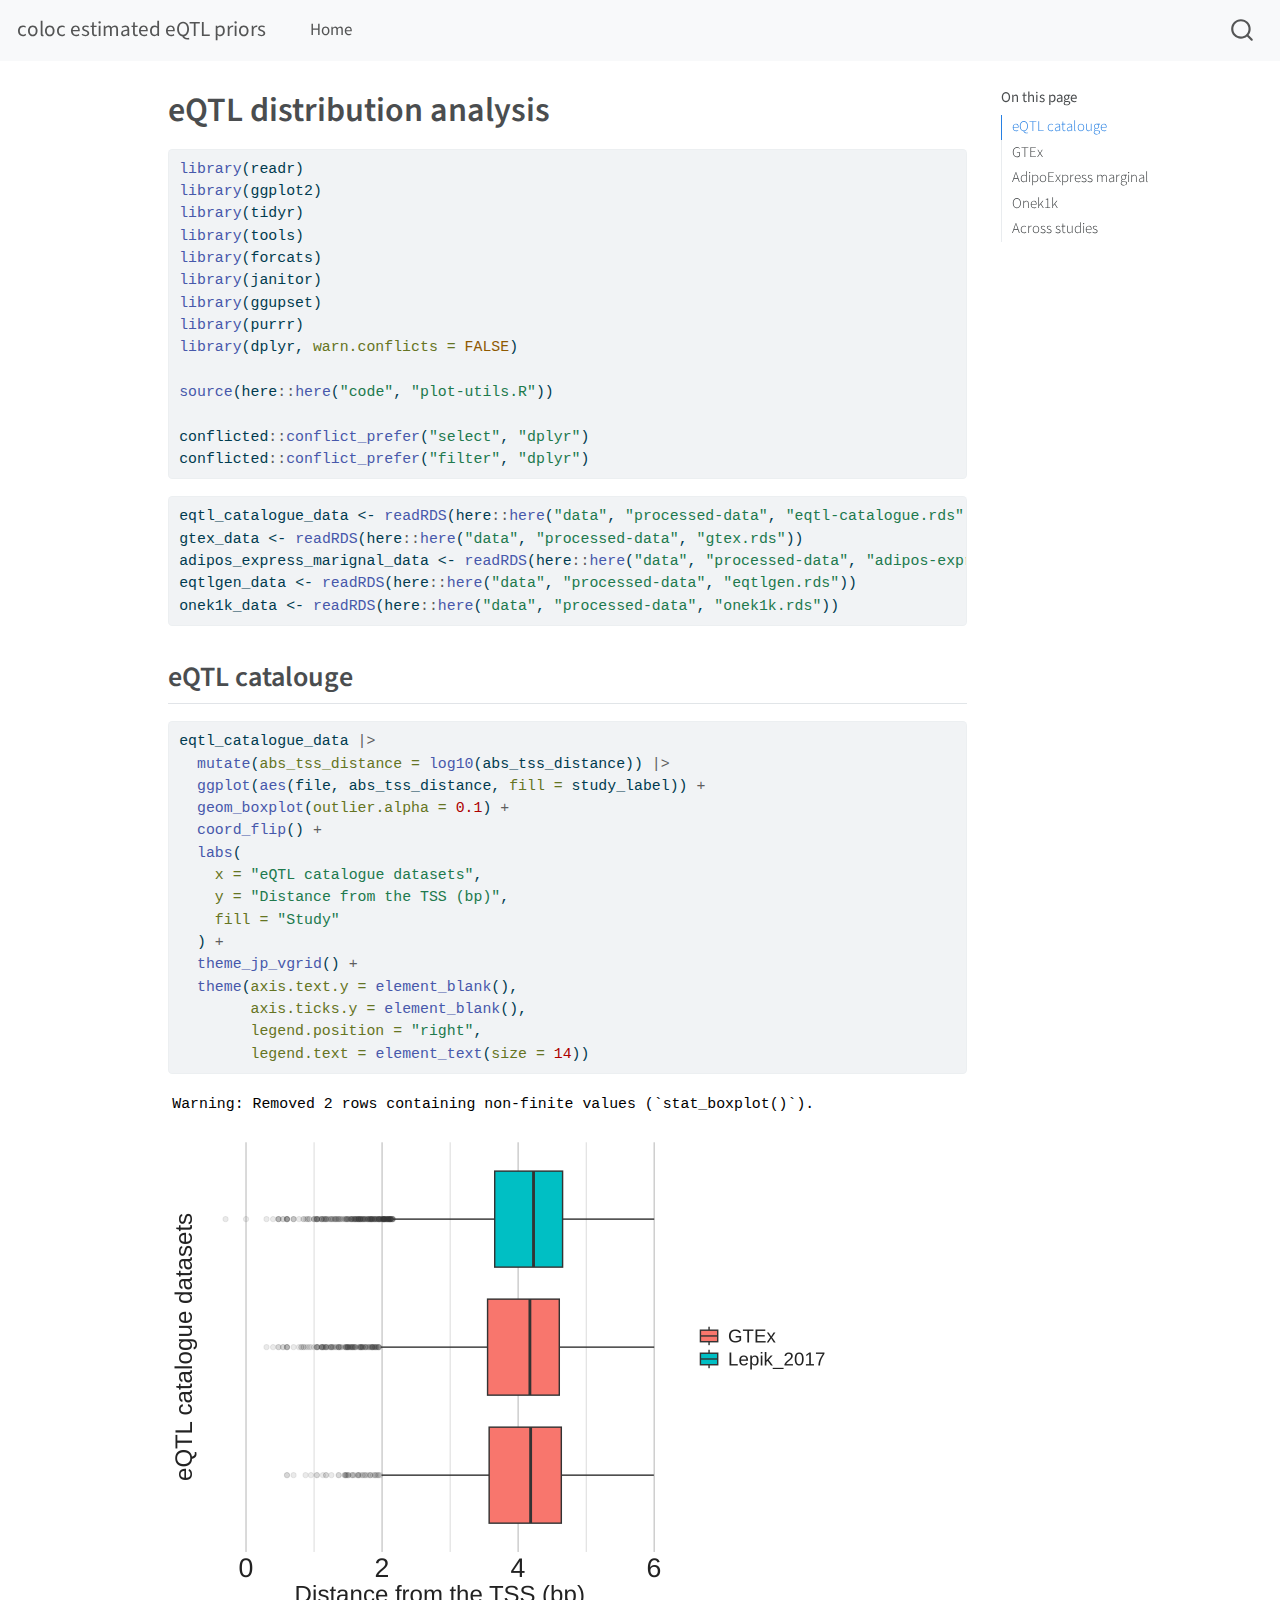
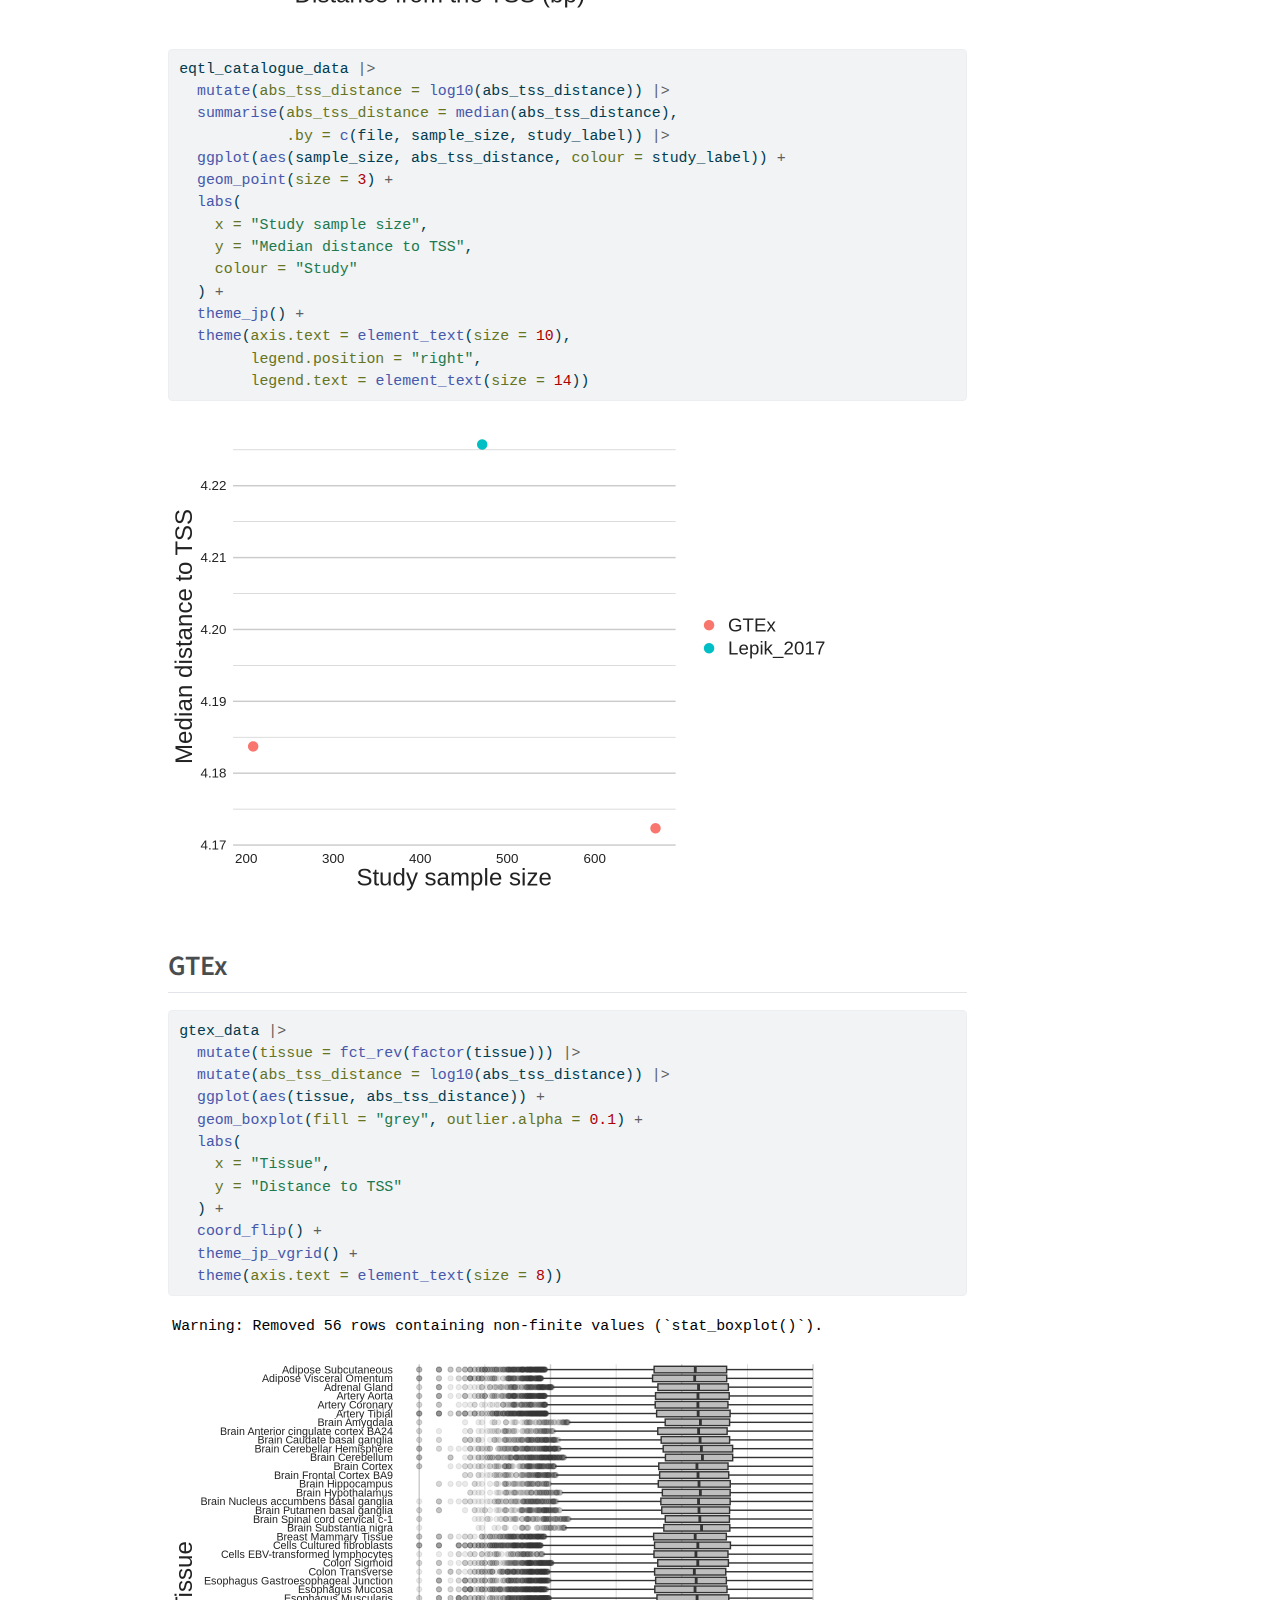
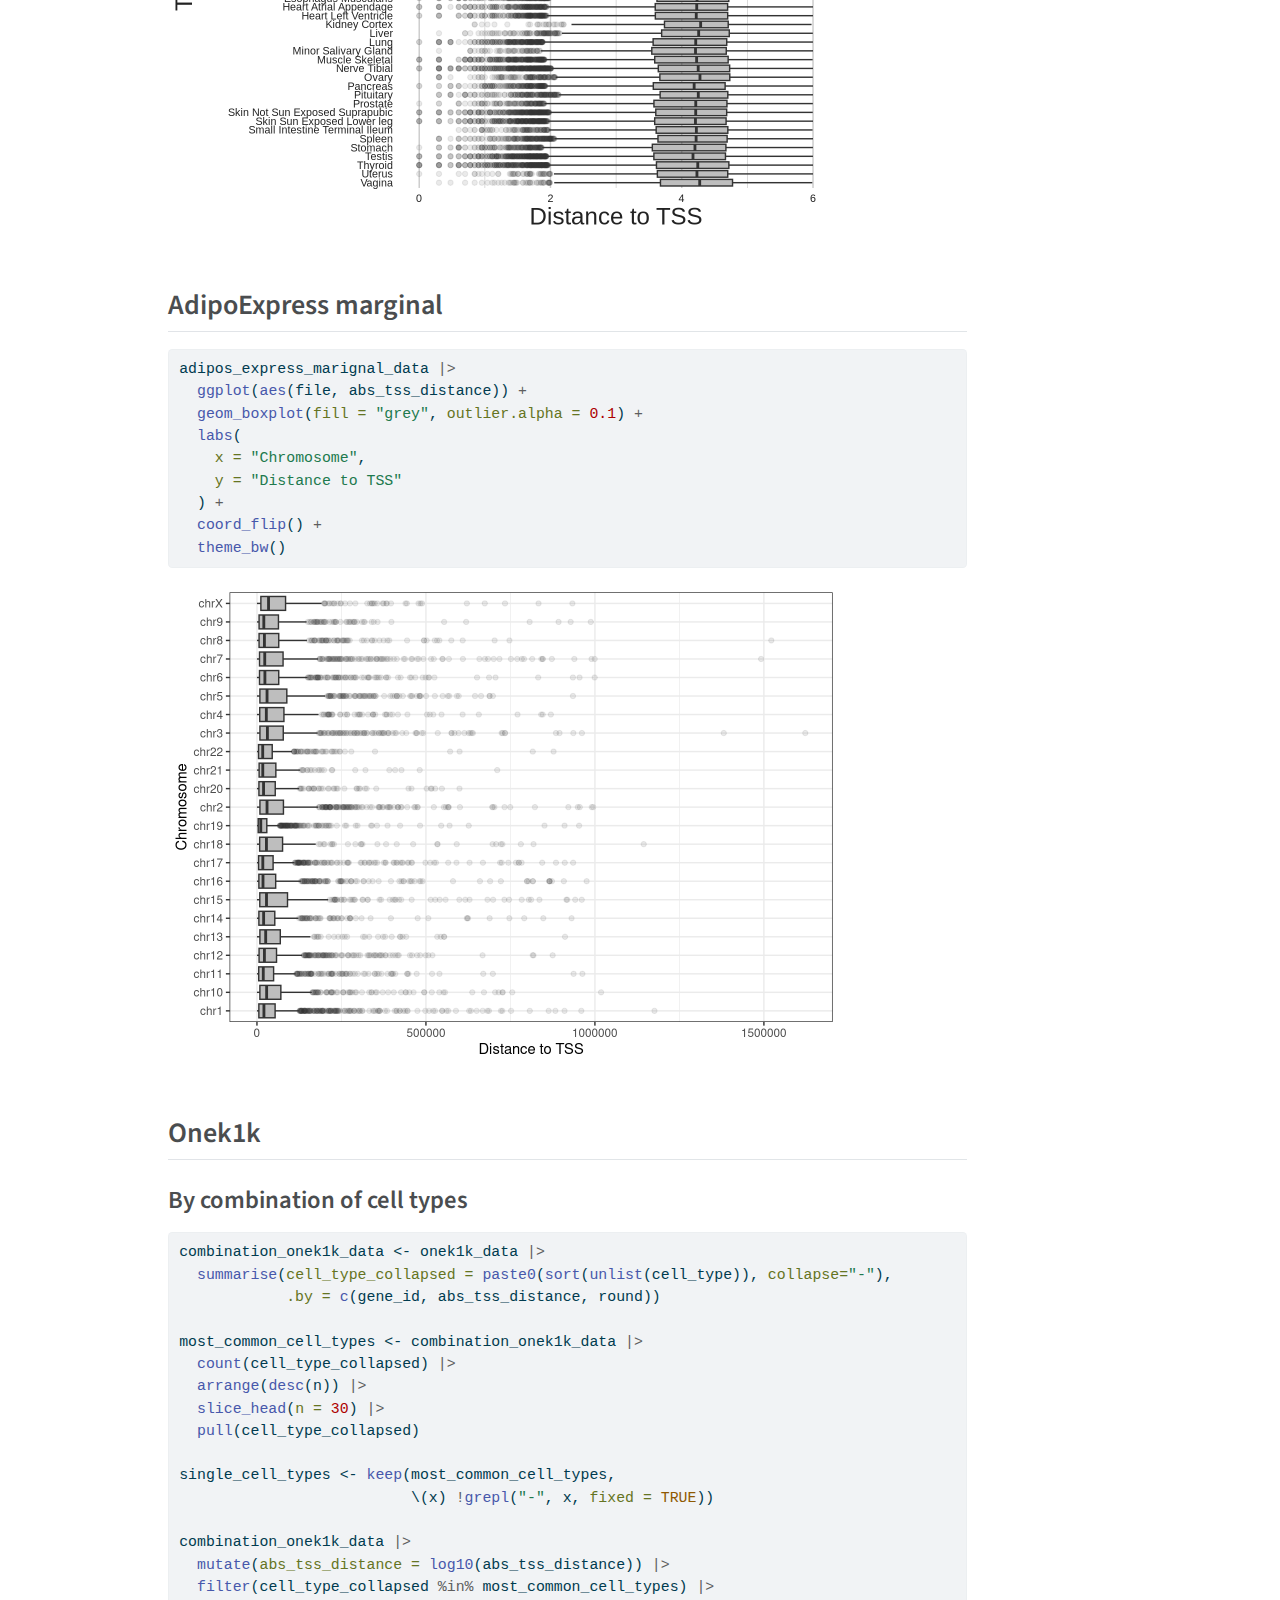
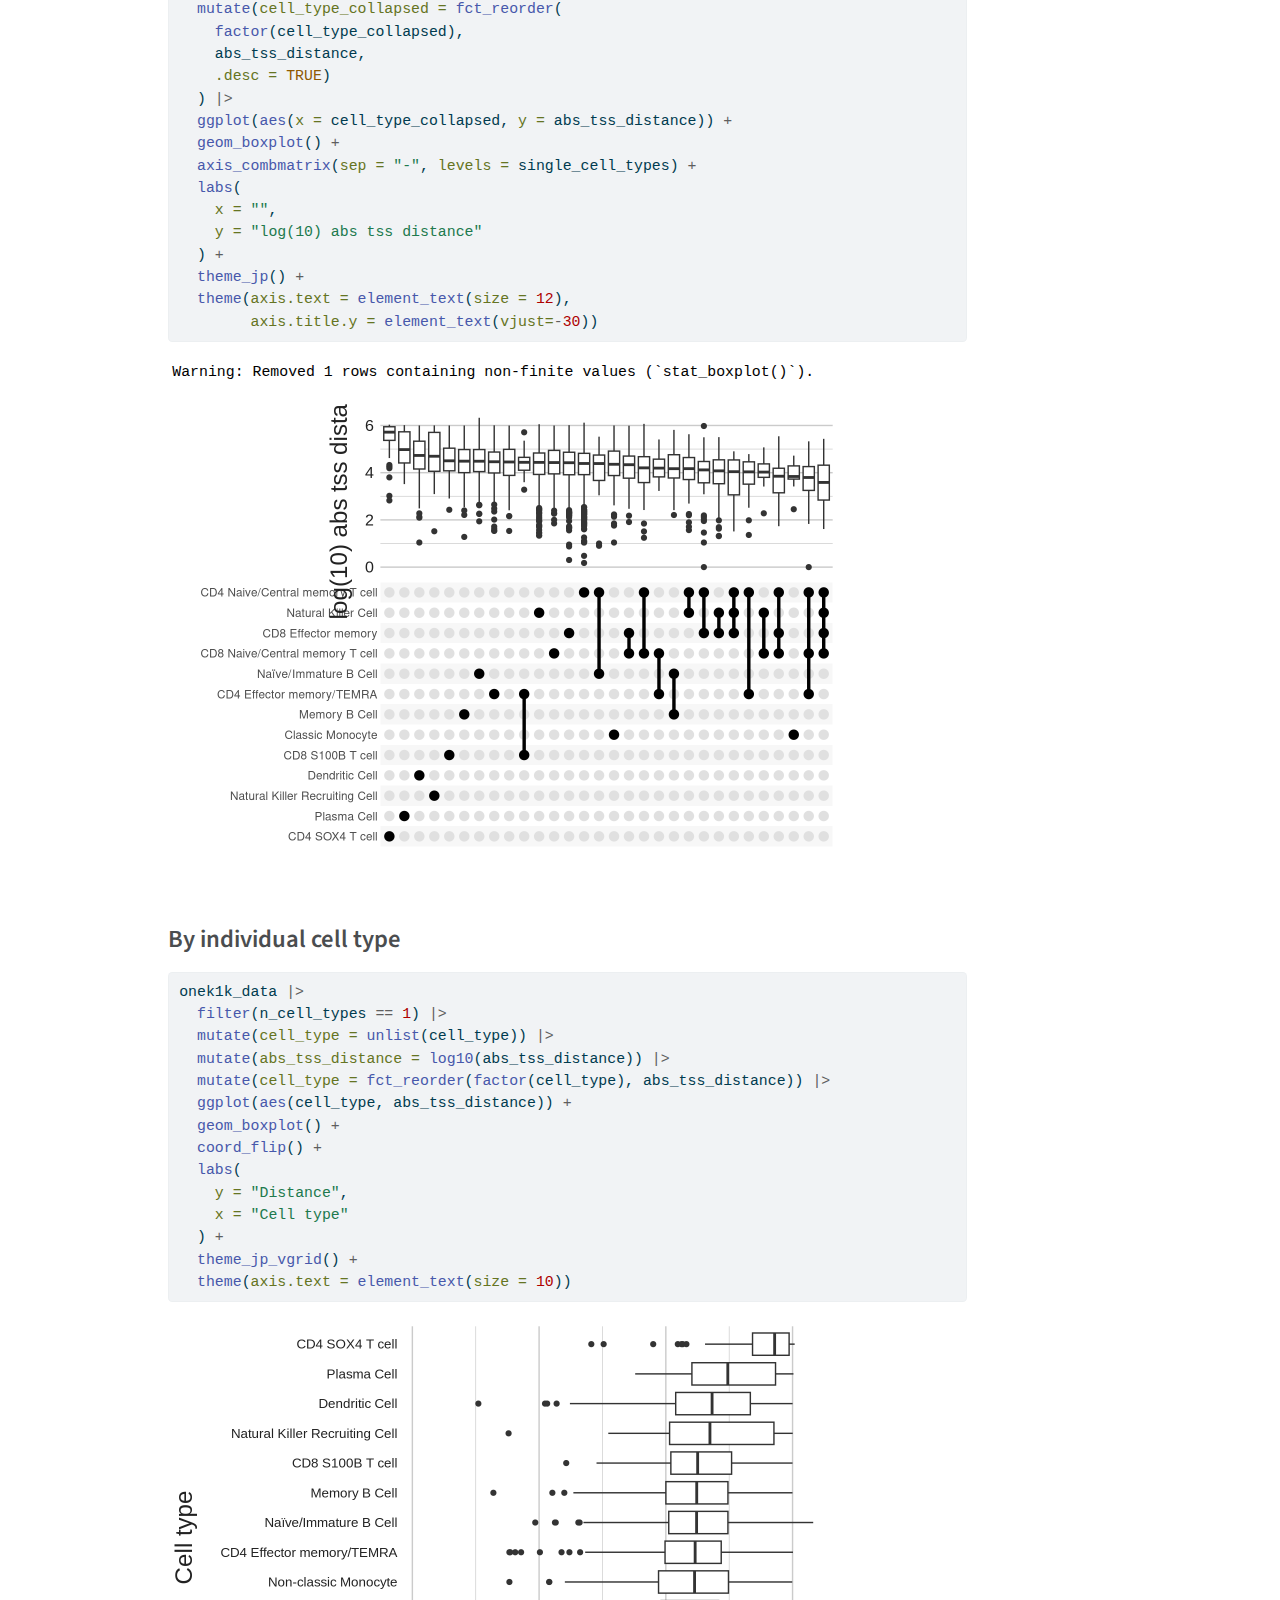
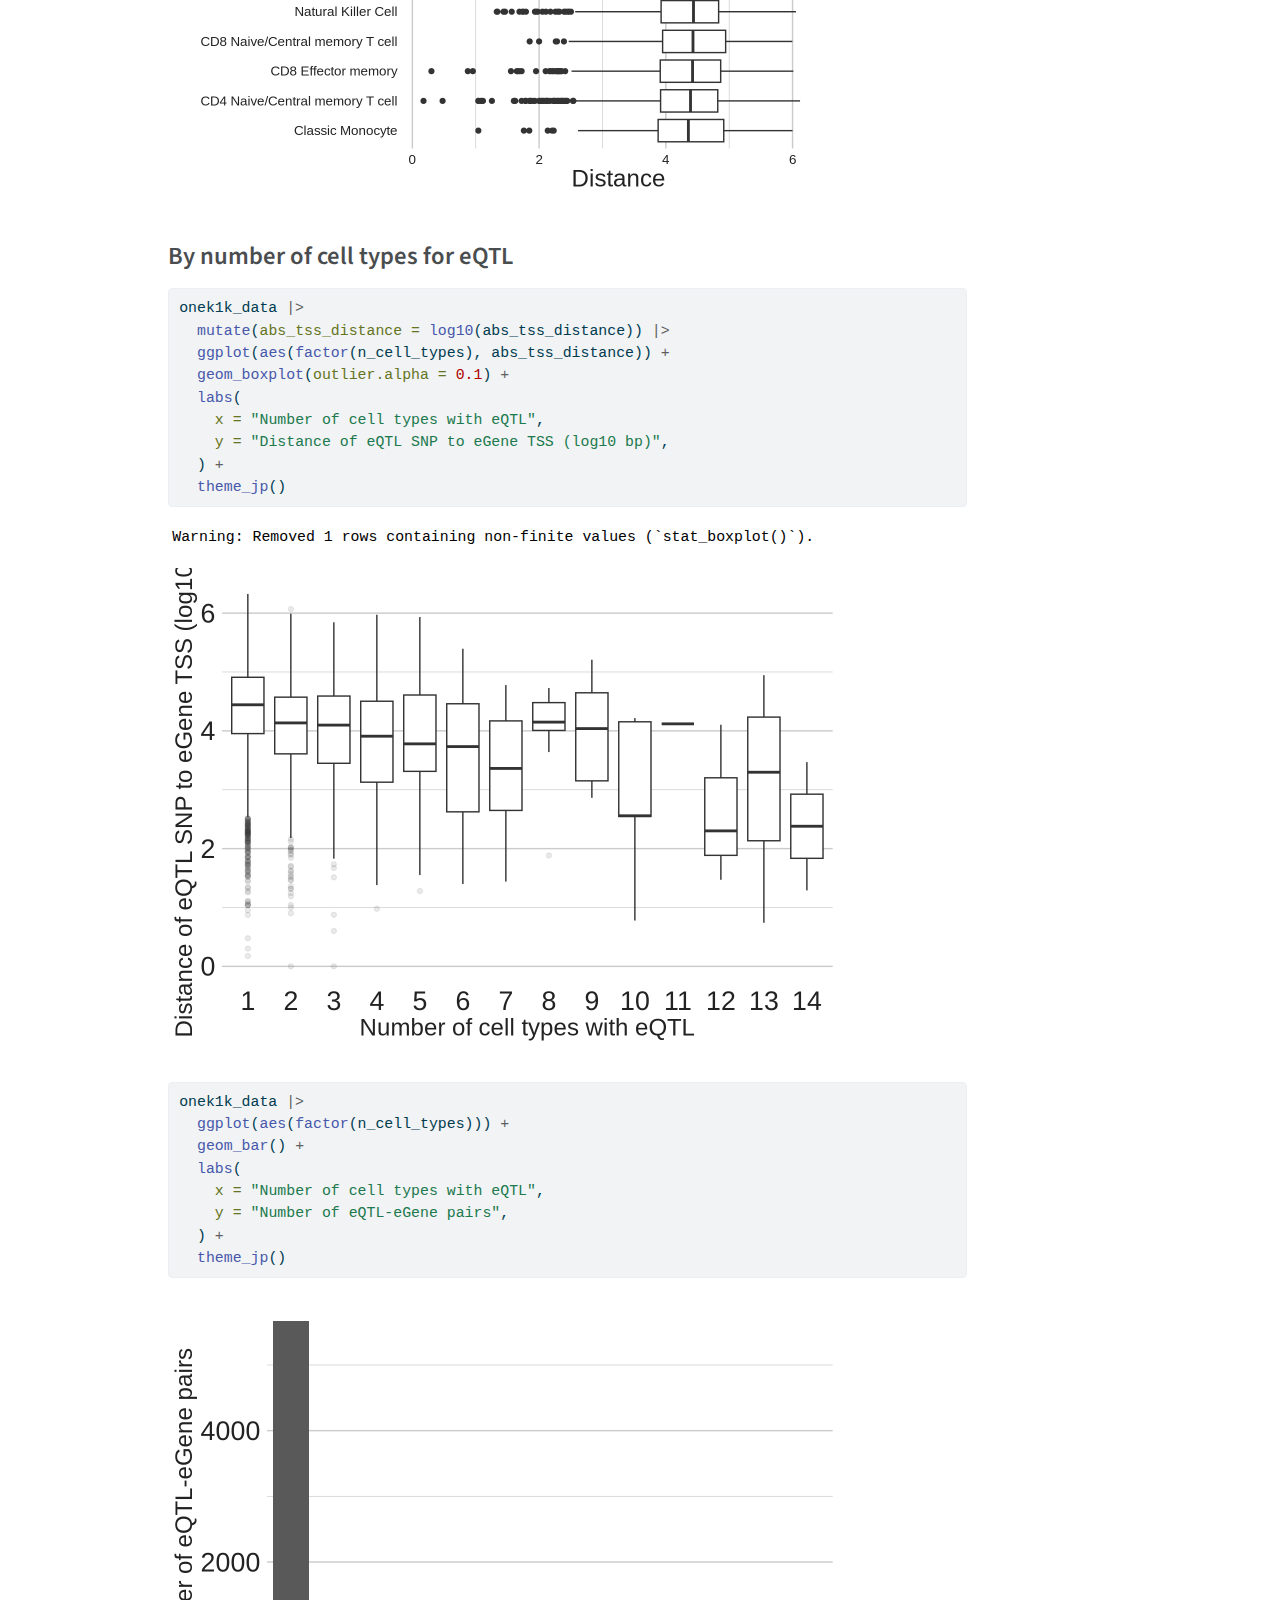
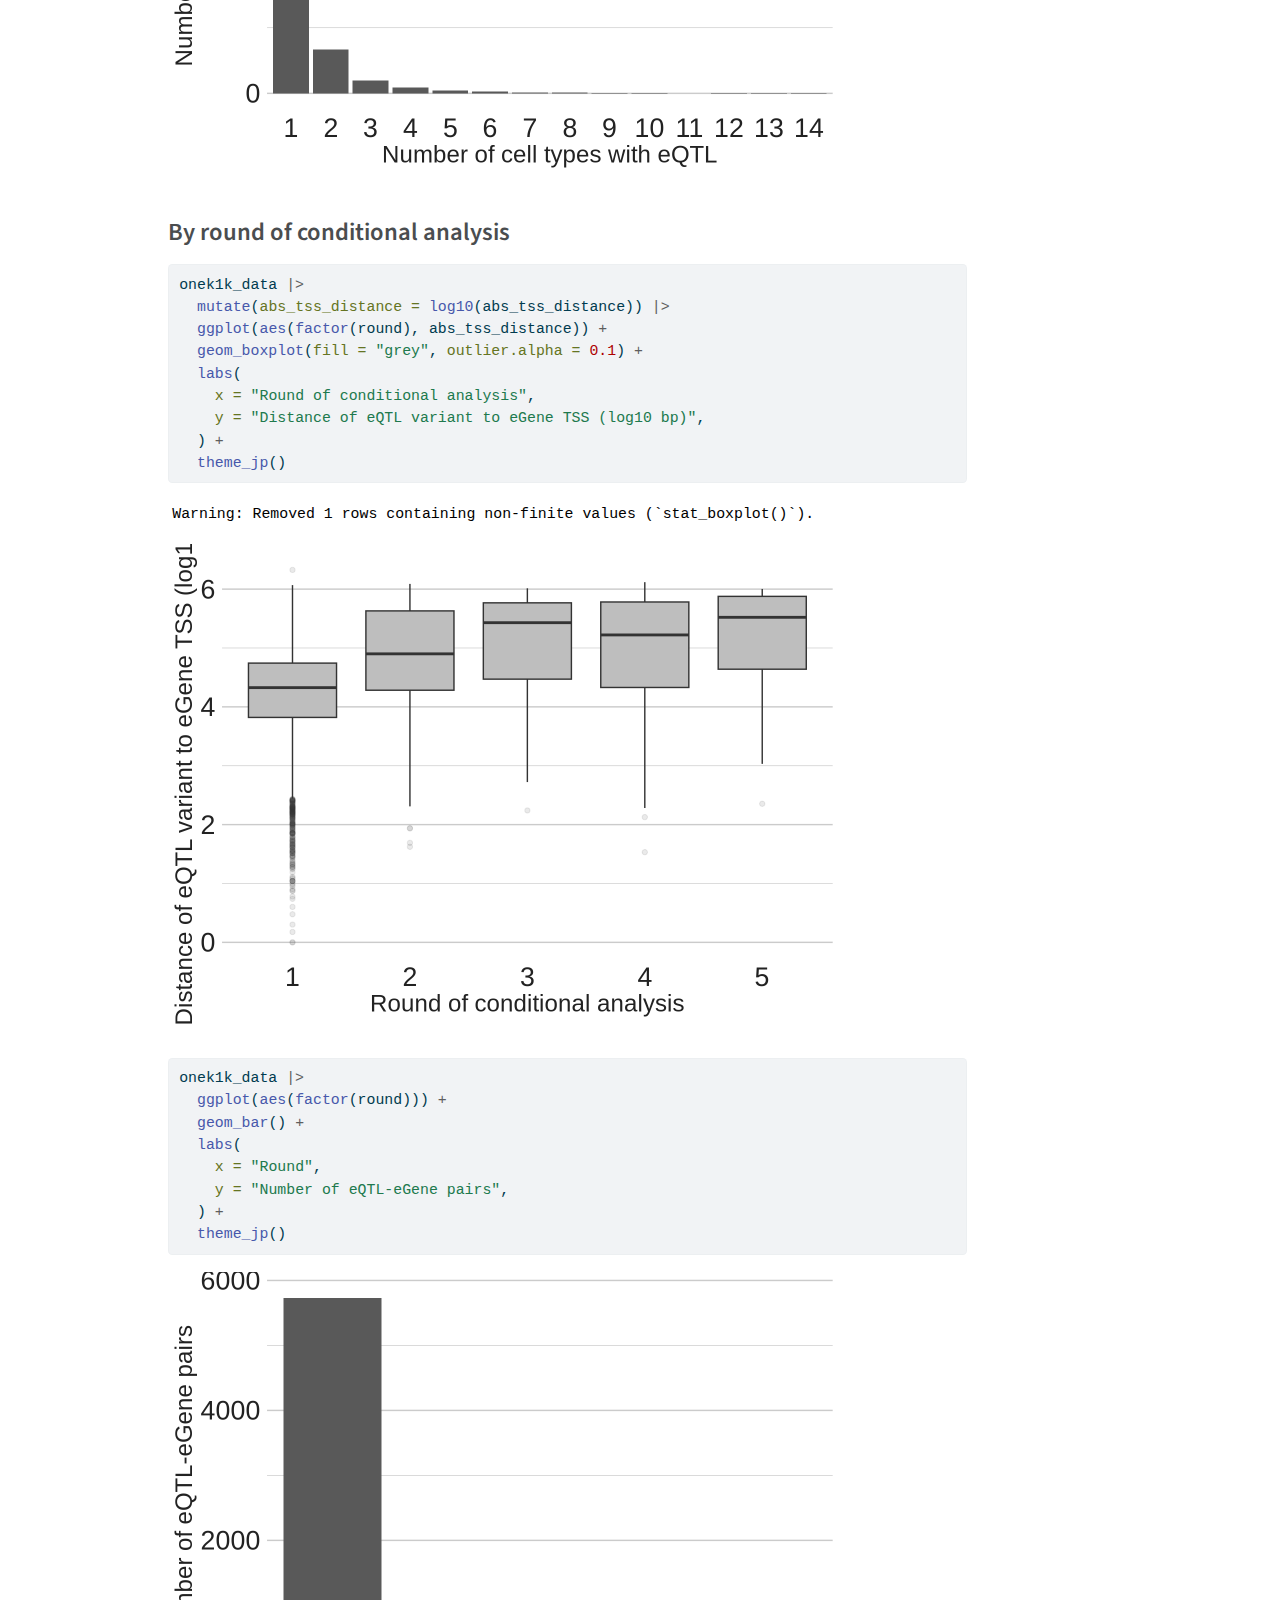
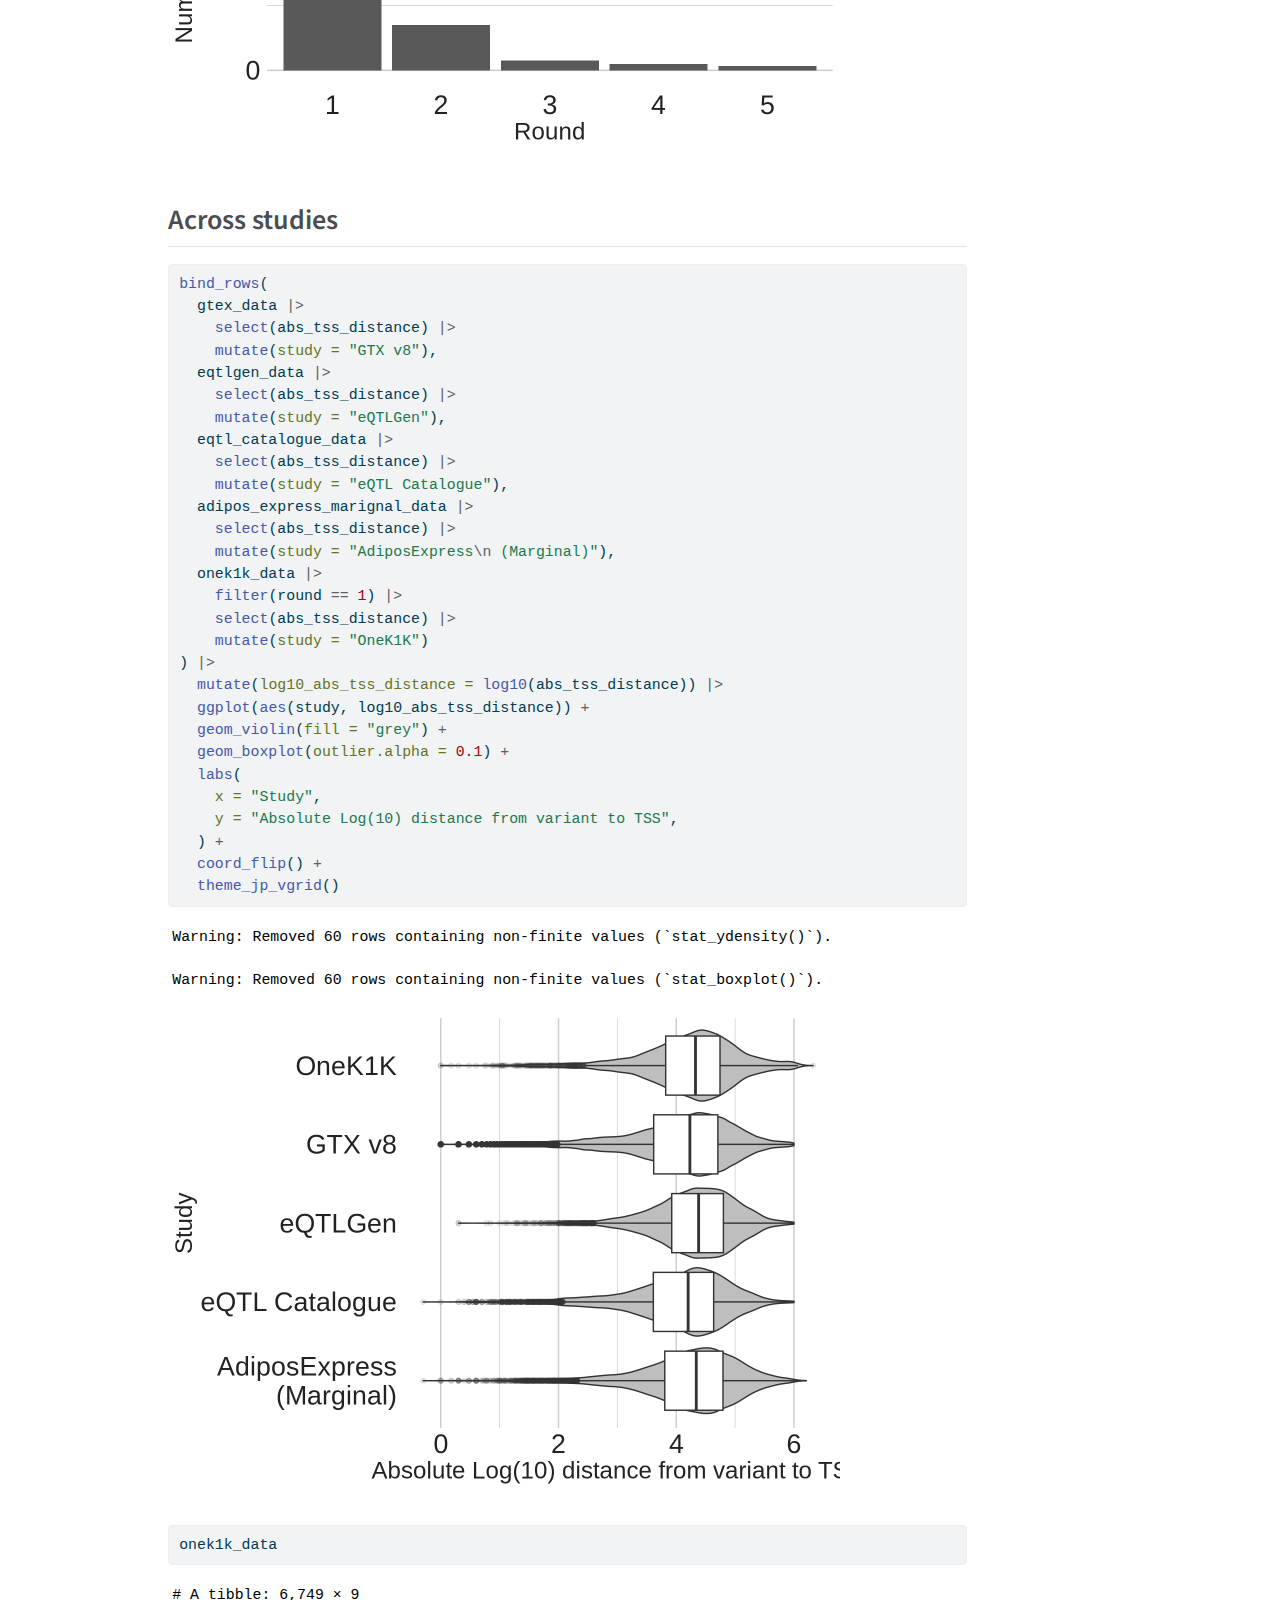
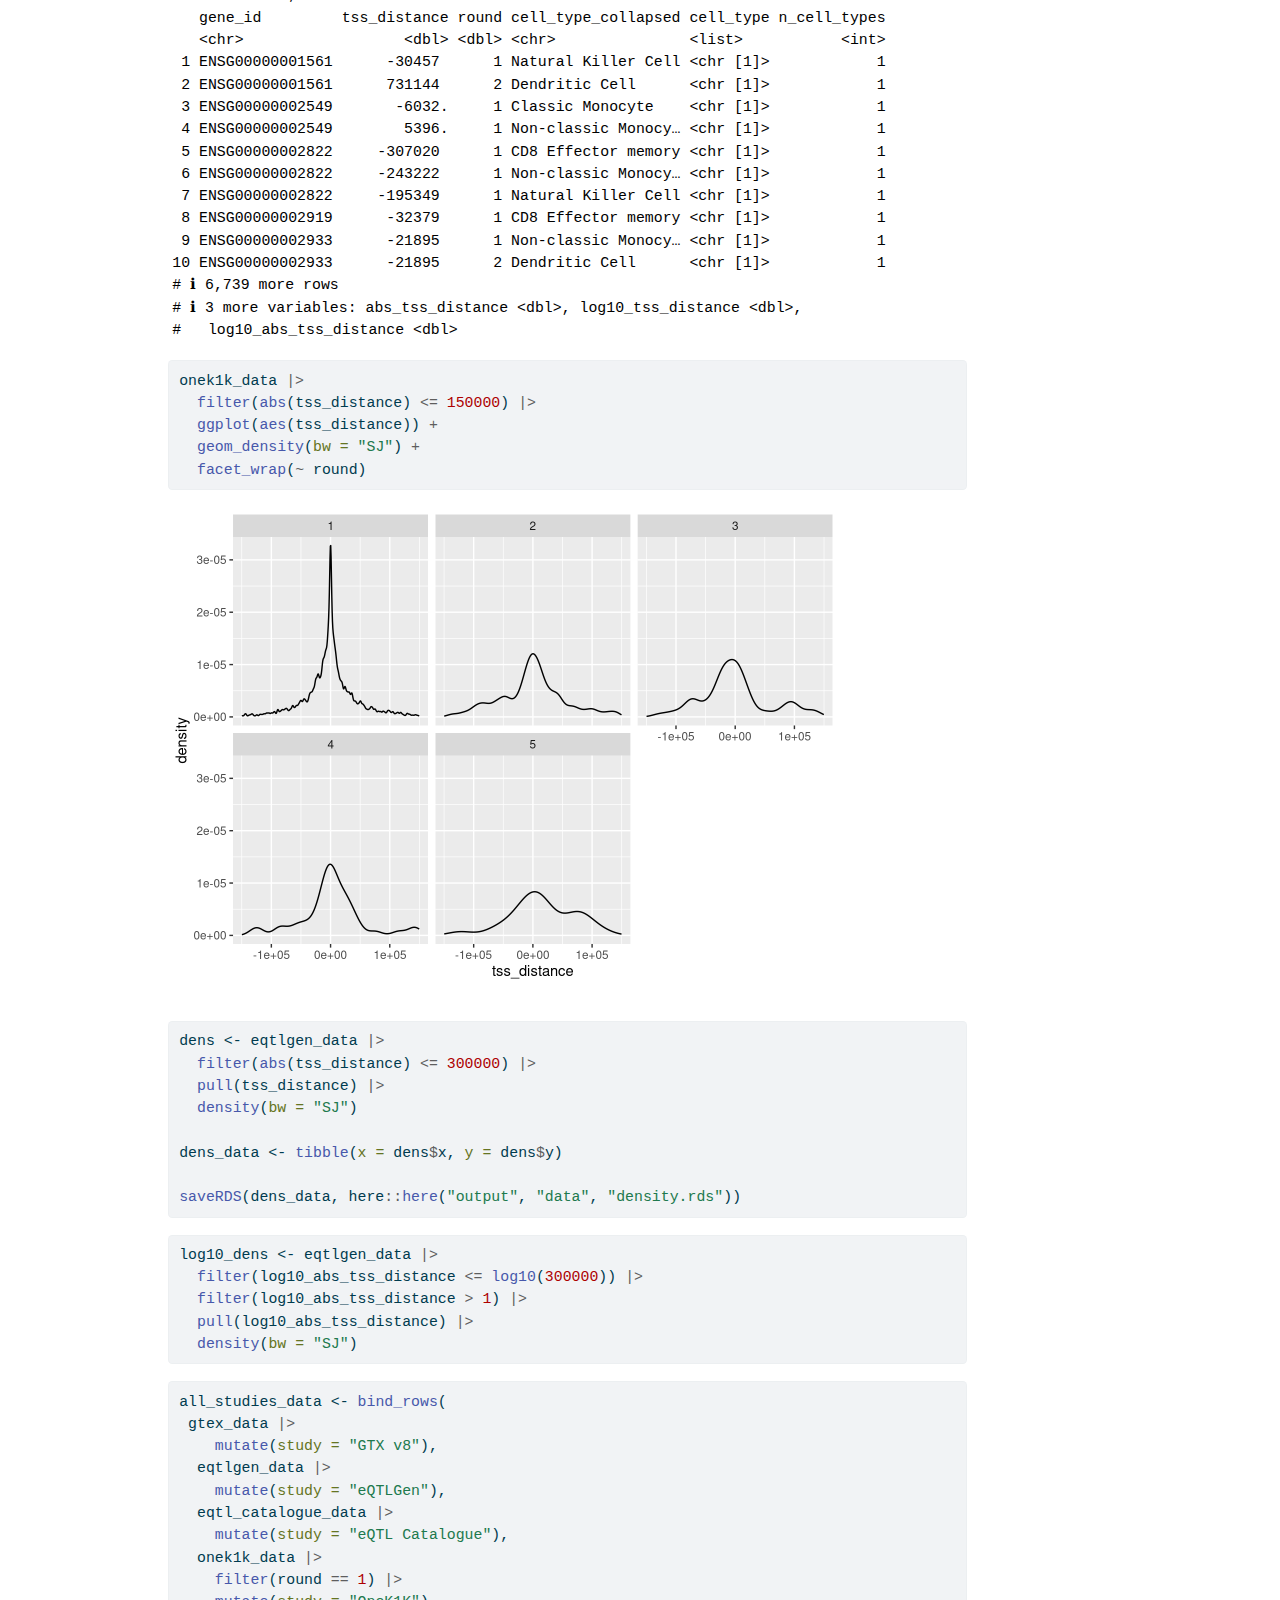
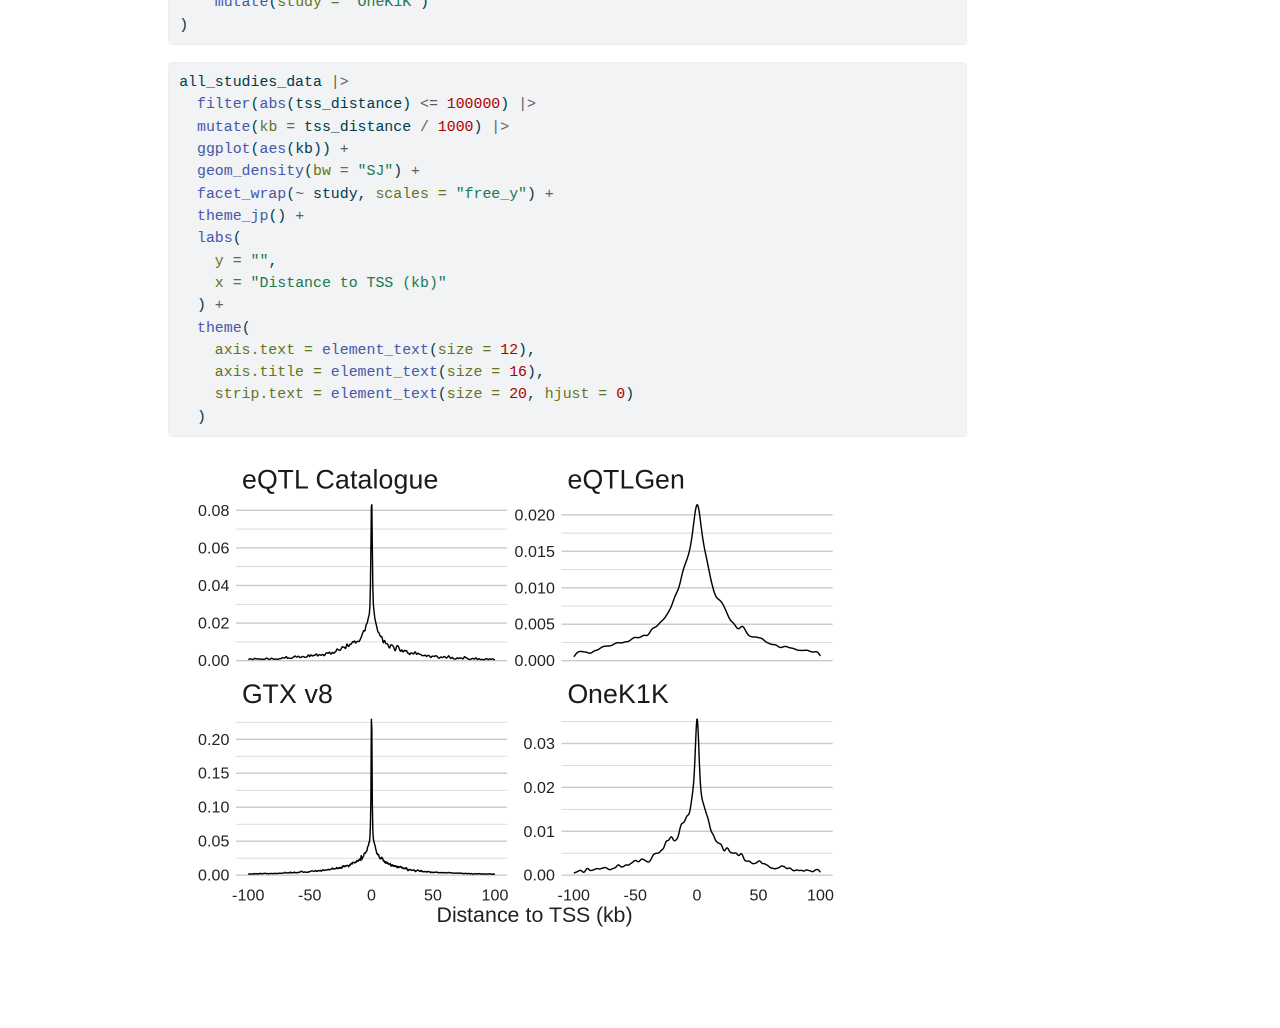
==== commit 477b390a: "Built site for gh-pages" ====
--- a/eqtl-tss-distance-analysis.html
+++ b/eqtl-tss-distance-analysis.html
@@ -2,7 +2,7 @@
 <html xmlns="http://www.w3.org/1999/xhtml" lang="en" xml:lang="en"><head>
 
 <meta charset="utf-8">
-<meta name="generator" content="quarto-1.3.353">
+<meta name="generator" content="quarto-1.3.433">
 
 <meta name="viewport" content="width=device-width, initial-scale=1.0, user-scalable=yes">
 
@@ -89,7 +89,8 @@
     "search-more-matches-text": "more matches in this document",
     "search-clear-button-title": "Clear",
     "search-detached-cancel-button-title": "Cancel",
-    "search-submit-button-title": "Submit"
+    "search-submit-button-title": "Submit",
+    "search-label": "Search"
   }
 }</script>
 
@@ -209,7 +210,7 @@
 <span id="cb3-14"><a href="#cb3-14" aria-hidden="true" tabindex="-1"></a>        <span class="at">legend.position =</span> <span class="st">"right"</span>, </span>
 <span id="cb3-15"><a href="#cb3-15" aria-hidden="true" tabindex="-1"></a>        <span class="at">legend.text =</span> <span class="fu">element_text</span>(<span class="at">size =</span> <span class="dv">14</span>))</span></code><button title="Copy to Clipboard" class="code-copy-button"><i class="bi"></i></button></pre></div>
 <div class="cell-output cell-output-stderr">
-<pre><code>Warning: Removed 18 rows containing non-finite values (`stat_boxplot()`).</code></pre>
+<pre><code>Warning: Removed 2 rows containing non-finite values (`stat_boxplot()`).</code></pre>
 </div>
 <div class="cell-output-display">
 <p><img src="eqtl-tss-distance-analysis_files/figure-html/unnamed-chunk-1-1.png" class="img-fluid" width="672"></p>
@@ -441,10 +442,10 @@
 <span id="cb18-27"><a href="#cb18-27" aria-hidden="true" tabindex="-1"></a>  <span class="fu">coord_flip</span>() <span class="sc">+</span></span>
 <span id="cb18-28"><a href="#cb18-28" aria-hidden="true" tabindex="-1"></a>  <span class="fu">theme_jp_vgrid</span>()</span></code><button title="Copy to Clipboard" class="code-copy-button"><i class="bi"></i></button></pre></div>
 <div class="cell-output cell-output-stderr">
-<pre><code>Warning: Removed 76 rows containing non-finite values (`stat_ydensity()`).</code></pre>
+<pre><code>Warning: Removed 60 rows containing non-finite values (`stat_ydensity()`).</code></pre>
 </div>
 <div class="cell-output cell-output-stderr">
-<pre><code>Warning: Removed 76 rows containing non-finite values (`stat_boxplot()`).</code></pre>
+<pre><code>Warning: Removed 60 rows containing non-finite values (`stat_boxplot()`).</code></pre>
 </div>
 <div class="cell-output-display">
 <p><img src="eqtl-tss-distance-analysis_files/figure-html/unnamed-chunk-11-1.png" class="img-fluid" width="672"></p>
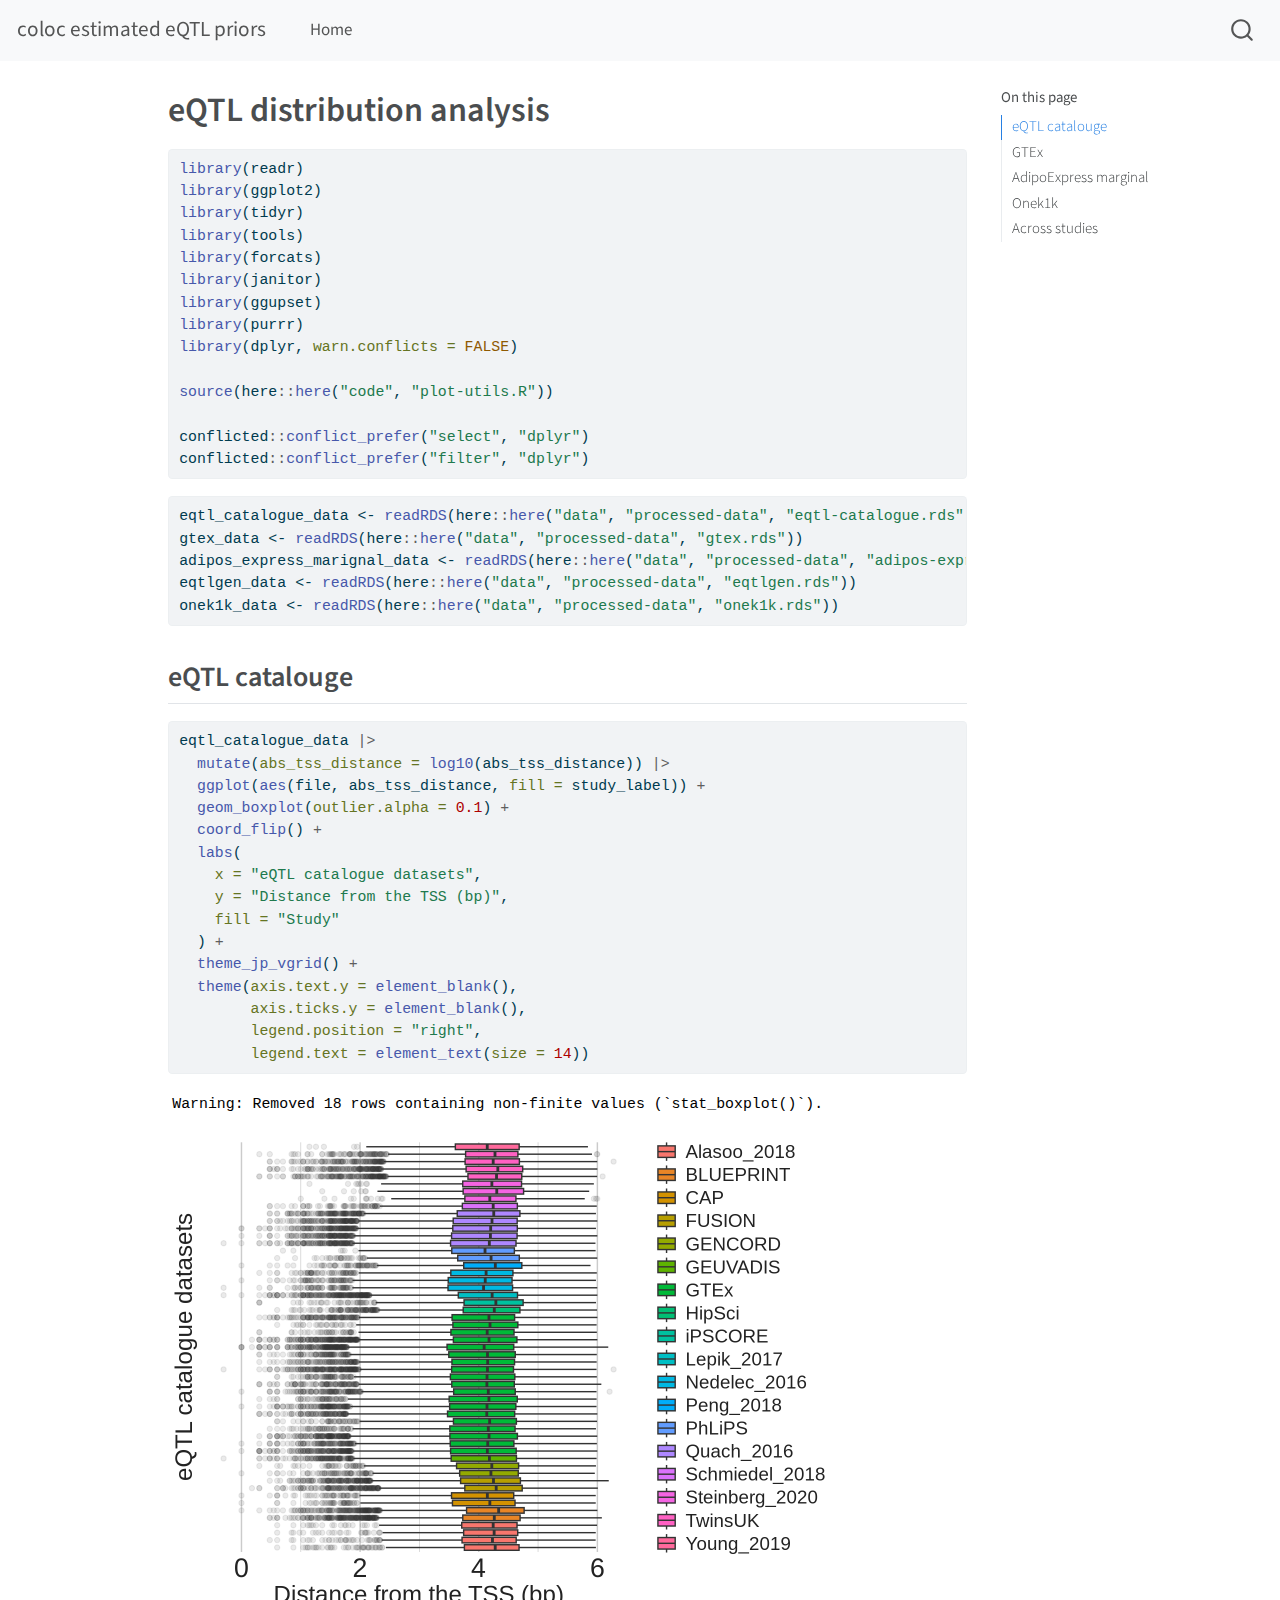
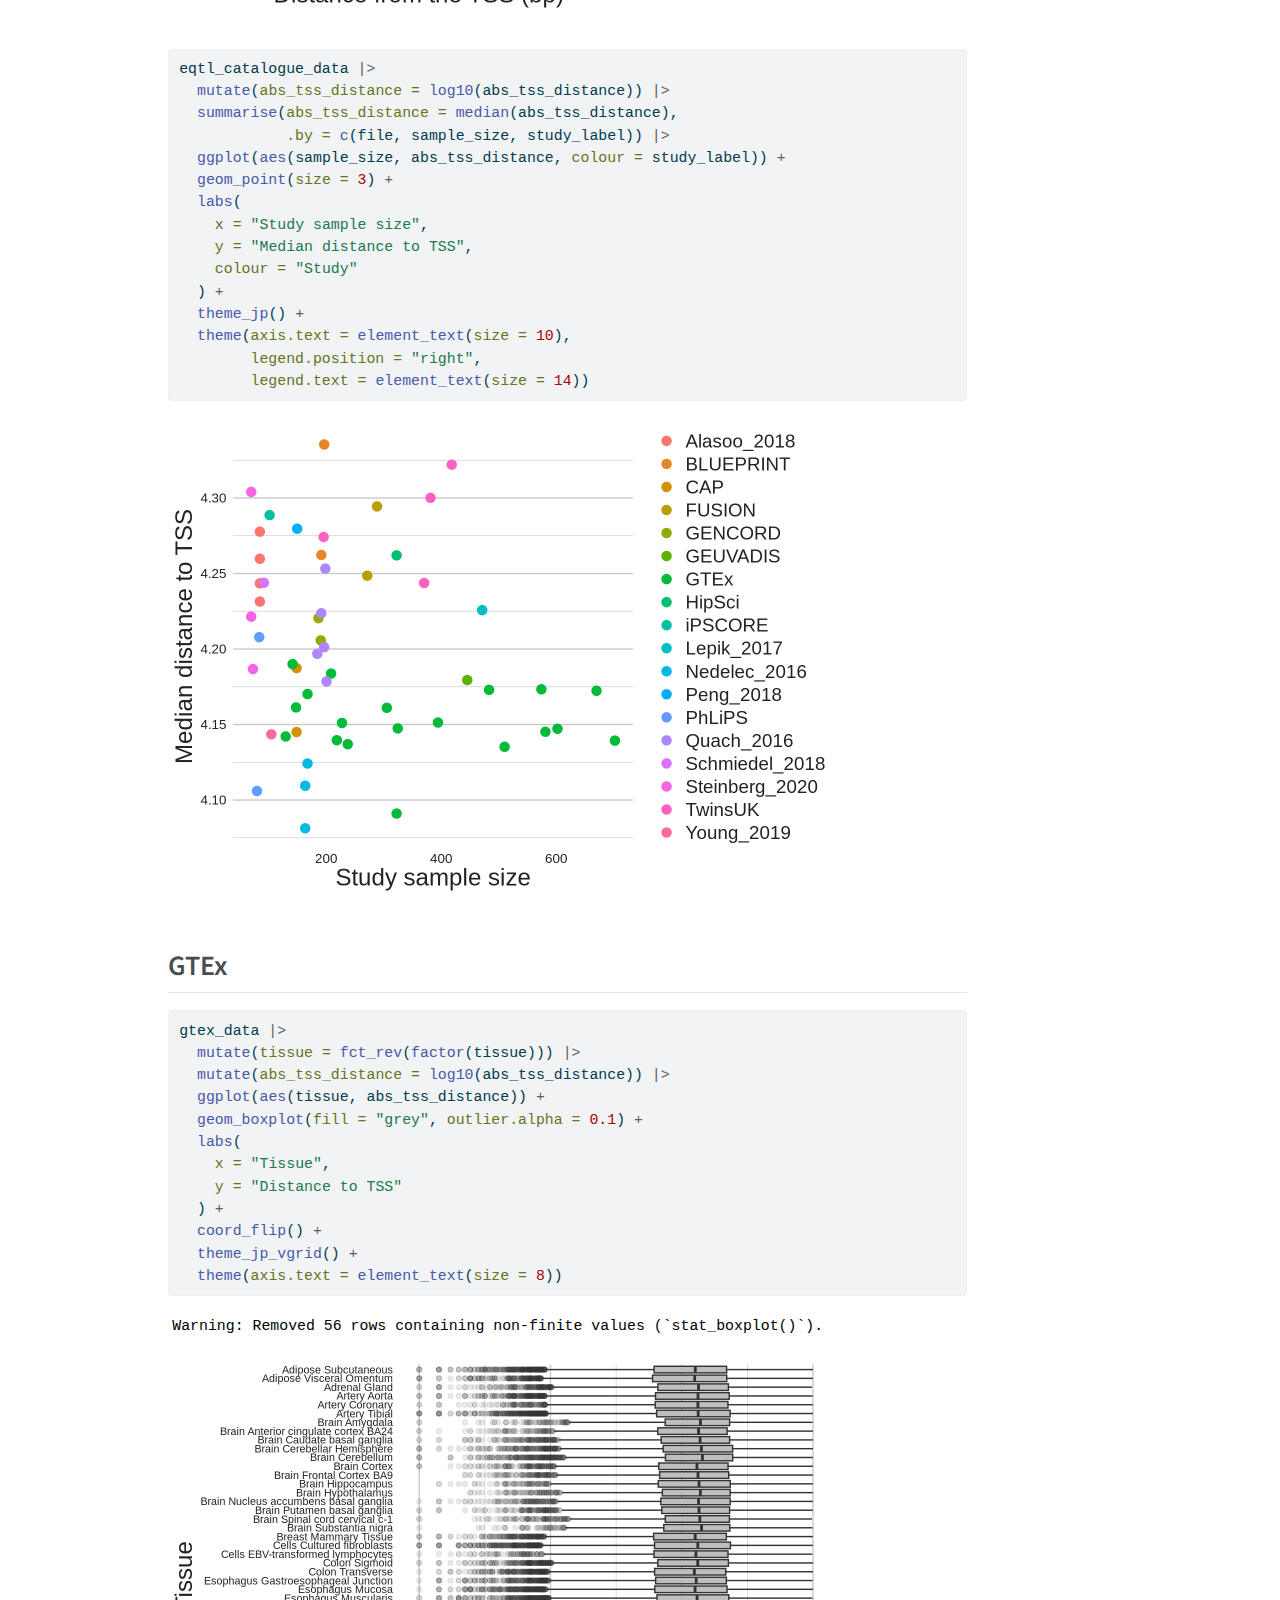
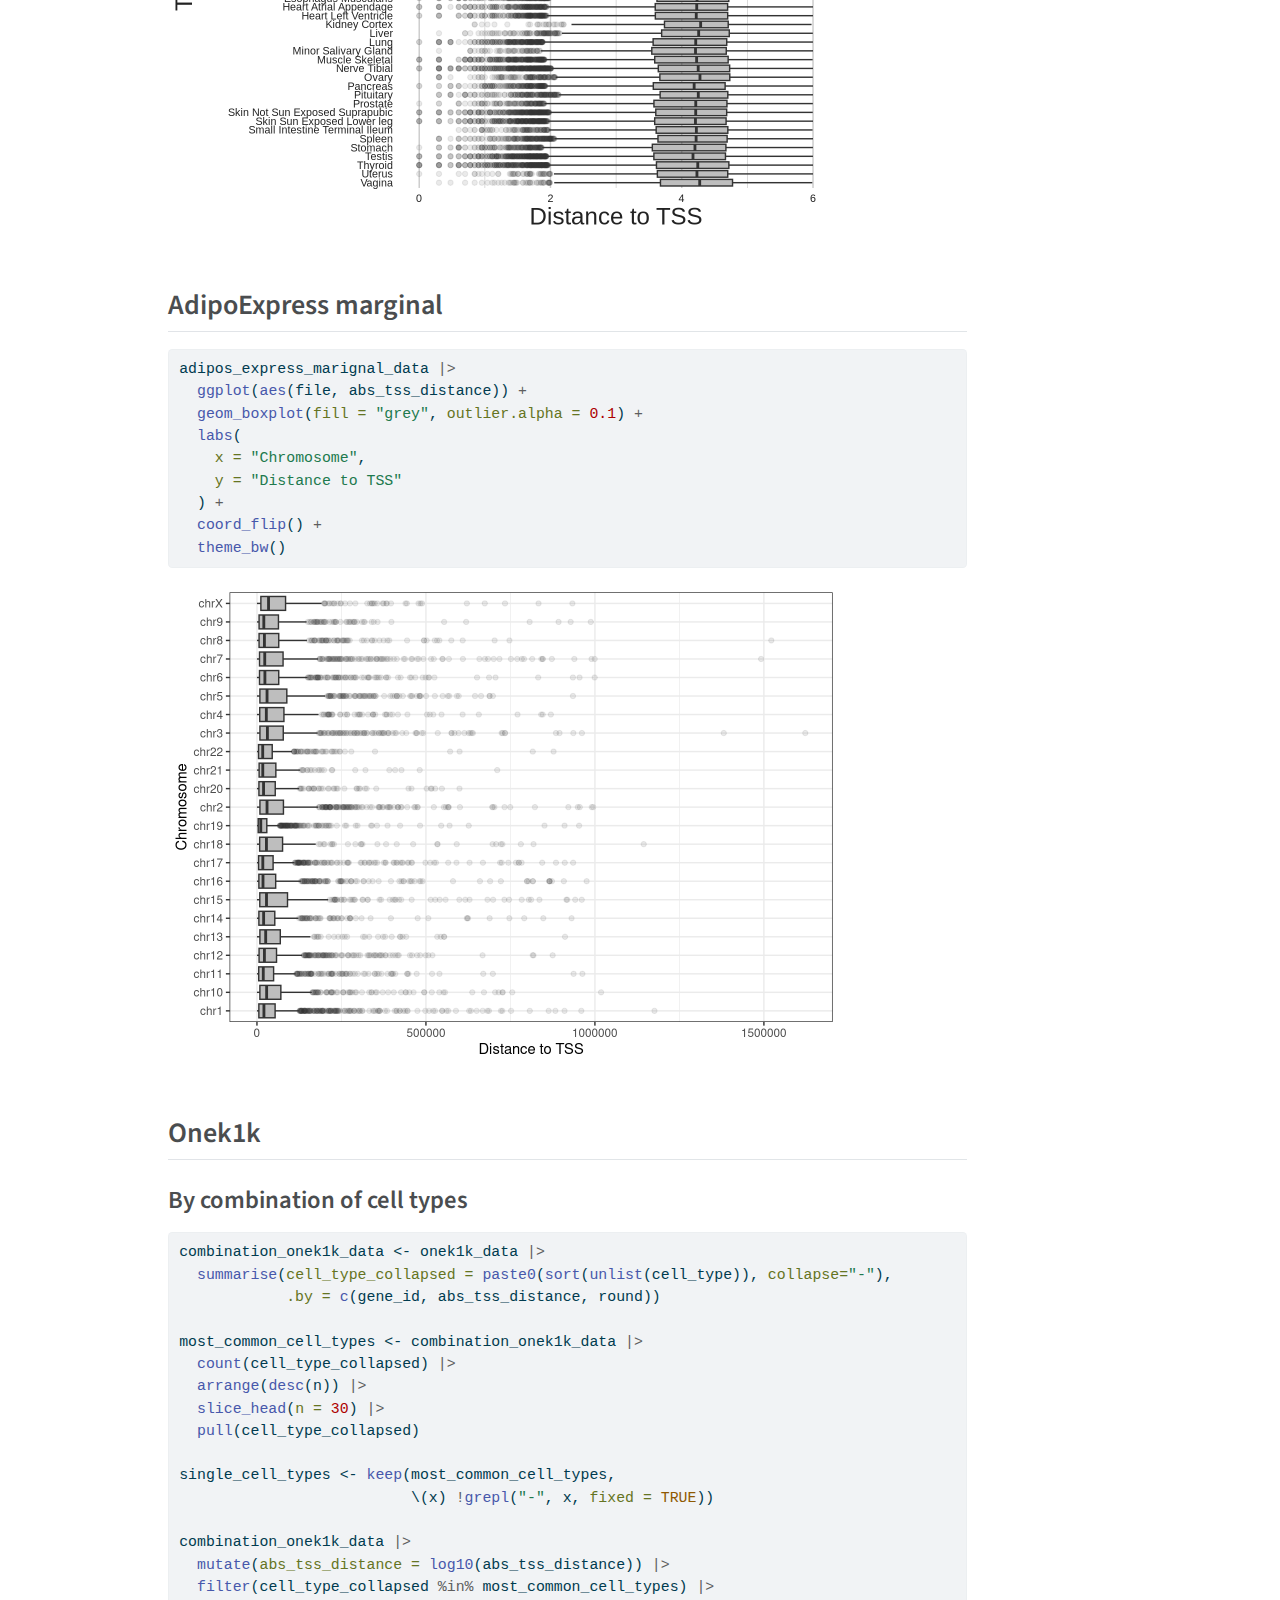
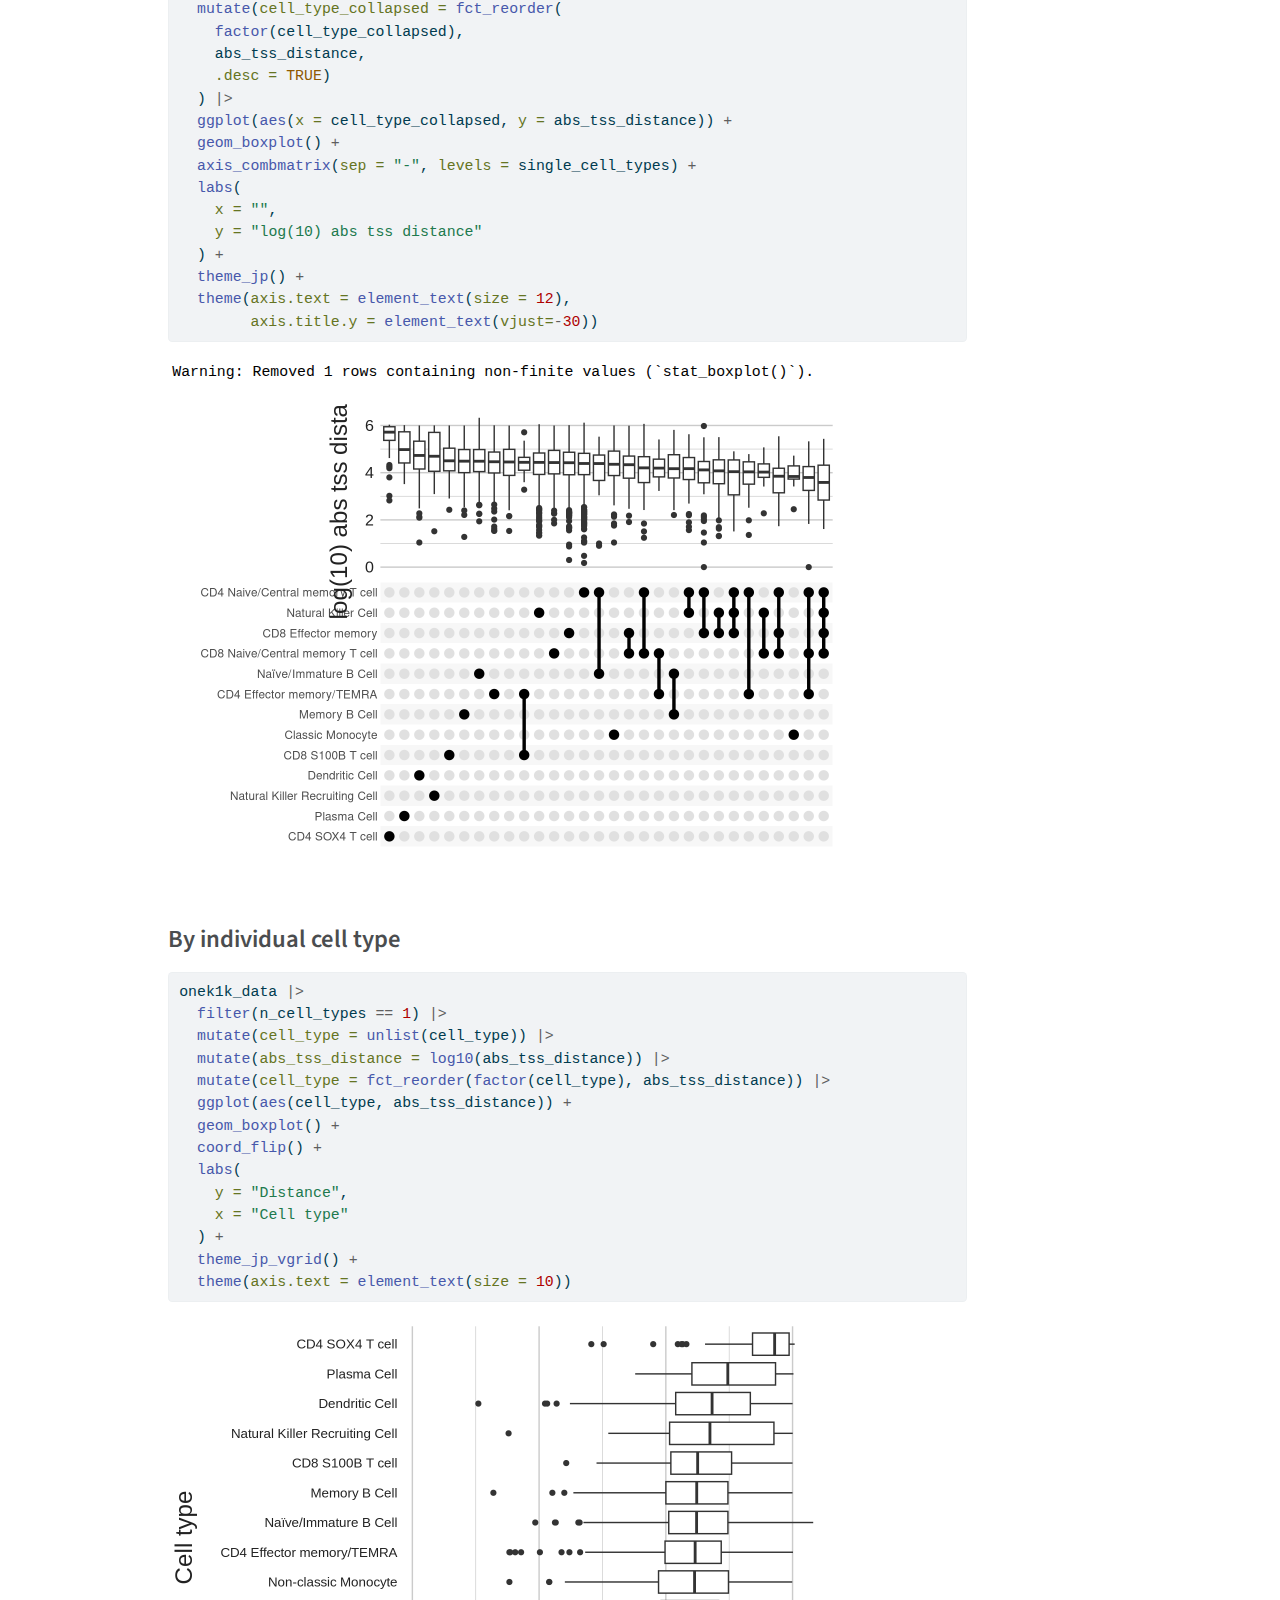
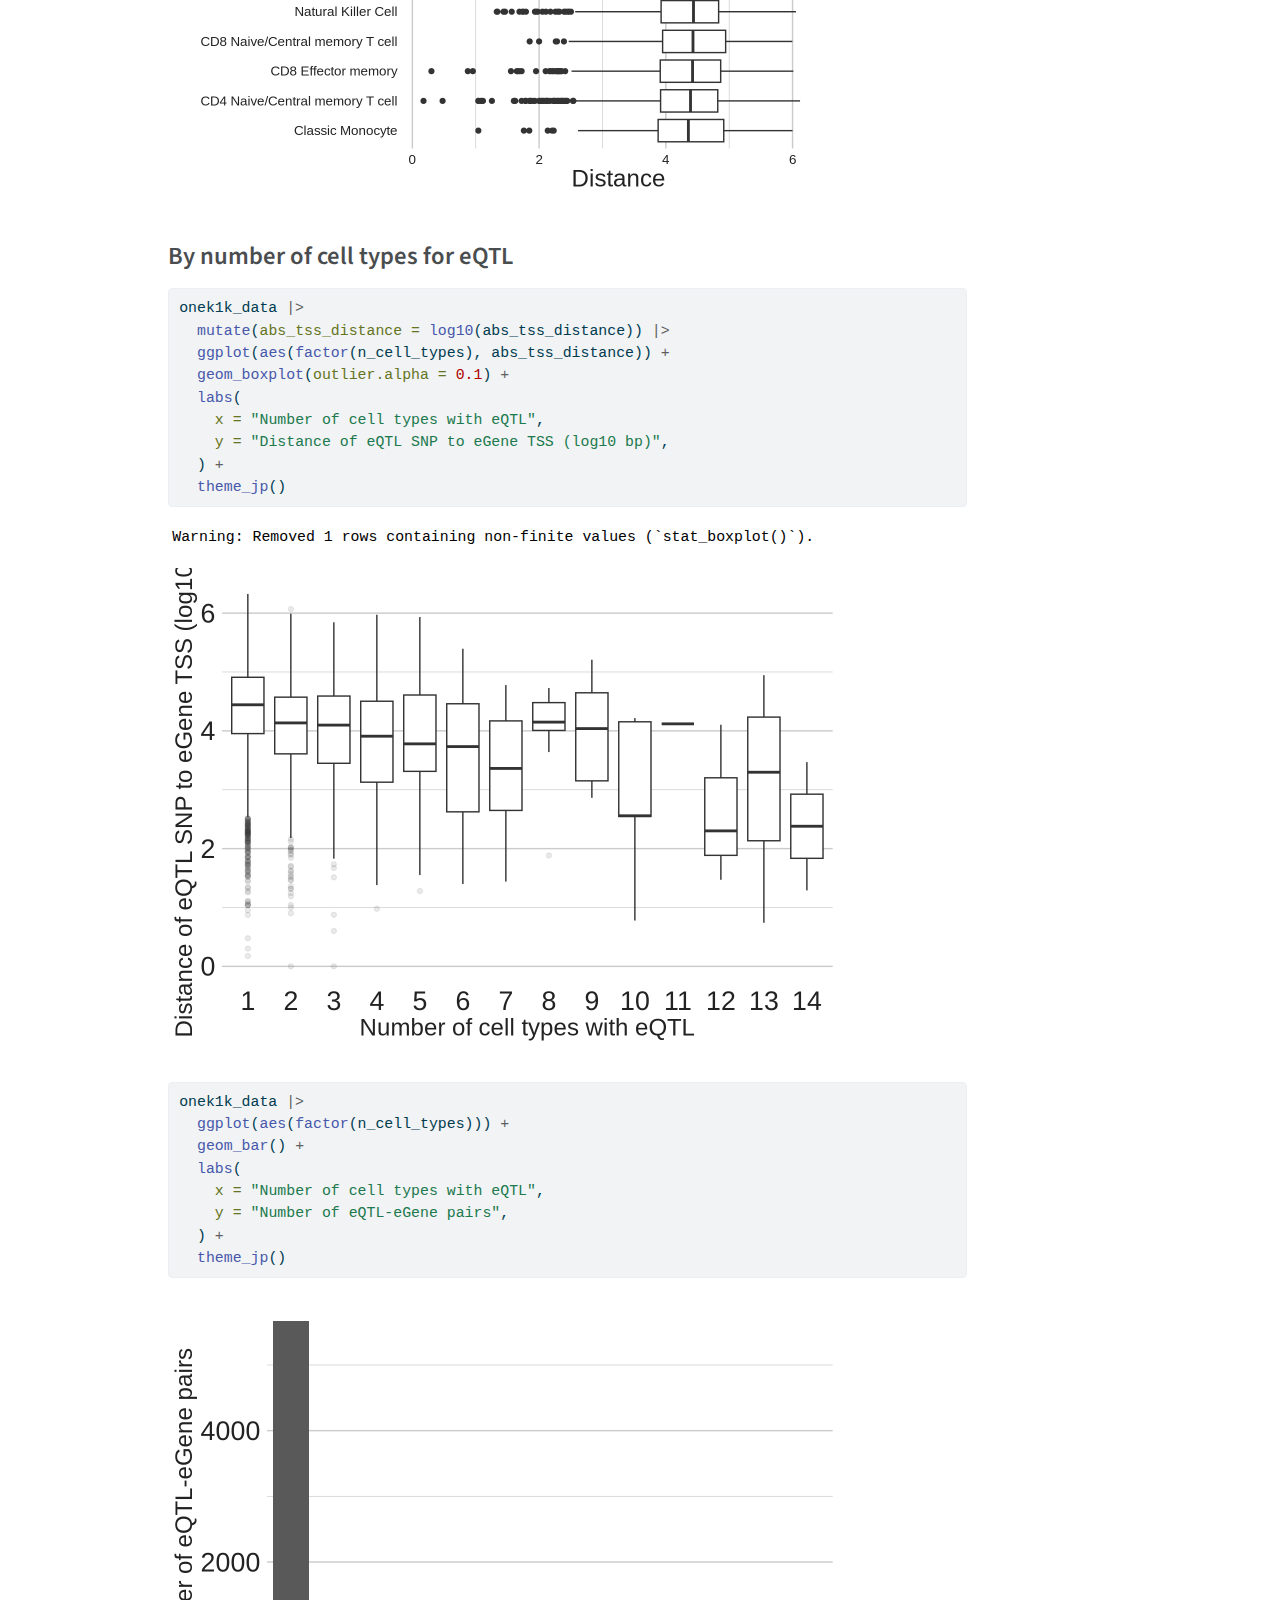
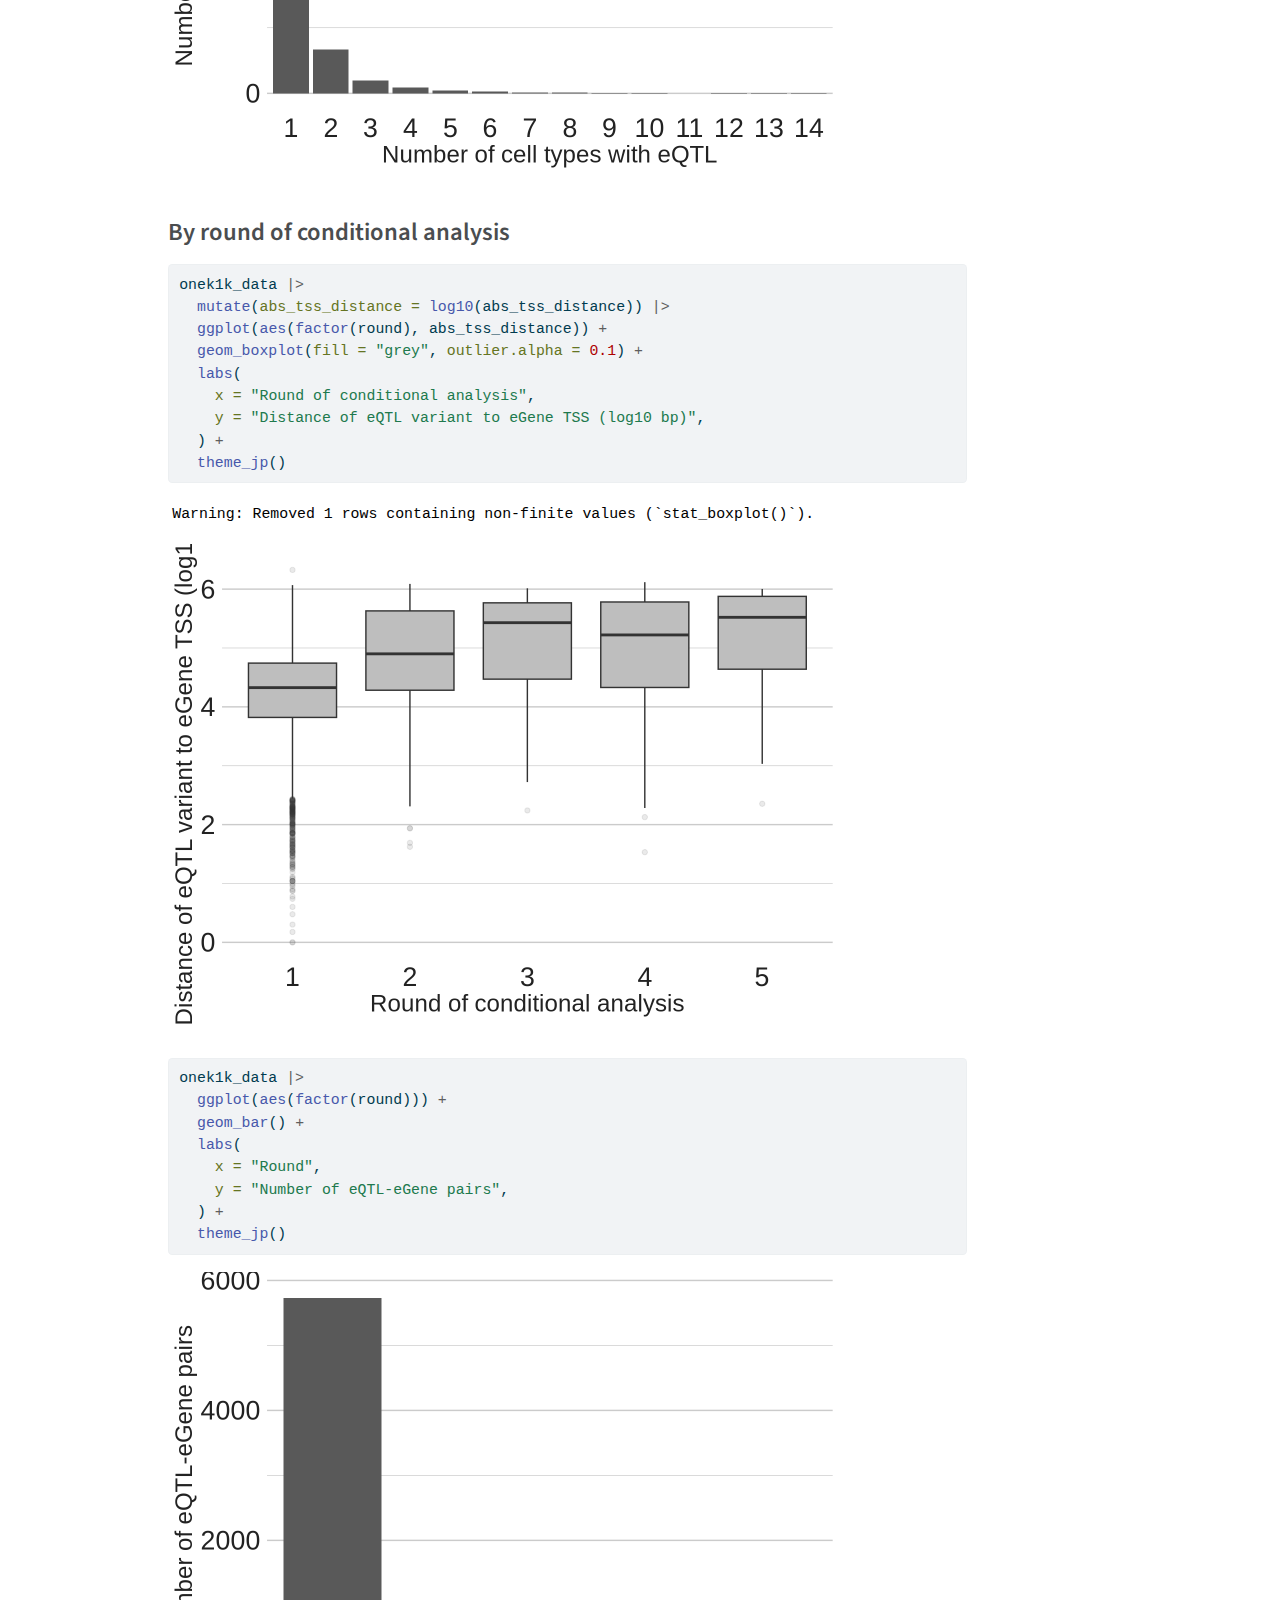
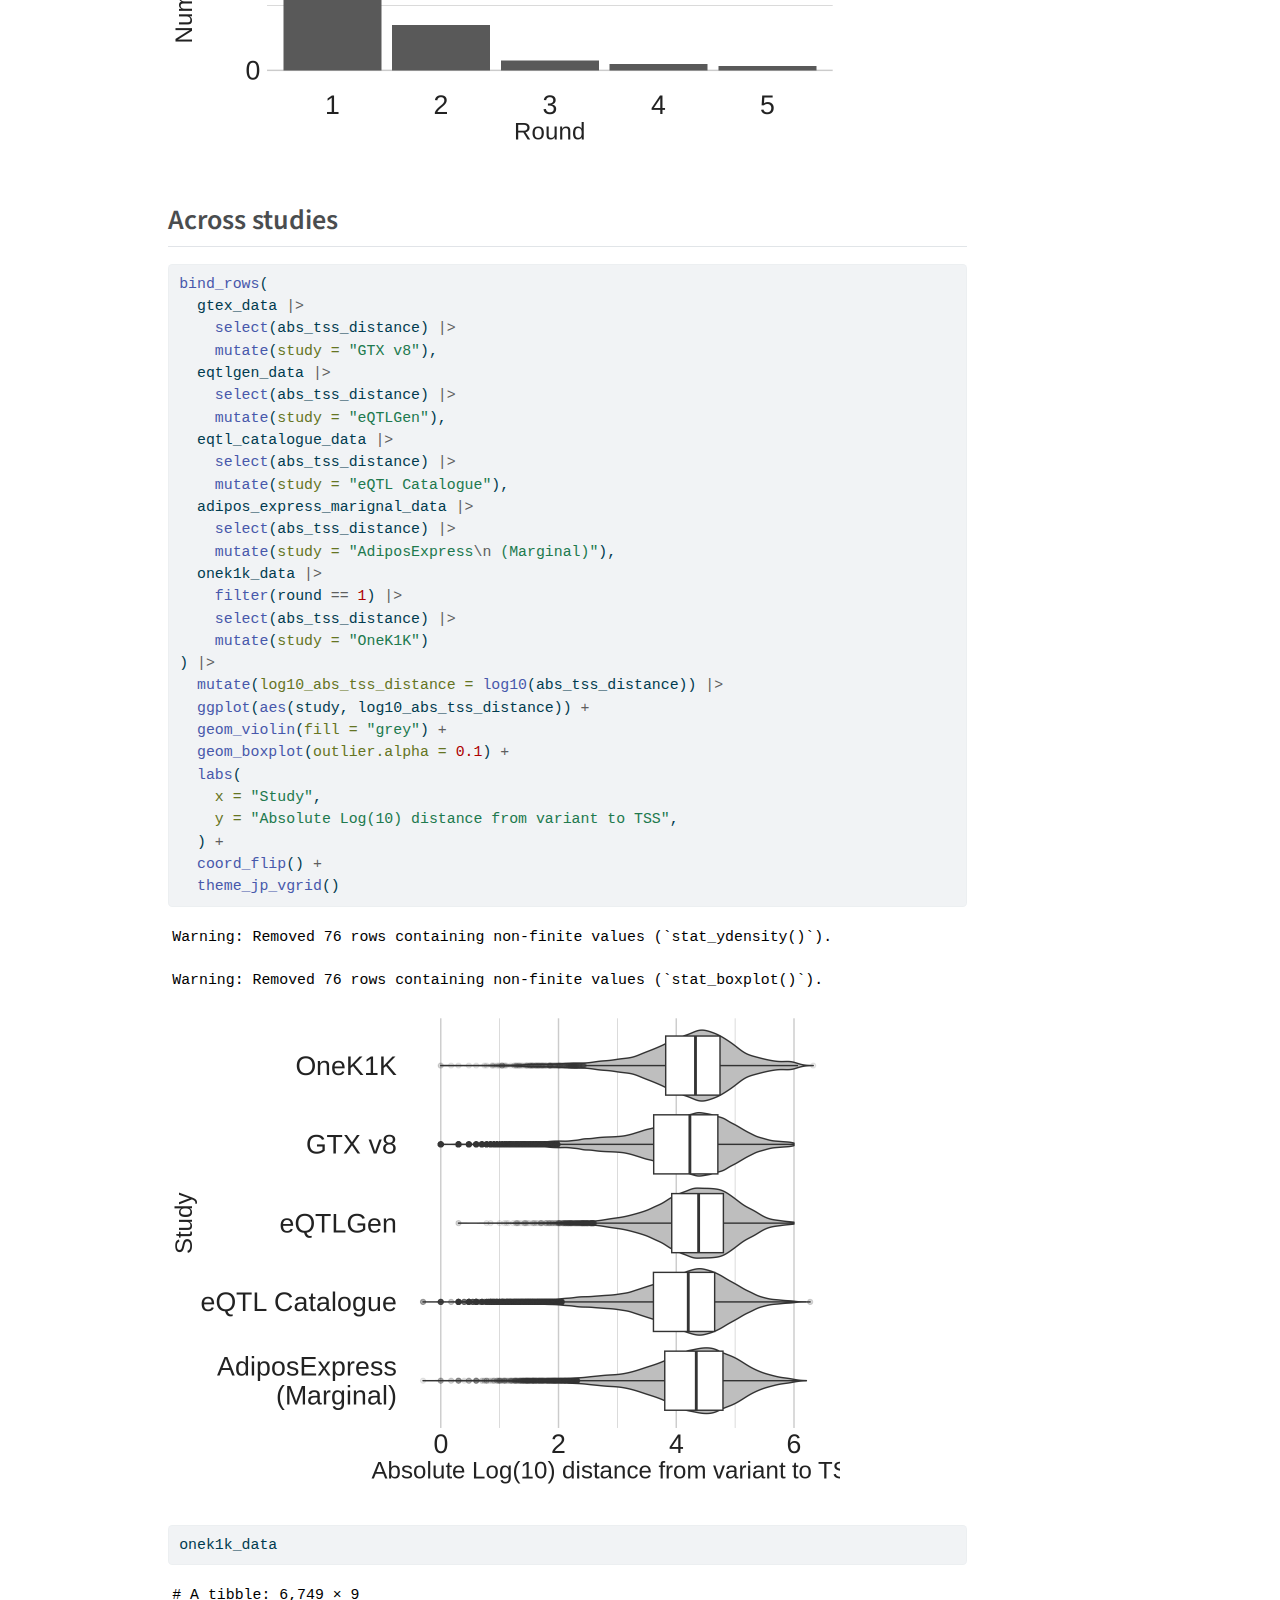
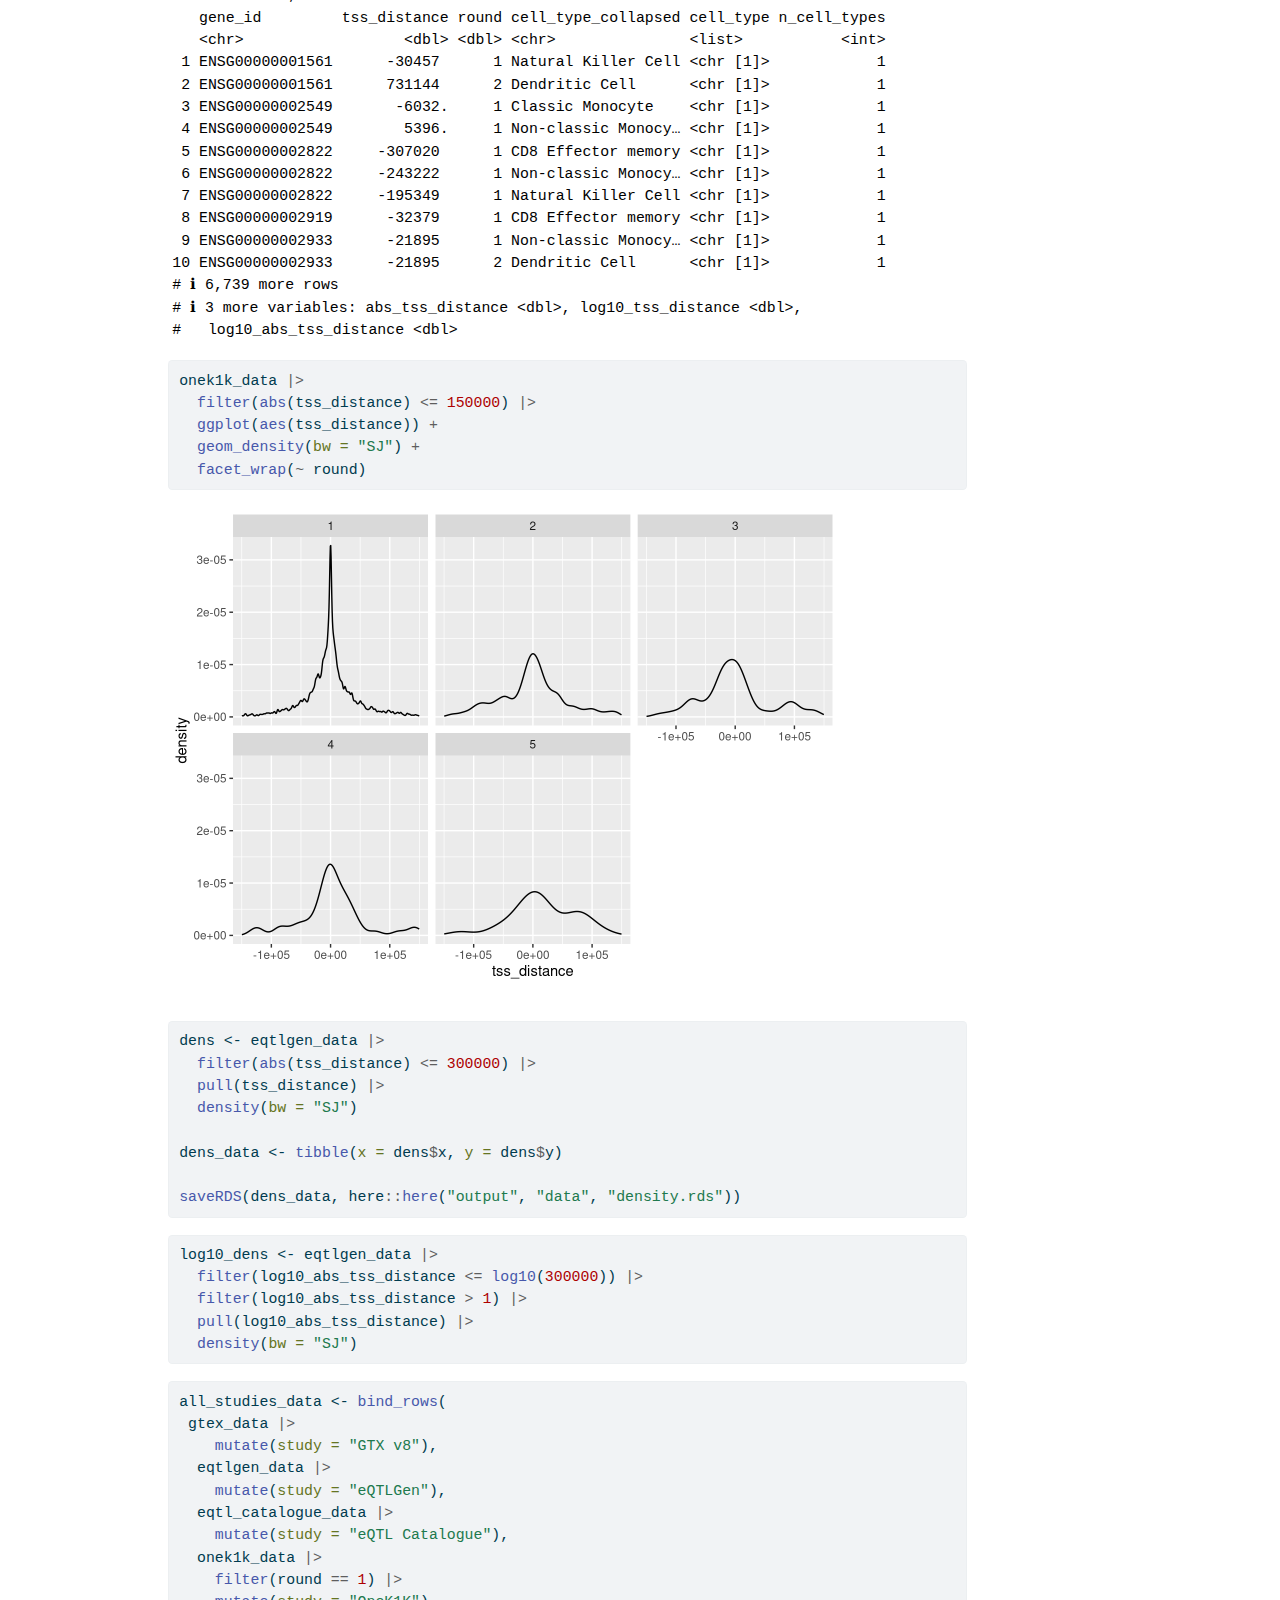
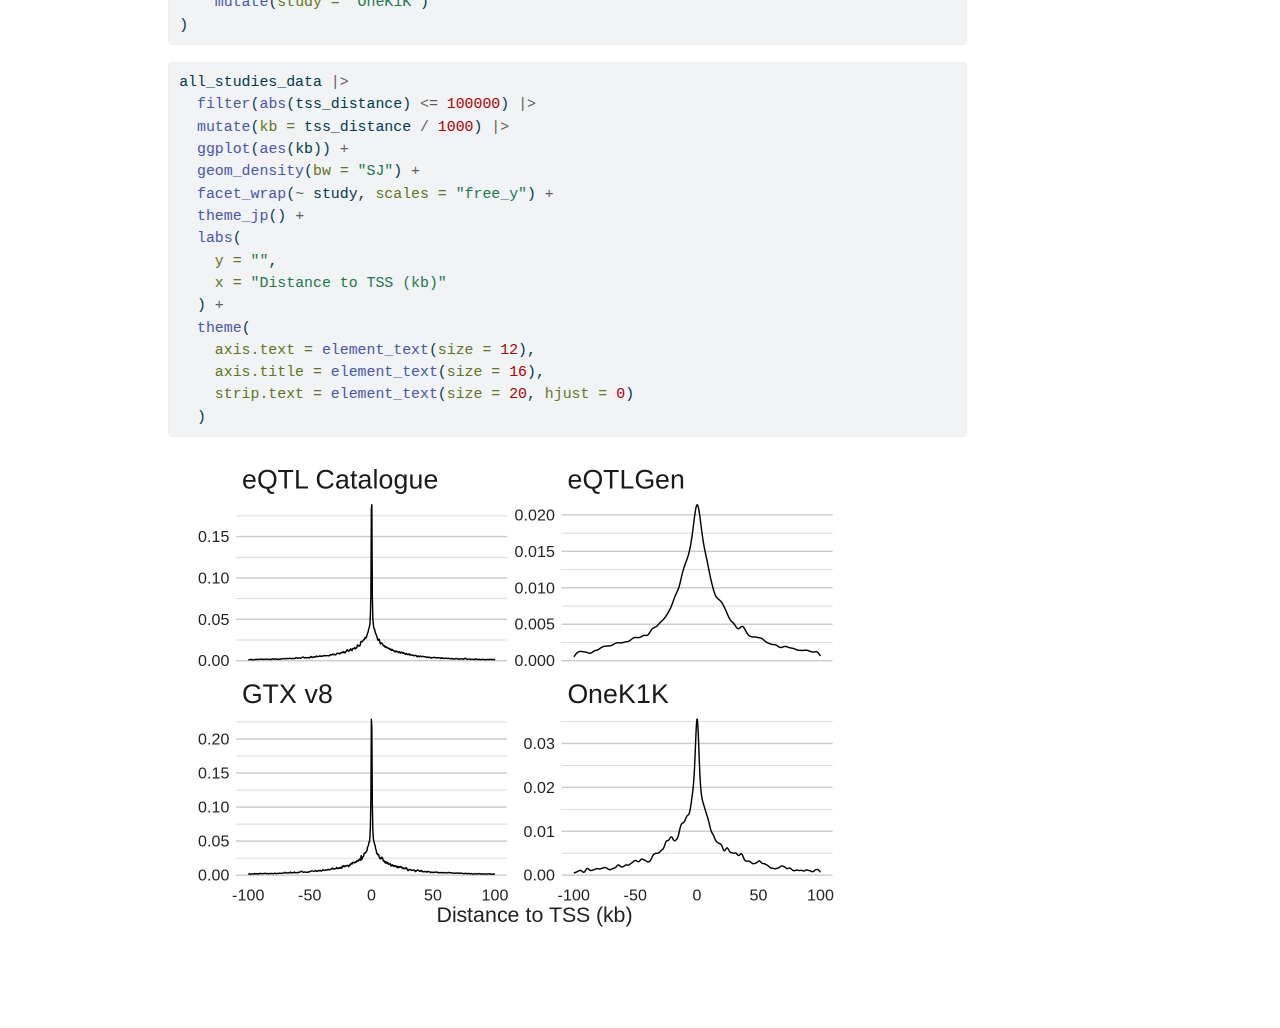
==== commit bacad4de: "Built site for gh-pages" ====
--- a/eqtl-tss-distance-analysis.html
+++ b/eqtl-tss-distance-analysis.html
@@ -210,7 +210,7 @@
 <span id="cb3-14"><a href="#cb3-14" aria-hidden="true" tabindex="-1"></a>        <span class="at">legend.position =</span> <span class="st">"right"</span>, </span>
 <span id="cb3-15"><a href="#cb3-15" aria-hidden="true" tabindex="-1"></a>        <span class="at">legend.text =</span> <span class="fu">element_text</span>(<span class="at">size =</span> <span class="dv">14</span>))</span></code><button title="Copy to Clipboard" class="code-copy-button"><i class="bi"></i></button></pre></div>
 <div class="cell-output cell-output-stderr">
-<pre><code>Warning: Removed 2 rows containing non-finite values (`stat_boxplot()`).</code></pre>
+<pre><code>Warning: Removed 18 rows containing non-finite values (`stat_boxplot()`).</code></pre>
 </div>
 <div class="cell-output-display">
 <p><img src="eqtl-tss-distance-analysis_files/figure-html/unnamed-chunk-1-1.png" class="img-fluid" width="672"></p>
@@ -442,10 +442,10 @@
 <span id="cb18-27"><a href="#cb18-27" aria-hidden="true" tabindex="-1"></a>  <span class="fu">coord_flip</span>() <span class="sc">+</span></span>
 <span id="cb18-28"><a href="#cb18-28" aria-hidden="true" tabindex="-1"></a>  <span class="fu">theme_jp_vgrid</span>()</span></code><button title="Copy to Clipboard" class="code-copy-button"><i class="bi"></i></button></pre></div>
 <div class="cell-output cell-output-stderr">
-<pre><code>Warning: Removed 60 rows containing non-finite values (`stat_ydensity()`).</code></pre>
+<pre><code>Warning: Removed 76 rows containing non-finite values (`stat_ydensity()`).</code></pre>
 </div>
 <div class="cell-output cell-output-stderr">
-<pre><code>Warning: Removed 60 rows containing non-finite values (`stat_boxplot()`).</code></pre>
+<pre><code>Warning: Removed 76 rows containing non-finite values (`stat_boxplot()`).</code></pre>
 </div>
 <div class="cell-output-display">
 <p><img src="eqtl-tss-distance-analysis_files/figure-html/unnamed-chunk-11-1.png" class="img-fluid" width="672"></p>
